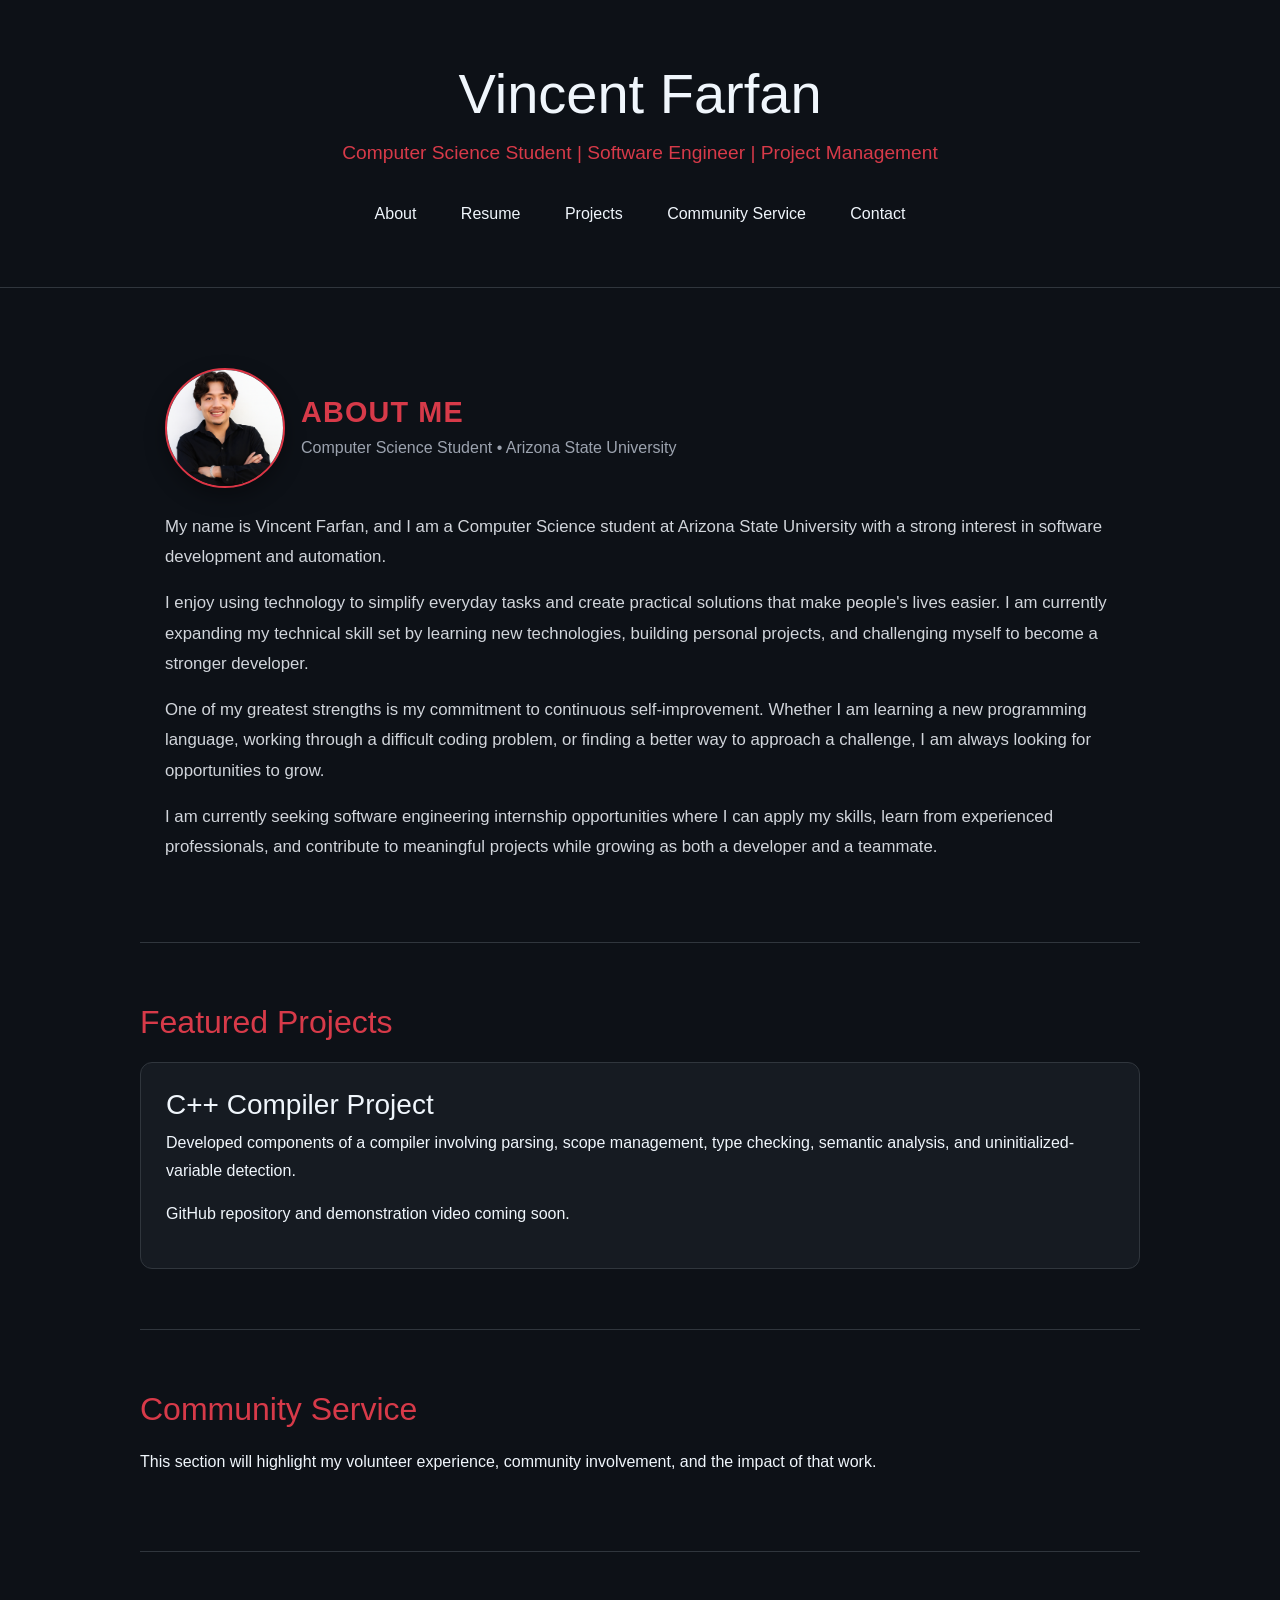
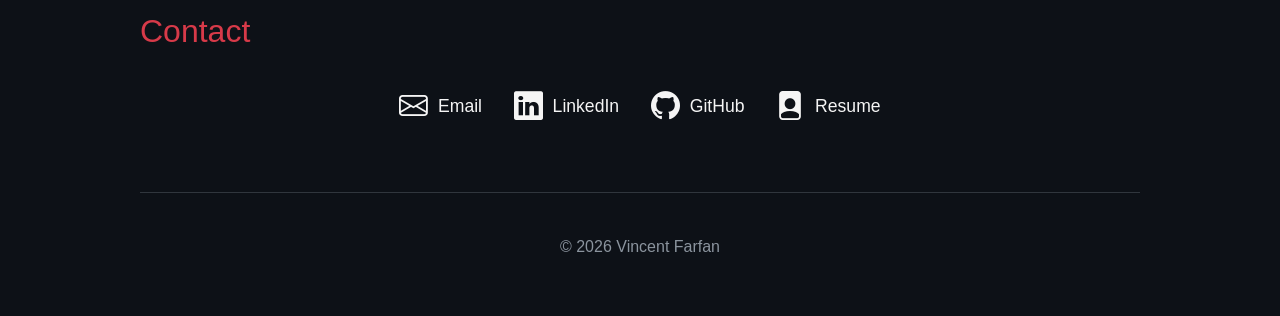
==== index.html @ ea1dc8d5 "Finished Resume and hyper link" ====
<!DOCTYPE html>
<html lang="en">
<head>
    <meta charset="UTF-8">
    <meta name="viewport" content="width=device-width, initial-scale=1.0">

    <title>Vincent Farfan | Portfolio</title>
    <link
    href="https://cdn.jsdelivr.net/npm/bootstrap@5.3.7/dist/css/bootstrap.min.css"
    rel="stylesheet"
    />

<link rel="stylesheet" href="style.css" />
    

    <link rel="stylesheet"
href="https://cdn.jsdelivr.net/npm/bootstrap-icons@1.13.1/font/bootstrap-icons.min.css">
</head>

<body>
    <header>
        <h1>Vincent Farfan</h1>
        <p>Computer Science Student | Software Engineer | Project Management</p>

        <nav>
            <a href="#about">About</a>
            <a href="#resume">Resume</a>
            <a href="#projects">Projects</a>
            <a href="#service">Community Service</a>
            <a href="#contact">Contact</a>
            
        </nav>
    </header>

    <main>
       <section id="about" class="about-section">
  <div class="container">
    <div class="about-content">
      <div class="d-flex align-items-center gap-3 mb-4">
        <img
          src="images/vincentpfp.PNG"
          alt="Portrait of Vincent Farfan"
          class="about-photo rounded-circle border border-danger border-2 flex-shrink-0"
        />

        <div>
          <h2 class="about-title mb-1">ABOUT ME</h2>

          <p class="about-subtitle mb-0">
            Computer Science Student • Arizona State University
          </p>
        </div>
      </div>

      <div class="about-text">
        <p>
          My name is Vincent Farfan, and I am a Computer Science student at
          Arizona State University with a strong interest in software
          development and automation.
        </p>

        <p>
          I enjoy using technology to simplify everyday tasks and create
          practical solutions that make people's lives easier. I am currently
          expanding my technical skill set by learning new technologies,
          building personal projects, and challenging myself to become a
          stronger developer.
        </p>

        <p>
          One of my greatest strengths is my commitment to continuous
          self-improvement. Whether I am learning a new programming language,
          working through a difficult coding problem, or finding a better way
          to approach a challenge, I am always looking for opportunities to
          grow.
        </p>

        <p class="mb-0">
          I am currently seeking software engineering internship opportunities
          where I can apply my skills, learn from experienced professionals,
          and contribute to meaningful projects while growing as both a
          developer and a teammate.
        </p>
      </div>
    </div>
  </div>
</section>


        <section id="projects">
            <h2>Featured Projects</h2>

            <article>
                <h3>C++ Compiler Project</h3>

                <p>
                    Developed components of a compiler involving parsing,
                    scope management, type checking, semantic analysis, and
                    uninitialized-variable detection.
                </p>

                <p>
                    GitHub repository and demonstration video coming soon.
                </p>
            </article>
        </section>

        <section id="service">
            <h2>Community Service</h2>

            <p>
                This section will highlight my volunteer experience,
                community involvement, and the impact of that work.
            </p>
        </section>

        <section id="contact">
    <h2>Contact</h2>

    <div class="contact-links">

        <a href="mailto:vincentxf.business@gmail.com?subject=Portfolio%20Inquiry">
           <i class="bi bi-envelope"></i>
           Email
        </a>

        <a href="https://www.linkedin.com/in/vincent-farfan-723b922ba" target="_blank" rel="noopener noreferrer">
            <i class="bi bi-linkedin"></i>
            LinkedIn
        </a>

        <a href="https://github.com/VXF-Vinnie" target="_blank" rel="noopener noreferrer">
            <i class="bi bi-github"></i>
            GitHub
        </a>

        <a href="assets/Vincent_Farfan_Resume.pdf" target="_blank">
            <i class="bi bi-file-person-fill"></i>
            Resume
        </a>

    </div>
</section>

    </main>

    <footer>
        <p>&copy; 2026 Vincent Farfan</p>
    </footer>
</body>
</html>
---- style.css ----
/* ---------- General ---------- */

*{
    margin:0;
    padding:0;
    box-sizing:border-box;
}

body{

    background:#0D1117;
    color:#F0F6FC;

    font-family:Arial, Helvetica, sans-serif;

    line-height:1.7;
}


/* ---------- Header ---------- */

header{

    text-align:center;

    padding:60px 20px;

    border-bottom:1px solid #30363D;

}

header h1{

    font-size:3.5rem;

    color:#F0F6FC;

}

header p{

    color:#D73A49;

    font-size:1.2rem;

    margin-top:10px;

}
/* ---------- ABOUT ME ---------- */
.about-section {
  padding: 4rem 0;
}

.about-content {
  max-width: 950px;
  margin: 0 auto;
}

.about-photo {
    width: 110px;
    height: 110px;
    object-fit: cover;
    object-position: center 15%;
    border-radius: 50%;
    border: 3px solid #d73a49;
    box-shadow: 0 8px 20px rgba(0,0,0,.35);
}

.about-title {
  color: #d73a49;
  font-size: 1.6rem;
  font-weight: 700;
  letter-spacing: 0.04em;
}

.about-subtitle {
  color: #9ca3af;
  font-size: 0.9rem;
}

.about-text {
  color: #d1d5db;
  font-size: 1rem;
  line-height: 1.8;
}

.about-text p {
  margin-bottom: 1rem;
}

@media (min-width: 576px) {
  .about-photo {
    width: 110px;
    height: 110px;
  }

  .about-title {
    font-size: 1.8rem;
  }

  .about-subtitle {
    font-size: 1rem;
  }
}

@media (min-width: 992px) {
  .about-photo {
    width: 120px;
    height: 120px;
  }

  .about-section {
    padding: 5rem 0;
  }

  .about-text {
    font-size: 1.05rem;
  }
}


/* ---------- Navigation ---------- */

nav{

    margin-top:30px;

}

nav a{

    color:#F0F6FC;

    text-decoration:none;

    margin:0 20px;

    transition:.3s;

}

nav a:hover{

    color:#D73A49;

}


/* ---------- Main ---------- */

main{

    width:90%;

    max-width:1000px;

    margin:auto;

}


/* ---------- Sections ---------- */

section{

    padding:60px 0;

    border-bottom:1px solid #30363D;

}

section h2{

    color:#D73A49;

    margin-bottom:20px;

    font-size:2rem;

}
/* ---------- Contact ---------- */
.contact-section {
  padding: 5rem 0;
  border-top: 1px solid rgba(255, 255, 255, 0.1);
}

.contact-content {
  max-width: 900px;
  margin: 0 auto;
  text-align: center;
}

.contact-title {
  color: #d73a49;
  font-size: 1.8rem;
  font-weight: 700;
  letter-spacing: 0.04em;
  margin-bottom: 1rem;
}

.contact-intro {
  max-width: 650px;
  margin: 0 auto 2rem;
  color: #d1d5db;
  font-size: 1rem;
  line-height: 1.7;
}

.contact-links {
    display: flex;
    justify-content: center;
    gap: 2rem;
    flex-wrap: wrap;
    margin-top: 2rem;
}

.contact-links a {
    display: flex;
    align-items: center;
    gap: 0.6rem;

    text-decoration: none;
    color: #f5f5f5;

    font-size: 1.1rem;
    font-weight: 500;

    transition: color 0.3s ease,
                transform 0.3s ease;
}

.contact-links a:hover {
    color: #D73A49;
    transform: translateY(-3px);
}

.contact-links i {
    font-size: 1.8rem;
}


.contact-link {
  min-width: 125px;
  padding: 0.75rem 1.25rem;
  color: #f3f4f6;
  background-color: transparent;
  border: 1px solid rgba(255, 255, 255, 0.25);
  border-radius: 8px;
  font-weight: 600;
  text-align: center;
  text-decoration: none;
  transition:
    color 0.2s ease,
    border-color 0.2s ease,
    background-color 0.2s ease,
    transform 0.2s ease;
}

.contact-link:hover {
  color: #ffffff;
  background-color: #d73a49;
  border-color: #d73a49;
  transform: translateY(-2px);
}

@media (max-width: 575px) {
  .contact-section {
    padding: 4rem 0;
  }

  .contact-links {
    flex-direction: column;
  }

  .contact-link {
    width: 100%;
  }
}



/* ---------- Project Card ---------- */

article{

    background:#161B22;

    border:1px solid #30363D;

    border-radius:12px;

    padding:25px;

    margin-top:20px;

    transition:.3s;

}

article:hover{

    transform:translateY(-5px);

    border-color:#D73A49;

}


/* ---------- Footer ---------- */

footer{

    text-align:center;

    padding:40px;

    color:#8B949E;

}
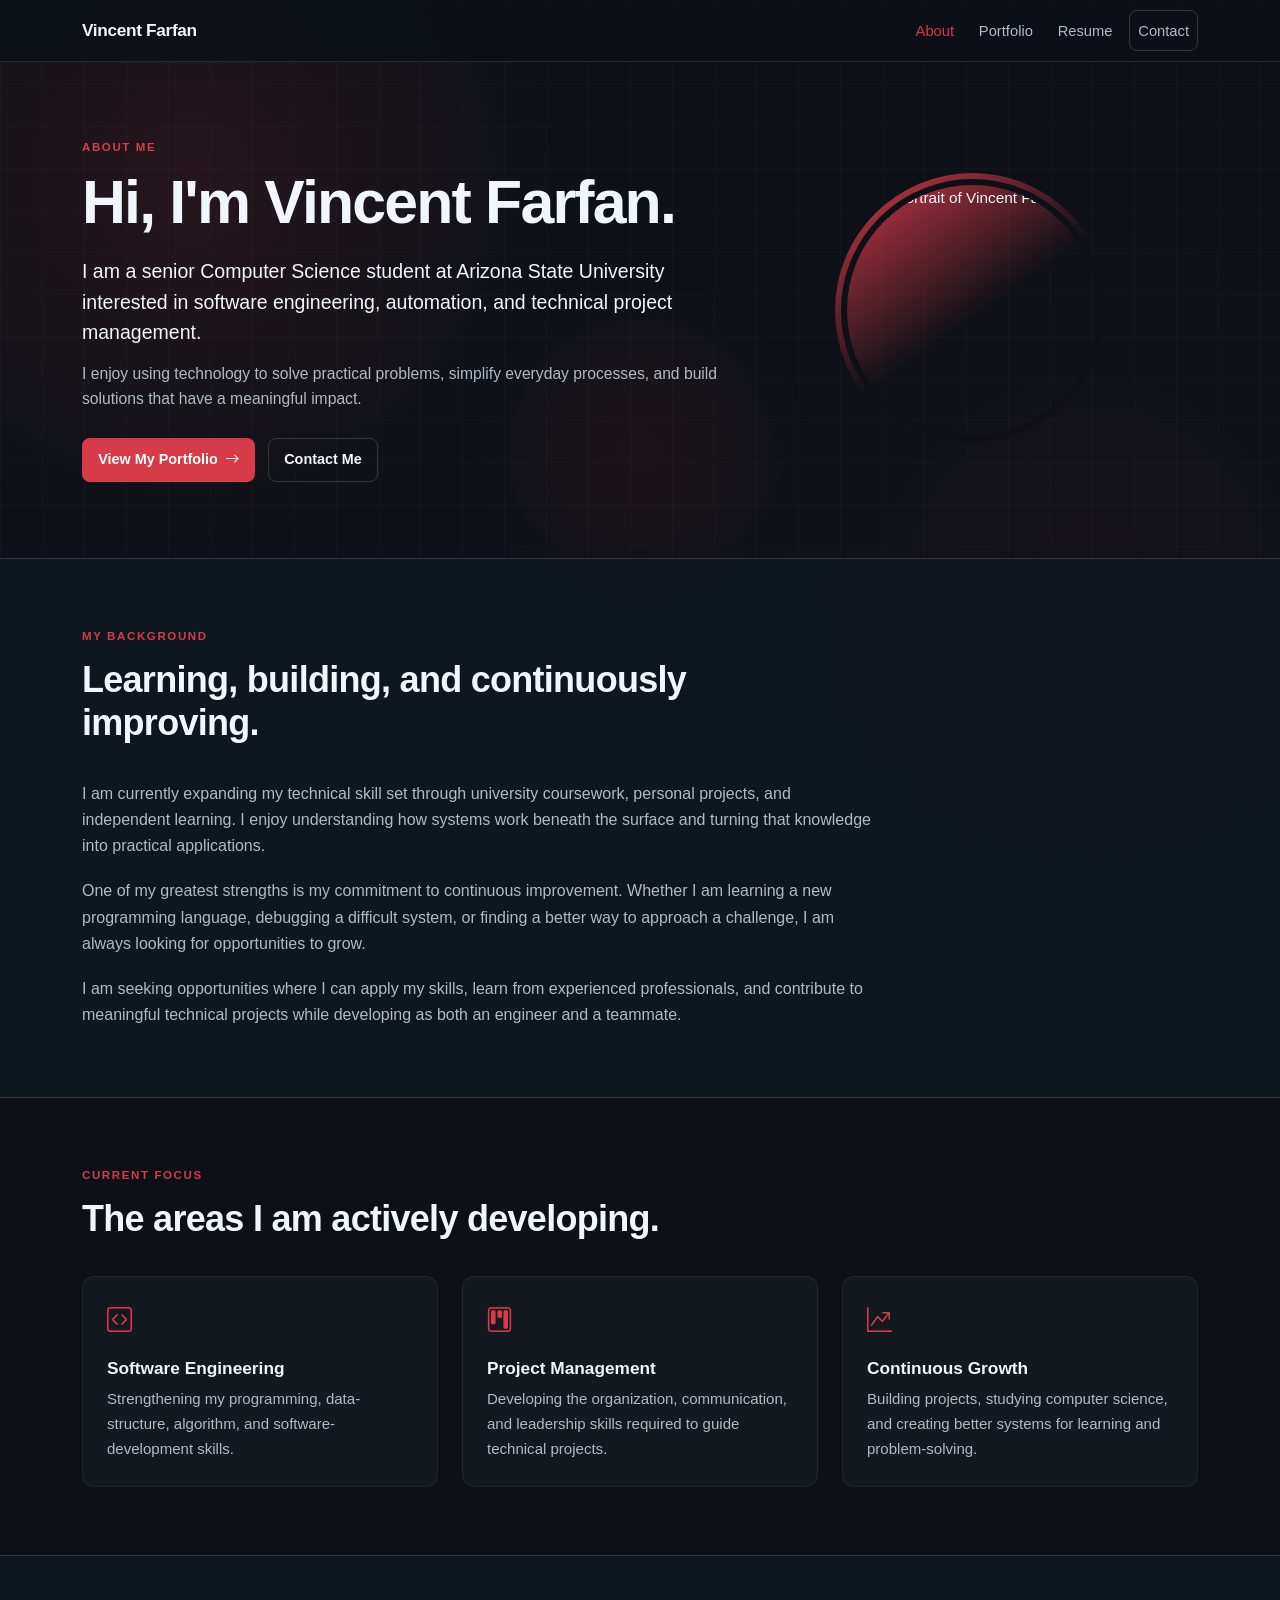
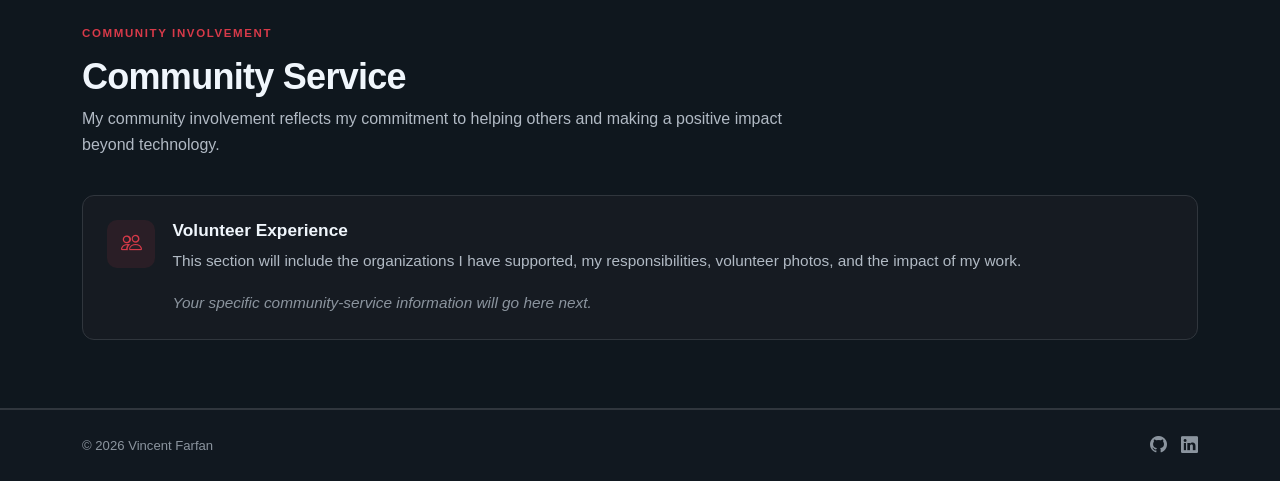
==== commit 627cd4a5: "Updated Styling" ====
--- a/index.html
+++ b/index.html
@@ -1,151 +1,355 @@
 <!DOCTYPE html>
 <html lang="en">
 <head>
-    <meta charset="UTF-8">
-    <meta name="viewport" content="width=device-width, initial-scale=1.0">
-
-    <title>Vincent Farfan | Portfolio</title>
+    <meta charset="UTF-8" />
+    <meta name="viewport" content="width=device-width, initial-scale=1.0" />
+
+    <meta
+        name="description"
+        content="Learn about Vincent Farfan, a Computer Science student at Arizona State University interested in software engineering and technical project management."
+    />
+
+    <title>About | Vincent Farfan</title>
+
+    <!-- Bootstrap -->
     <link
-    href="https://cdn.jsdelivr.net/npm/bootstrap@5.3.7/dist/css/bootstrap.min.css"
-    rel="stylesheet"
+        href="https://cdn.jsdelivr.net/npm/bootstrap@5.3.7/dist/css/bootstrap.min.css"
+        rel="stylesheet"
     />
 
-<link rel="stylesheet" href="style.css" />
-    
-
-    <link rel="stylesheet"
-href="https://cdn.jsdelivr.net/npm/bootstrap-icons@1.13.1/font/bootstrap-icons.min.css">
+    <!-- Bootstrap Icons -->
+    <link
+        href="https://cdn.jsdelivr.net/npm/bootstrap-icons@1.13.1/font/bootstrap-icons.min.css"
+        rel="stylesheet"
+    />
+
+    <!-- Custom CSS -->
+    <link rel="stylesheet" href="style.css" />
 </head>
 
 <body>
-    <header>
-        <h1>Vincent Farfan</h1>
-        <p>Computer Science Student | Software Engineer | Project Management</p>
-
-        <nav>
-            <a href="#about">About</a>
-            <a href="#resume">Resume</a>
-            <a href="#projects">Projects</a>
-            <a href="#service">Community Service</a>
-            <a href="#contact">Contact</a>
-            
-        </nav>
-    </header>
+
+    <!-- Navigation -->
+    <nav class="navbar navbar-expand-lg navbar-dark site-navbar">
+        <div class="container">
+
+            <a class="navbar-brand" href="index.html">
+                Vincent Farfan
+            </a>
+
+            <button
+                class="navbar-toggler"
+                type="button"
+                data-bs-toggle="collapse"
+                data-bs-target="#mainNavigation"
+                aria-controls="mainNavigation"
+                aria-expanded="false"
+                aria-label="Open navigation"
+            >
+                <span class="navbar-toggler-icon"></span>
+            </button>
+
+            <div
+                class="collapse navbar-collapse"
+                id="mainNavigation"
+            >
+                <ul class="navbar-nav ms-auto align-items-lg-center">
+
+                    <li class="nav-item">
+                        <a
+                            class="nav-link active"
+                            aria-current="page"
+                            href="index.html"
+                        >
+                            About
+                        </a>
+                    </li>
+
+                    <li class="nav-item">
+                        <a class="nav-link" href="portfolio.html">
+                            Portfolio
+                        </a>
+                    </li>
+
+                    <li class="nav-item">
+                        <a class="nav-link" href="resume.html">
+                            Resume
+                        </a>
+                    </li>
+
+                    <li class="nav-item">
+                        <a
+                            class="nav-link contact-nav-link"
+                            href="contact.html"
+                        >
+                            Contact
+                        </a>
+                    </li>
+
+                </ul>
+            </div>
+
+        </div>
+    </nav>
 
     <main>
-       <section id="about" class="about-section">
-  <div class="container">
-    <div class="about-content">
-      <div class="d-flex align-items-center gap-3 mb-4">
-        <img
-          src="images/vincentpfp.PNG"
-          alt="Portrait of Vincent Farfan"
-          class="about-photo rounded-circle border border-danger border-2 flex-shrink-0"
-        />
-
-        <div>
-          <h2 class="about-title mb-1">ABOUT ME</h2>
-
-          <p class="about-subtitle mb-0">
-            Computer Science Student • Arizona State University
-          </p>
+
+        <!-- About Hero -->
+        <section class="about-hero">
+            <div class="container">
+
+                <div class="row align-items-center gy-5">
+
+                    <div class="col-lg-7 order-2 order-lg-1">
+
+                        <p class="eyebrow">
+                            About Me
+                        </p>
+
+                        <h1>
+                            Hi, I'm Vincent Farfan.
+                        </h1>
+
+                        <p class="hero-lead">
+                            I am a senior Computer Science student at Arizona
+                            State University interested in software engineering,
+                            automation, and technical project management.
+                        </p>
+
+                        <p class="hero-description">
+                            I enjoy using technology to solve practical
+                            problems, simplify everyday processes, and build
+                            solutions that have a meaningful impact.
+                        </p>
+
+                        <div class="button-group">
+
+                            <a
+                                href="portfolio.html"
+                                class="site-button primary-button"
+                            >
+                                View My Portfolio
+                                <i class="bi bi-arrow-right"></i>
+                            </a>
+
+                            <a
+                                href="contact.html"
+                                class="site-button secondary-button"
+                            >
+                                Contact Me
+                            </a>
+
+                        </div>
+
+                    </div>
+
+                    <div class="col-lg-5 order-1 order-lg-2 text-center">
+
+                        <div class="profile-photo-wrapper">
+                            <img
+                                src="images/vincentpfp.png"
+                                alt="Portrait of Vincent Farfan"
+                                class="profile-photo"
+                            />
+                        </div>
+
+                    </div>
+
+                </div>
+
+            </div>
+        </section>
+
+        <!-- Personal Background -->
+        <section class="page-section alternate-section">
+            <div class="container">
+
+                <div class="section-heading">
+                    <p class="eyebrow">My Background</p>
+
+                    <h2>
+                        Learning, building, and continuously improving.
+                    </h2>
+                </div>
+
+                <div class="about-copy">
+
+                    <p>
+                        I am currently expanding my technical skill set through
+                        university coursework, personal projects, and
+                        independent learning. I enjoy understanding how systems
+                        work beneath the surface and turning that knowledge into
+                        practical applications.
+                    </p>
+
+                    <p>
+                        One of my greatest strengths is my commitment to
+                        continuous improvement. Whether I am learning a new
+                        programming language, debugging a difficult system, or
+                        finding a better way to approach a challenge, I am
+                        always looking for opportunities to grow.
+                    </p>
+
+                    <p>
+                        I am seeking opportunities where I can apply my skills,
+                        learn from experienced professionals, and contribute to
+                        meaningful technical projects while developing as both
+                        an engineer and a teammate.
+                    </p>
+
+                </div>
+
+            </div>
+        </section>
+
+        <!-- Current Focus -->
+        <section class="page-section">
+            <div class="container">
+
+                <div class="section-heading">
+                    <p class="eyebrow">Current Focus</p>
+
+                    <h2>
+                        The areas I am actively developing.
+                    </h2>
+                </div>
+
+                <div class="row g-4">
+
+                    <div class="col-md-4">
+                        <article class="information-card">
+
+                            <i class="bi bi-code-square card-icon"></i>
+
+                            <h3>Software Engineering</h3>
+
+                            <p>
+                                Strengthening my programming, data-structure,
+                                algorithm, and software-development skills.
+                            </p>
+
+                        </article>
+                    </div>
+
+                    <div class="col-md-4">
+                        <article class="information-card">
+
+                            <i class="bi bi-kanban card-icon"></i>
+
+                            <h3>Project Management</h3>
+
+                            <p>
+                                Developing the organization, communication, and
+                                leadership skills required to guide technical
+                                projects.
+                            </p>
+
+                        </article>
+                    </div>
+
+                    <div class="col-md-4">
+                        <article class="information-card">
+
+                            <i class="bi bi-graph-up-arrow card-icon"></i>
+
+                            <h3>Continuous Growth</h3>
+
+                            <p>
+                                Building projects, studying computer science,
+                                and creating better systems for learning and
+                                problem-solving.
+                            </p>
+
+                        </article>
+                    </div>
+
+                </div>
+
+            </div>
+        </section>
+
+        <!-- Community Service -->
+        <section class="page-section alternate-section">
+            <div class="container">
+
+                <div class="section-heading">
+                    <p class="eyebrow">Community Involvement</p>
+
+                    <h2>Community Service</h2>
+
+                    <p>
+                        My community involvement reflects my commitment to
+                        helping others and making a positive impact beyond
+                        technology.
+                    </p>
+                </div>
+
+                <article class="community-card">
+
+                    <div class="community-icon">
+                        <i class="bi bi-people"></i>
+                    </div>
+
+                    <div>
+                        <h3>Volunteer Experience</h3>
+
+                        <p>
+                            This section will include the organizations I have
+                            supported, my responsibilities, volunteer photos,
+                            and the impact of my work.
+                        </p>
+
+                        <p class="placeholder-note">
+                            Your specific community-service information will go
+                            here next.
+                        </p>
+                    </div>
+
+                </article>
+
+            </div>
+        </section>
+
+    </main>
+
+    <!-- Footer -->
+    <footer class="site-footer">
+        <div class="container footer-content">
+
+            <p>
+                &copy; <span class="current-year"></span> Vincent Farfan
+            </p>
+
+            <div class="footer-socials">
+
+                <a
+                    href="https://github.com/VXF-Vinnie"
+                    target="_blank"
+                    rel="noopener noreferrer"
+                    aria-label="Vincent Farfan on GitHub"
+                >
+                    <i class="bi bi-github"></i>
+                </a>
+
+                <a
+                    href="https://www.linkedin.com/in/vincent-farfan-723b922ba"
+                    target="_blank"
+                    rel="noopener noreferrer"
+                    aria-label="Vincent Farfan on LinkedIn"
+                >
+                    <i class="bi bi-linkedin"></i>
+                </a>
+
+            </div>
+
         </div>
-      </div>
-
-      <div class="about-text">
-        <p>
-          My name is Vincent Farfan, and I am a Computer Science student at
-          Arizona State University with a strong interest in software
-          development and automation.
-        </p>
-
-        <p>
-          I enjoy using technology to simplify everyday tasks and create
-          practical solutions that make people's lives easier. I am currently
-          expanding my technical skill set by learning new technologies,
-          building personal projects, and challenging myself to become a
-          stronger developer.
-        </p>
-
-        <p>
-          One of my greatest strengths is my commitment to continuous
-          self-improvement. Whether I am learning a new programming language,
-          working through a difficult coding problem, or finding a better way
-          to approach a challenge, I am always looking for opportunities to
-          grow.
-        </p>
-
-        <p class="mb-0">
-          I am currently seeking software engineering internship opportunities
-          where I can apply my skills, learn from experienced professionals,
-          and contribute to meaningful projects while growing as both a
-          developer and a teammate.
-        </p>
-      </div>
-    </div>
-  </div>
-</section>
-
-
-        <section id="projects">
-            <h2>Featured Projects</h2>
-
-            <article>
-                <h3>C++ Compiler Project</h3>
-
-                <p>
-                    Developed components of a compiler involving parsing,
-                    scope management, type checking, semantic analysis, and
-                    uninitialized-variable detection.
-                </p>
-
-                <p>
-                    GitHub repository and demonstration video coming soon.
-                </p>
-            </article>
-        </section>
-
-        <section id="service">
-            <h2>Community Service</h2>
-
-            <p>
-                This section will highlight my volunteer experience,
-                community involvement, and the impact of that work.
-            </p>
-        </section>
-
-        <section id="contact">
-    <h2>Contact</h2>
-
-    <div class="contact-links">
-
-        <a href="mailto:vincentxf.business@gmail.com?subject=Portfolio%20Inquiry">
-           <i class="bi bi-envelope"></i>
-           Email
-        </a>
-
-        <a href="https://www.linkedin.com/in/vincent-farfan-723b922ba" target="_blank" rel="noopener noreferrer">
-            <i class="bi bi-linkedin"></i>
-            LinkedIn
-        </a>
-
-        <a href="https://github.com/VXF-Vinnie" target="_blank" rel="noopener noreferrer">
-            <i class="bi bi-github"></i>
-            GitHub
-        </a>
-
-        <a href="assets/Vincent_Farfan_Resume.pdf" target="_blank">
-            <i class="bi bi-file-person-fill"></i>
-            Resume
-        </a>
-
-    </div>
-</section>
-
-    </main>
-
-    <footer>
-        <p>&copy; 2026 Vincent Farfan</p>
     </footer>
+
+    <!-- Bootstrap JavaScript -->
+    <script src="https://cdn.jsdelivr.net/npm/bootstrap@5.3.7/dist/js/bootstrap.bundle.min.js"></script>
+
+    <!-- Custom JavaScript -->
+    <script src="script.js"></script>
+
 </body>
-</html>
+</html>
--- a/style.css
+++ b/style.css
@@ -1,319 +1,1051 @@
-/* ---------- General ---------- */
-
-*{
-    margin:0;
-    padding:0;
-    box-sizing:border-box;
-}
-
-body{
-
-    background:#0D1117;
-    color:#F0F6FC;
-
-    font-family:Arial, Helvetica, sans-serif;
-
-    line-height:1.7;
-}
-
-
-/* ---------- Header ---------- */
-
-header{
-
-    text-align:center;
-
-    padding:60px 20px;
-
-    border-bottom:1px solid #30363D;
-
-}
-
-header h1{
-
-    font-size:3.5rem;
-
-    color:#F0F6FC;
-
-}
-
-header p{
-
-    color:#D73A49;
-
-    font-size:1.2rem;
-
-    margin-top:10px;
-
-}
-/* ---------- ABOUT ME ---------- */
-.about-section {
-  padding: 4rem 0;
-}
-
-.about-content {
-  max-width: 950px;
-  margin: 0 auto;
-}
-
-.about-photo {
-    width: 110px;
-    height: 110px;
-    object-fit: cover;
-    object-position: center 15%;
-    border-radius: 50%;
-    border: 3px solid #d73a49;
-    box-shadow: 0 8px 20px rgba(0,0,0,.35);
-}
-
-.about-title {
-  color: #d73a49;
-  font-size: 1.6rem;
-  font-weight: 700;
-  letter-spacing: 0.04em;
-}
-
-.about-subtitle {
-  color: #9ca3af;
-  font-size: 0.9rem;
-}
-
-.about-text {
-  color: #d1d5db;
-  font-size: 1rem;
-  line-height: 1.8;
-}
-
-.about-text p {
-  margin-bottom: 1rem;
-}
-
-@media (min-width: 576px) {
-  .about-photo {
-    width: 110px;
-    height: 110px;
-  }
-
-  .about-title {
-    font-size: 1.8rem;
-  }
-
-  .about-subtitle {
+/* ========================================
+   Global Variables
+======================================== */
+
+:root {
+    --background: #0d1117;
+    --background-secondary: #111820;
+    --card-background: #161b22;
+    --card-hover: #1c222b;
+    --border-color: #30363d;
+
+    --primary-text: #f0f6fc;
+    --secondary-text: #b1bac4;
+    --muted-text: #8b949e;
+
+    --accent: #d73a49;
+    --accent-hover: #ed4c5c;
+    --accent-soft: rgba(215, 58, 73, 0.1);
+
+    --border-radius: 12px;
+    --transition: 0.25s ease;
+}
+
+
+/* ========================================
+   Base Styles
+======================================== */
+
+* {
+    box-sizing: border-box;
+}
+
+html {
+    scroll-behavior: smooth;
+}
+
+body {
+    min-height: 100vh;
+    margin: 0;
+
+    display: flex;
+    flex-direction: column;
+
+    color: var(--primary-text);
+
+    font-family:
+        Inter,
+        -apple-system,
+        BlinkMacSystemFont,
+        "Segoe UI",
+        sans-serif;
+
+    font-size: 0.96rem;
+    line-height: 1.65;
+
+    background-color: var(--background);
+
+    background-image:
+        radial-gradient(
+            circle at 15% 20%,
+            rgba(215, 58, 73, 0.12),
+            transparent 28%
+        ),
+        radial-gradient(
+            circle at 85% 65%,
+            rgba(120, 30, 45, 0.08),
+            transparent 30%
+        ),
+        linear-gradient(
+            rgba(255, 255, 255, 0.018) 1px,
+            transparent 1px
+        ),
+        linear-gradient(
+            90deg,
+            rgba(255, 255, 255, 0.018) 1px,
+            transparent 1px
+        );
+
+    background-size:
+        auto,
+        auto,
+        42px 42px,
+        42px 42px;
+
+    background-attachment: fixed;
+}
+
+main {
+    flex: 1;
+}
+
+img {
+    display: block;
+    max-width: 100%;
+}
+
+a {
+    color: inherit;
+}
+
+h1,
+h2,
+h3 {
+    margin-top: 0;
+    color: var(--primary-text);
+    font-weight: 700;
+}
+
+h1 {
+    max-width: 760px;
+    font-size: clamp(2.2rem, 5vw, 3.8rem);
+    line-height: 1.1;
+    letter-spacing: -0.03em;
+}
+
+h2 {
+    font-size: clamp(1.55rem, 3vw, 2.25rem);
+    line-height: 1.2;
+    letter-spacing: -0.02em;
+}
+
+h3 {
+    font-size: 1.08rem;
+}
+
+p {
+    color: var(--secondary-text);
+}
+
+
+/* ========================================
+   Navigation
+======================================== */
+
+.site-navbar {
+    position: sticky;
+    top: 0;
+    z-index: 1000;
+
+    padding: 0.65rem 0;
+
+    background-color: rgba(13, 17, 23, 0.92);
+    border-bottom: 1px solid rgba(48, 54, 61, 0.7);
+
+    backdrop-filter: blur(14px);
+    -webkit-backdrop-filter: blur(14px);
+}
+
+.navbar-brand {
+    color: var(--primary-text);
+    font-size: 1.08rem;
+    font-weight: 700;
+    letter-spacing: -0.02em;
+}
+
+.navbar-brand:hover,
+.navbar-brand:focus {
+    color: var(--accent);
+}
+
+.site-navbar .nav-link {
+    position: relative;
+
+    margin-left: 0.55rem;
+    padding: 0.45rem 0.65rem;
+
+    color: var(--secondary-text);
+    font-size: 0.92rem;
+    font-weight: 500;
+
+    transition:
+        color var(--transition),
+        background-color var(--transition),
+        border-color var(--transition);
+}
+
+.site-navbar .nav-link:hover,
+.site-navbar .nav-link:focus {
+    color: var(--primary-text);
+}
+
+.site-navbar .nav-link.active {
+    color: var(--accent);
+}
+
+.contact-nav-link {
+    border: 1px solid var(--border-color);
+    border-radius: 8px;
+}
+
+.contact-nav-link:hover,
+.contact-nav-link.active {
+    border-color: var(--accent);
+    background-color: var(--accent-soft);
+}
+
+.navbar-toggler {
+    border-color: var(--border-color);
+}
+
+.navbar-toggler:focus {
+    box-shadow: 0 0 0 0.18rem var(--accent-soft);
+}
+
+
+/* ========================================
+   Shared Layout
+======================================== */
+
+.eyebrow {
+    margin-bottom: 0.75rem;
+
+    color: var(--accent);
+    font-size: 0.72rem;
+    font-weight: 700;
+    letter-spacing: 0.14em;
+    text-transform: uppercase;
+}
+
+.page-section {
+    padding: 4.25rem 0;
+}
+
+.alternate-section {
+    background-color: rgba(17, 24, 32, 0.88);
+    border-top: 1px solid var(--border-color);
+    border-bottom: 1px solid var(--border-color);
+
+    backdrop-filter: blur(4px);
+    -webkit-backdrop-filter: blur(4px);
+}
+
+.section-heading {
+    max-width: 700px;
+    margin-bottom: 2.25rem;
+}
+
+.section-heading > p:last-child {
+    margin-bottom: 0;
     font-size: 1rem;
-  }
-}
-
-@media (min-width: 992px) {
-  .about-photo {
-    width: 120px;
-    height: 120px;
-  }
-
-  .about-section {
-    padding: 5rem 0;
-  }
-
-  .about-text {
-    font-size: 1.05rem;
-  }
-}
-
-
-/* ---------- Navigation ---------- */
-
-nav{
-
-    margin-top:30px;
-
-}
-
-nav a{
-
-    color:#F0F6FC;
-
-    text-decoration:none;
-
-    margin:0 20px;
-
-    transition:.3s;
-
-}
-
-nav a:hover{
-
-    color:#D73A49;
-
-}
-
-
-/* ---------- Main ---------- */
-
-main{
-
-    width:90%;
-
-    max-width:1000px;
-
-    margin:auto;
-
-}
-
-
-/* ---------- Sections ---------- */
-
-section{
-
-    padding:60px 0;
-
-    border-bottom:1px solid #30363D;
-
-}
-
-section h2{
-
-    color:#D73A49;
-
-    margin-bottom:20px;
-
-    font-size:2rem;
-
-}
-/* ---------- Contact ---------- */
-.contact-section {
-  padding: 5rem 0;
-  border-top: 1px solid rgba(255, 255, 255, 0.1);
-}
-
-.contact-content {
-  max-width: 900px;
-  margin: 0 auto;
-  text-align: center;
-}
-
-.contact-title {
-  color: #d73a49;
-  font-size: 1.8rem;
-  font-weight: 700;
-  letter-spacing: 0.04em;
-  margin-bottom: 1rem;
-}
-
-.contact-intro {
-  max-width: 650px;
-  margin: 0 auto 2rem;
-  color: #d1d5db;
-  font-size: 1rem;
-  line-height: 1.7;
-}
-
-.contact-links {
-    display: flex;
-    justify-content: center;
-    gap: 2rem;
-    flex-wrap: wrap;
-    margin-top: 2rem;
-}
-
-.contact-links a {
+}
+
+
+/* ========================================
+   About Landing Page
+======================================== */
+
+.about-hero {
+    min-height: auto;
+    padding: 4.75rem 0;
+
     display: flex;
     align-items: center;
-    gap: 0.6rem;
+}
+
+.hero-lead {
+    max-width: 700px;
+
+    margin-top: 1.25rem;
+    margin-bottom: 0.85rem;
+
+    color: var(--primary-text);
+    font-size: clamp(1.05rem, 1.6vw, 1.22rem);
+    line-height: 1.55;
+}
+
+.hero-description {
+    max-width: 650px;
+    margin-bottom: 0;
+
+    color: var(--secondary-text);
+    font-size: 0.98rem;
+}
+
+.profile-photo-wrapper {
+    width: min(275px, 70vw);
+    aspect-ratio: 1;
+    margin-inline: auto;
+
+    padding: 6px;
+
+    background:
+        linear-gradient(
+            145deg,
+            var(--accent),
+            transparent 52%
+        );
+
+    border-radius: 50%;
+}
+
+.profile-photo {
+    width: 100%;
+    height: 100%;
+
+    object-fit: cover;
+    object-position: center;
+
+    border: 6px solid var(--background);
+    border-radius: 50%;
+}
+
+.about-copy {
+    max-width: 800px;
+}
+
+.about-copy p {
+    margin-bottom: 1.15rem;
+    font-size: 1rem;
+}
+
+.about-copy p:last-child {
+    margin-bottom: 0;
+}
+
+
+/* ========================================
+   Buttons
+======================================== */
+
+.button-group {
+    display: flex;
+    flex-wrap: wrap;
+    gap: 0.8rem;
+
+    margin-top: 1.6rem;
+}
+
+.site-button {
+    min-height: 41px;
+    padding: 0.58rem 0.95rem;
+
+    display: inline-flex;
+    align-items: center;
+    justify-content: center;
+    gap: 0.45rem;
+
+    border: 1px solid transparent;
+    border-radius: 8px;
 
     text-decoration: none;
-    color: #f5f5f5;
-
-    font-size: 1.1rem;
-    font-weight: 500;
-
-    transition: color 0.3s ease,
-                transform 0.3s ease;
-}
-
-.contact-links a:hover {
-    color: #D73A49;
+    font-size: 0.9rem;
+    font-weight: 600;
+
+    transition:
+        transform var(--transition),
+        border-color var(--transition),
+        background-color var(--transition),
+        color var(--transition);
+}
+
+.site-button:hover {
+    transform: translateY(-2px);
+}
+
+.primary-button {
+    background-color: var(--accent);
+    color: #ffffff;
+}
+
+.primary-button:hover,
+.primary-button:focus {
+    background-color: var(--accent-hover);
+    color: #ffffff;
+}
+
+.secondary-button {
+    background-color: transparent;
+    border-color: var(--border-color);
+    color: var(--primary-text);
+}
+
+.secondary-button:hover,
+.secondary-button:focus {
+    background-color: var(--card-background);
+    border-color: var(--accent);
+    color: var(--primary-text);
+}
+
+
+/* ========================================
+   Information Cards
+======================================== */
+
+.information-card {
+    height: 100%;
+    padding: 1.5rem;
+
+    background: rgba(22, 27, 34, 0.82);
+    border: 1px solid rgba(255,255,255,.06);
+    border-radius: var(--border-radius);
+
+    backdrop-filter: blur(10px);
+    -webkit-backdrop-filter: blur(10px);
+
+    transition:
+        transform .25s ease,
+        border-color .25s ease,
+        box-shadow .25s ease;
+}
+
+.information-card:hover{
+    transform: translateY(-4px);
+    border-color: rgba(215,58,73,.45);
+
+    box-shadow:
+        0 12px 30px rgba(0,0,0,.35),
+        0 0 20px rgba(215,58,73,.08);
+}
+
+.card-icon {
+    display: inline-block;
+    margin-bottom: 1rem;
+
+    color: var(--accent);
+    font-size: 1.55rem;
+}
+
+.information-card h3 {
+    margin-bottom: 0.55rem;
+}
+
+.information-card p {
+    margin-bottom: 0;
+    font-size: 0.94rem;
+}
+
+
+/* ========================================
+   Community Service
+======================================== */
+
+.community-card {
+    padding: 1.5rem;
+
+    display: flex;
+    align-items: flex-start;
+    gap: 1.1rem;
+
+    background-color: var(--card-background);
+    border: 1px solid var(--border-color);
+    border-radius: var(--border-radius);
+}
+
+.community-icon {
+    width: 48px;
+    height: 48px;
+    flex-shrink: 0;
+
+    display: grid;
+    place-items: center;
+
+    background-color: var(--accent-soft);
+    border-radius: 10px;
+
+    color: var(--accent);
+    font-size: 1.3rem;
+}
+
+.community-card h3 {
+    margin-bottom: 0.5rem;
+}
+
+.community-card p:last-child {
+    margin-bottom: 0;
+}
+
+.placeholder-note {
+    color: var(--muted-text);
+    font-style: italic;
+}
+
+
+/* ========================================
+   Interior Page Hero
+======================================== */
+
+.page-hero {
+    padding: 4.25rem 0 3.25rem;
+
+    background:
+        radial-gradient(
+            circle at 80% 20%,
+            rgba(215, 58, 73, 0.07),
+            transparent 32%
+        );
+
+    border-bottom: 1px solid var(--border-color);
+}
+
+.page-hero h1 {
+    max-width: 820px;
+}
+
+.page-hero > .container > p:last-of-type {
+    max-width: 680px;
+
+    margin-top: 1.1rem;
+    margin-bottom: 0;
+
+    font-size: 1rem;
+}
+
+
+/* ========================================
+   Portfolio
+======================================== */
+
+.portfolio-grid {
+    display: grid;
+    grid-template-columns: repeat(2, minmax(0, 1fr));
+    gap: 1.4rem;
+}
+
+.project-card {
+    min-height: 100%;
+    padding: 1.75rem;
+
+    display: flex;
+    flex-direction: column;
+
+    background: rgba(22,27,34,.82);
+    border: 1px solid rgba(255,255,255,.06);
+    border-radius: var(--border-radius);
+
+    backdrop-filter: blur(10px);
+    -webkit-backdrop-filter: blur(10px);
+
+    transition:
+        transform .25s ease,
+        border-color .25s ease,
+        box-shadow .25s ease;
+}
+
+.project-card:hover{
+
+    transform: translateY(-4px);
+
+    border-color: rgba(215,58,73,.45);
+
+    box-shadow:
+        0 12px 30px rgba(0,0,0,.35),
+        0 0 20px rgba(215,58,73,.08);
+}
+
+.project-card-header {
+    margin-bottom: 1.1rem;
+
+    display: flex;
+    align-items: center;
+    justify-content: space-between;
+}
+
+.project-number {
+    color: var(--muted-text);
+    font-family: monospace;
+    font-size: 0.82rem;
+}
+
+.project-icon {
+    color: var(--accent);
+    font-size: 1.55rem;
+}
+
+.project-card h2 {
+    font-size: 1.45rem;
+}
+
+.project-card p {
+    font-size: 0.94rem;
+}
+
+.project-tech {
+    color: var(--accent);
+    font-size: 0.82rem;
+    font-weight: 600;
+}
+
+.tag-list {
+    margin-top: auto;
+    padding-top: 1.15rem;
+
+    display: flex;
+    flex-wrap: wrap;
+    gap: 0.5rem;
+}
+
+.tag-list span {
+    padding: 0.28rem 0.58rem;
+
+    background-color: var(--accent-soft);
+    border: 1px solid rgba(215, 58, 73, 0.22);
+    border-radius: 999px;
+
+    color: var(--secondary-text);
+    font-size: 0.74rem;
+}
+
+.project-links {
+    margin-top: 1.35rem;
+
+    display: flex;
+    flex-wrap: wrap;
+    gap: 0.7rem;
+}
+
+
+/* ========================================
+   Resume
+======================================== */
+
+.resume-grid {
+    margin-bottom: 1.5rem;
+
+    display: grid;
+    grid-template-columns: repeat(2, minmax(0, 1fr));
+    gap: 1.4rem;
+}
+
+.resume-card {
+
+    padding: 1.5rem;
+
+    background: rgba(22,27,34,.82);
+
+    border: 1px solid rgba(255,255,255,.06);
+
+    border-radius: var(--border-radius);
+
+    backdrop-filter: blur(10px);
+    -webkit-backdrop-filter: blur(10px);
+
+    transition:
+        transform .25s ease,
+        border-color .25s ease,
+        box-shadow .25s ease;
+}
+
+.resume-card:hover{
+
+    transform: translateY(-4px);
+
+    border-color: rgba(215,58,73,.45);
+
+    box-shadow:
+        0 12px 30px rgba(0,0,0,.35),
+        0 0 20px rgba(215,58,73,.08);
+}
+
+.full-width-card {
+    width: 100%;
+}
+
+.resume-heading {
+    margin-bottom: 1.15rem;
+
+    display: flex;
+    align-items: center;
+    gap: 0.7rem;
+}
+
+.resume-heading i {
+    color: var(--accent);
+    font-size: 1.3rem;
+}
+
+.resume-heading h2 {
+    margin-bottom: 0;
+    font-size: 1.4rem;
+}
+
+.resume-card h3 {
+    margin-bottom: 0.4rem;
+}
+
+.resume-card p,
+.resume-card li {
+    font-size: 0.94rem;
+}
+
+.resume-card ul {
+    margin-bottom: 0;
+    padding-left: 1.15rem;
+
+    color: var(--secondary-text);
+}
+
+.skill-group {
+    margin-bottom: 1rem;
+}
+
+.skill-group:last-child {
+    margin-bottom: 0;
+}
+
+.skill-group h3 {
+    color: var(--accent);
+    font-size: 0.88rem;
+}
+
+.skill-group p {
+    margin-bottom: 0;
+}
+
+.resume-project {
+    padding: 1.15rem 0;
+    border-bottom: 1px solid var(--border-color);
+}
+
+.resume-project:first-of-type {
+    padding-top: 0;
+}
+
+.resume-project:last-child {
+    padding-bottom: 0;
+    border-bottom: 0;
+}
+
+.resume-project p:last-child {
+    margin-bottom: 0;
+}
+
+.resume-preview {
+    overflow: hidden;
+
+    background-color: var(--card-background);
+    border: 1px solid var(--border-color);
+    border-radius: var(--border-radius);
+}
+
+.resume-frame {
+    width: 100%;
+    height: 720px;
+
+    display: block;
+
+    border: 0;
+}
+
+
+/* ========================================
+   Contact
+======================================== */
+
+.contact-grid {
+    display: grid;
+    grid-template-columns: repeat(2, minmax(0, 1fr));
+    gap: 1.15rem;
+}
+
+.contact-card {
+    min-height: 112px;
+    padding: 1.25rem;
+
+    display: grid;
+    grid-template-columns: auto 1fr auto;
+    align-items: center;
+    gap: 1rem;
+
+    background-color: var(--card-background);
+    border: 1px solid var(--border-color);
+    border-radius: var(--border-radius);
+
+    color: var(--primary-text);
+    text-decoration: none;
+
+    transition:
+        transform var(--transition),
+        border-color var(--transition),
+        background-color var(--transition);
+}
+
+.contact-card:hover,
+.contact-card:focus {
     transform: translateY(-3px);
-}
-
-.contact-links i {
-    font-size: 1.8rem;
-}
-
-
-.contact-link {
-  min-width: 125px;
-  padding: 0.75rem 1.25rem;
-  color: #f3f4f6;
-  background-color: transparent;
-  border: 1px solid rgba(255, 255, 255, 0.25);
-  border-radius: 8px;
-  font-weight: 600;
-  text-align: center;
-  text-decoration: none;
-  transition:
-    color 0.2s ease,
-    border-color 0.2s ease,
-    background-color 0.2s ease,
-    transform 0.2s ease;
-}
-
-.contact-link:hover {
-  color: #ffffff;
-  background-color: #d73a49;
-  border-color: #d73a49;
-  transform: translateY(-2px);
+    background-color: var(--card-hover);
+    border-color: var(--accent);
+    color: var(--primary-text);
+}
+
+.contact-icon {
+    width: 44px;
+    height: 44px;
+
+    display: grid;
+    place-items: center;
+
+    background-color: var(--accent-soft);
+    border-radius: 10px;
+
+    color: var(--accent);
+    font-size: 1.2rem;
+}
+
+.contact-card h2 {
+    margin-bottom: 0.25rem;
+    font-size: 1.08rem;
+}
+
+.contact-card p {
+    margin-bottom: 0;
+
+    color: var(--muted-text);
+    font-size: 0.82rem;
+
+    overflow-wrap: anywhere;
+}
+
+.contact-arrow {
+    color: var(--muted-text);
+    font-size: 1rem;
+
+    transition:
+        color var(--transition),
+        transform var(--transition);
+}
+
+.contact-card:hover .contact-arrow {
+    color: var(--accent);
+    transform: translate(2px, -2px);
+}
+
+
+/* ========================================
+   Footer
+======================================== */
+
+.site-footer {
+    padding: 1.35rem 0;
+
+    background-color: var(--background-secondary);
+    border-top: 1px solid var(--border-color);
+}
+
+.footer-content {
+    display: flex;
+    align-items: center;
+    justify-content: space-between;
+    gap: 1rem;
+}
+
+.footer-content p {
+    margin-bottom: 0;
+
+    color: var(--muted-text);
+    font-size: 0.82rem;
+}
+
+.footer-socials {
+    display: flex;
+    align-items: center;
+    gap: 0.85rem;
+}
+
+.footer-socials a {
+    color: var(--muted-text);
+    font-size: 1.05rem;
+
+    transition:
+        color var(--transition),
+        transform var(--transition);
+}
+
+.footer-socials a:hover,
+.footer-socials a:focus {
+    color: var(--accent);
+    transform: translateY(-2px);
+}
+
+
+/* ========================================
+   Responsive Design
+======================================== */
+
+@media (max-width: 991px) {
+    .site-navbar .nav-link {
+        margin-left: 0;
+        margin-top: 0.3rem;
+    }
+
+    .contact-nav-link {
+        display: inline-block;
+    }
+
+    .about-hero {
+        padding: 4rem 0;
+    }
+
+    .portfolio-grid,
+    .resume-grid {
+        grid-template-columns: 1fr;
+    }
+}
+
+@media (max-width: 767px) {
+    .page-section {
+        padding: 3.6rem 0;
+    }
+
+    .page-hero {
+        padding: 3.75rem 0 3rem;
+    }
+
+    .profile-photo-wrapper {
+        width: min(240px, 68vw);
+    }
+
+    .community-card{
+
+    padding:1.5rem;
+
+    display:flex;
+    gap:1.25rem;
+
+    background:rgba(22,27,34,.82);
+
+    border:1px solid rgba(255,255,255,.06);
+
+    border-radius:var(--border-radius);
+
+    backdrop-filter:blur(10px);
+    -webkit-backdrop-filter:blur(10px);
+
+    transition:
+        transform .25s ease,
+        border-color .25s ease,
+        box-shadow .25s ease;
+}
+
+.community-card:hover{
+
+    transform:translateY(-4px);
+
+    border-color:rgba(215,58,73,.45);
+
+    box-shadow:
+        0 12px 30px rgba(0,0,0,.35),
+        0 0 20px rgba(215,58,73,.08);
+}
+
+    .contact-grid {
+        grid-template-columns: 1fr;
+    }
+
+    .contact-card{
+
+    min-height:110px;
+
+    padding:1.35rem;
+
+    display:grid;
+
+    grid-template-columns:auto 1fr auto;
+
+    gap:1rem;
+
+    align-items:center;
+
+    background:rgba(22,27,34,.82);
+
+    border:1px solid rgba(255,255,255,.06);
+
+    border-radius:var(--border-radius);
+
+    color:var(--primary-text);
+
+    text-decoration:none;
+
+    backdrop-filter:blur(10px);
+    -webkit-backdrop-filter:blur(10px);
+
+    transition:
+        transform .25s ease,
+        border-color .25s ease,
+        box-shadow .25s ease;
+}
+
+.contact-card:hover{
+
+    transform:translateY(-4px);
+
+    border-color:rgba(215,58,73,.45);
+
+    color:var(--primary-text);
+
+    box-shadow:
+        0 12px 30px rgba(0,0,0,.35),
+        0 0 20px rgba(215,58,73,.08);
+}
+
+    .resume-frame {
+        height: 560px;
+    }
 }
 
 @media (max-width: 575px) {
-  .contact-section {
-    padding: 4rem 0;
-  }
-
-  .contact-links {
-    flex-direction: column;
-  }
-
-  .contact-link {
-    width: 100%;
-  }
-}
-
-
-
-/* ---------- Project Card ---------- */
-
-article{
-
-    background:#161B22;
-
-    border:1px solid #30363D;
-
-    border-radius:12px;
-
-    padding:25px;
-
-    margin-top:20px;
-
-    transition:.3s;
-
-}
-
-article:hover{
-
-    transform:translateY(-5px);
-
-    border-color:#D73A49;
-
-}
-
-
-/* ---------- Footer ---------- */
-
-footer{
-
-    text-align:center;
-
-    padding:40px;
-
-    color:#8B949E;
-
-}
+    h1 {
+        font-size: 2.15rem;
+    }
+
+    h2 {
+        font-size: 1.55rem;
+    }
+
+    .button-group,
+    .project-links {
+        flex-direction: column;
+    }
+
+    .site-button {
+        width: 100%;
+    }
+
+    .project-card,
+    .resume-card,
+    .information-card,
+    .community-card {
+        padding: 1.25rem;
+    }
+
+    .contact-card {
+        grid-template-columns: auto 1fr;
+    }
+
+    .contact-arrow {
+        display: none;
+    }
+
+    .footer-content {
+        flex-direction: column;
+        text-align: center;
+    }
+
+    .resume-frame {
+        height: 480px;
+    }
+}
+body::before {
+    content: "";
+    position: fixed;
+    inset: 0;
+    z-index: -1;
+    pointer-events: none;
+
+    background:
+        radial-gradient(
+            420px circle at var(--mouse-x, 50%) var(--mouse-y, 50%),
+            rgba(215, 58, 73, 0.09),
+            transparent 42%
+        );
+}
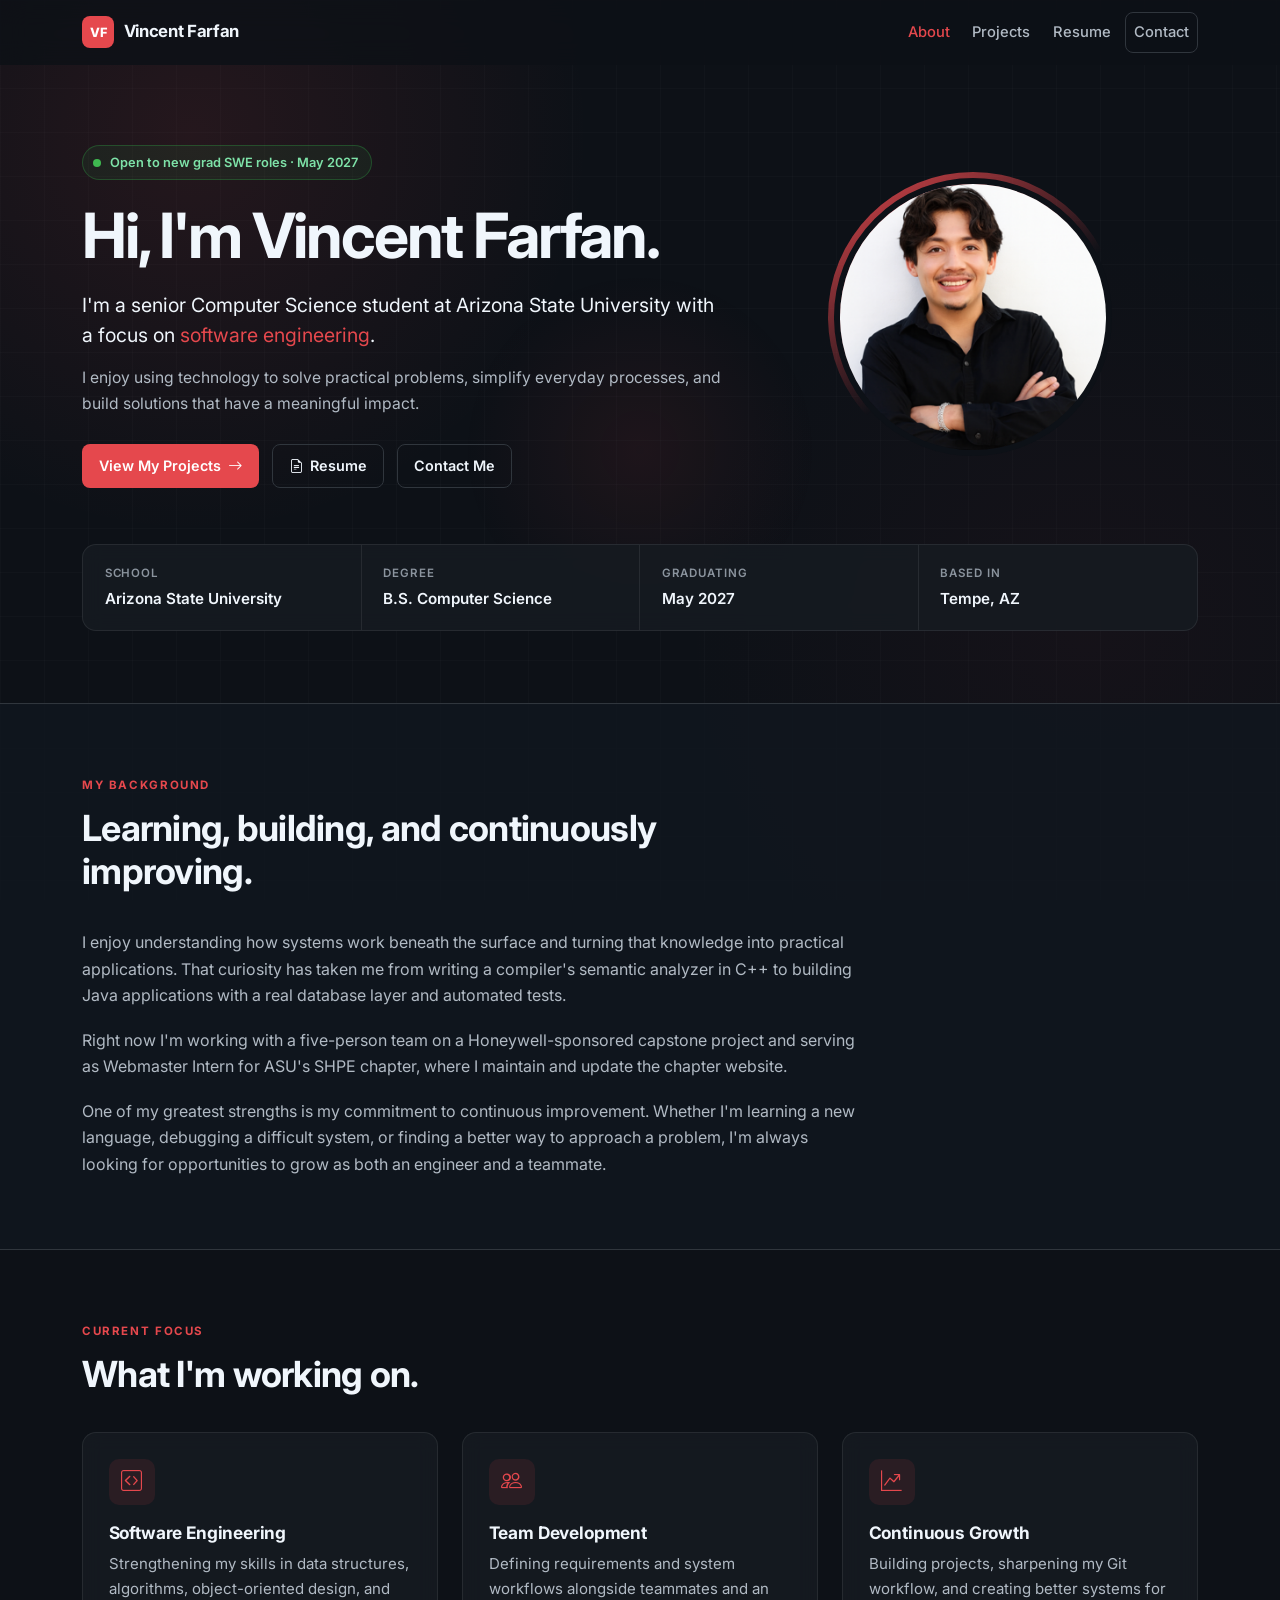
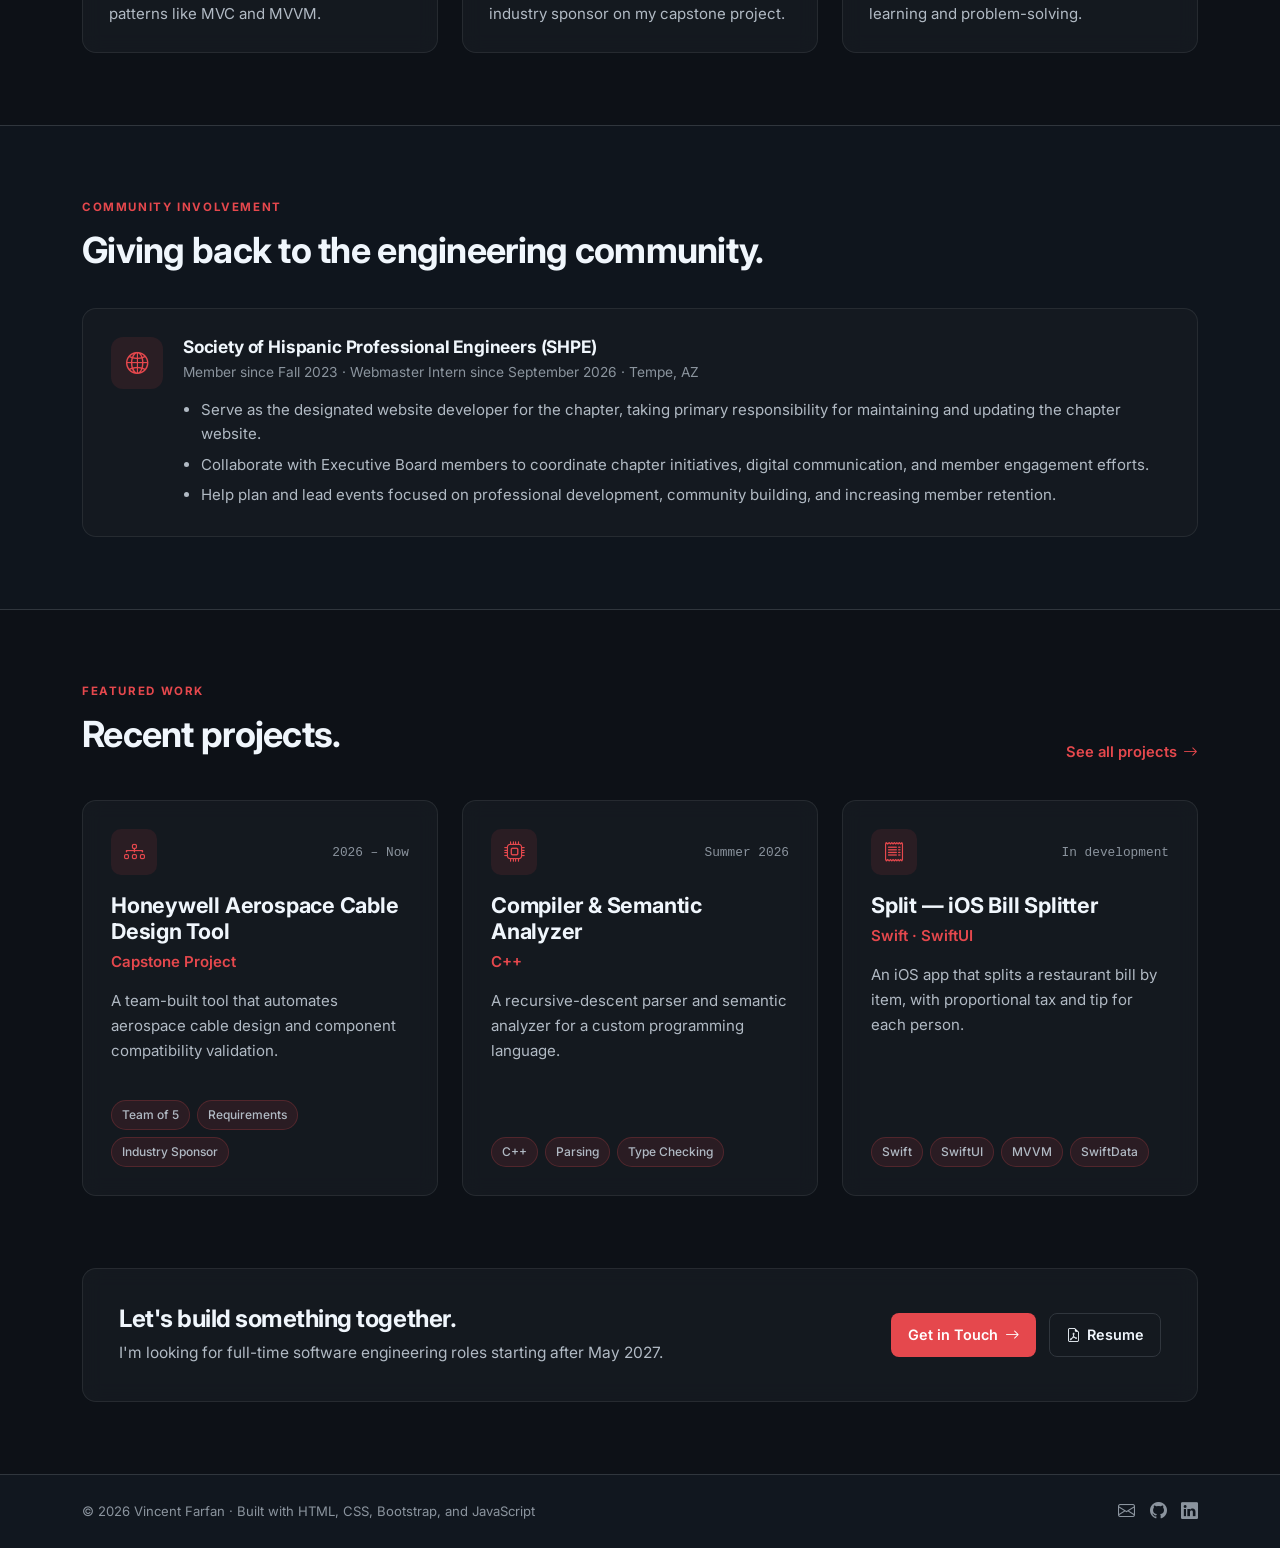
==== commit b6969888: "Redesign site, fix headshot path, add Split and SCRUBIT projects, update resume" ====
--- a/index.html
+++ b/index.html
@@ -3,25 +3,30 @@
 <head>
     <meta charset="UTF-8" />
     <meta name="viewport" content="width=device-width, initial-scale=1.0" />
-
-    <meta
-        name="description"
-        content="Learn about Vincent Farfan, a Computer Science student at Arizona State University interested in software engineering and technical project management."
-    />
-
-    <title>About | Vincent Farfan</title>
-
-    <!-- Bootstrap -->
-    <link
-        href="https://cdn.jsdelivr.net/npm/bootstrap@5.3.7/dist/css/bootstrap.min.css"
-        rel="stylesheet"
-    />
-
-    <!-- Bootstrap Icons -->
-    <link
-        href="https://cdn.jsdelivr.net/npm/bootstrap-icons@1.13.1/font/bootstrap-icons.min.css"
-        rel="stylesheet"
-    />
+    <meta name="description" content="Vincent Farfan is a Computer Science senior at Arizona State University focused on software engineering, graduating May 2027." />
+    <meta name="author" content="Vincent Farfan" />
+    <meta name="theme-color" content="#0d1117" />
+
+    <title>Vincent Farfan | Software Engineer</title>
+
+    <!-- Social link previews -->
+    <meta property="og:type" content="website" />
+    <meta property="og:title" content="Vincent Farfan | Software Engineer" />
+    <meta property="og:description" content="Vincent Farfan is a Computer Science senior at Arizona State University focused on software engineering, graduating May 2027." />
+    <meta property="og:url" content="https://vxf-vinnie.github.io/" />
+    <meta property="og:image" content="https://vxf-vinnie.github.io/images/vincentpfp.PNG" />
+    <link rel="canonical" href="https://vxf-vinnie.github.io/" />
+
+    <link rel="icon" href="favicon.svg" type="image/svg+xml" />
+
+    <!-- Fonts -->
+    <link rel="preconnect" href="https://fonts.googleapis.com" />
+    <link rel="preconnect" href="https://fonts.gstatic.com" crossorigin />
+    <link href="https://fonts.googleapis.com/css2?family=Inter:wght@400;500;600;700;800&display=swap" rel="stylesheet" />
+
+    <!-- Bootstrap + icons -->
+    <link href="https://cdn.jsdelivr.net/npm/bootstrap@5.3.7/dist/css/bootstrap.min.css" rel="stylesheet" />
+    <link href="https://cdn.jsdelivr.net/npm/bootstrap-icons@1.13.1/font/bootstrap-icons.min.css" rel="stylesheet" />
 
     <!-- Custom CSS -->
     <link rel="stylesheet" href="style.css" />
@@ -29,72 +34,45 @@
 
 <body>
 
+    <a class="skip-link" href="#main">Skip to content</a>
+
     <!-- Navigation -->
     <nav class="navbar navbar-expand-lg navbar-dark site-navbar">
         <div class="container">
 
             <a class="navbar-brand" href="index.html">
+                <span class="brand-mark" aria-hidden="true">VF</span>
                 Vincent Farfan
             </a>
 
-            <button
-                class="navbar-toggler"
-                type="button"
-                data-bs-toggle="collapse"
-                data-bs-target="#mainNavigation"
-                aria-controls="mainNavigation"
-                aria-expanded="false"
-                aria-label="Open navigation"
-            >
+            <button class="navbar-toggler" type="button" data-bs-toggle="collapse" data-bs-target="#mainNavigation"
+                aria-controls="mainNavigation" aria-expanded="false" aria-label="Open navigation">
                 <span class="navbar-toggler-icon"></span>
             </button>
 
-            <div
-                class="collapse navbar-collapse"
-                id="mainNavigation"
-            >
+            <div class="collapse navbar-collapse" id="mainNavigation">
                 <ul class="navbar-nav ms-auto align-items-lg-center">
-
                     <li class="nav-item">
-                        <a
-                            class="nav-link active"
-                            aria-current="page"
-                            href="index.html"
-                        >
-                            About
-                        </a>
+                        <a class="nav-link active" aria-current="page" href="index.html">About</a>
                     </li>
-
                     <li class="nav-item">
-                        <a class="nav-link" href="portfolio.html">
-                            Portfolio
-                        </a>
+                        <a class="nav-link" href="portfolio.html">Projects</a>
                     </li>
-
                     <li class="nav-item">
-                        <a class="nav-link" href="resume.html">
-                            Resume
-                        </a>
+                        <a class="nav-link" href="resume.html">Resume</a>
                     </li>
-
                     <li class="nav-item">
-                        <a
-                            class="nav-link contact-nav-link"
-                            href="contact.html"
-                        >
-                            Contact
-                        </a>
+                        <a class="nav-link contact-nav-link" href="contact.html">Contact</a>
                     </li>
-
                 </ul>
             </div>
 
         </div>
     </nav>
 
-    <main>
-
-        <!-- About Hero -->
+    <main id="main">
+
+        <!-- Hero -->
         <section class="about-hero">
             <div class="container">
 
@@ -102,101 +80,97 @@
 
                     <div class="col-lg-7 order-2 order-lg-1">
 
-                        <p class="eyebrow">
-                            About Me
+                        <span class="status-pill">
+                            <span class="status-dot" aria-hidden="true"></span>
+                            Open to new grad SWE roles &middot; May 2027
+                        </span>
+
+                        <h1>Hi, I'm Vincent Farfan.</h1>
+
+                        <p class="hero-lead">
+                            I'm a senior Computer Science student at Arizona State University
+                            with a focus on <span class="text-accent">software engineering</span>.
                         </p>
 
-                        <h1>
-                            Hi, I'm Vincent Farfan.
-                        </h1>
-
-                        <p class="hero-lead">
-                            I am a senior Computer Science student at Arizona
-                            State University interested in software engineering,
-                            automation, and technical project management.
+                        <p class="hero-description">
+                            I enjoy using technology to solve practical problems, simplify
+                            everyday processes, and build solutions that have a meaningful impact.
                         </p>
 
-                        <p class="hero-description">
-                            I enjoy using technology to solve practical
-                            problems, simplify everyday processes, and build
-                            solutions that have a meaningful impact.
-                        </p>
-
                         <div class="button-group">
-
-                            <a
-                                href="portfolio.html"
-                                class="site-button primary-button"
-                            >
-                                View My Portfolio
-                                <i class="bi bi-arrow-right"></i>
+                            <a href="portfolio.html" class="site-button primary-button">
+                                View My Projects <i class="bi bi-arrow-right"></i>
                             </a>
-
-                            <a
-                                href="contact.html"
-                                class="site-button secondary-button"
-                            >
+                            <a href="resume.html" class="site-button secondary-button">
+                                <i class="bi bi-file-earmark-text"></i> Resume
+                            </a>
+                            <a href="contact.html" class="site-button secondary-button">
                                 Contact Me
                             </a>
-
                         </div>
 
                     </div>
 
                     <div class="col-lg-5 order-1 order-lg-2 text-center">
-
                         <div class="profile-photo-wrapper">
-                            <img
-                                src="images/vincentpfp.png"
-                                alt="Portrait of Vincent Farfan"
-                                class="profile-photo"
-                            />
+                            <!-- File name is case-sensitive on GitHub Pages: .PNG, not .png -->
+                            <img src="images/vincentpfp.PNG" alt="Portrait of Vincent Farfan" class="profile-photo"
+                                width="290" height="290" />
                         </div>
-
-                    </div>
-
-                </div>
-
-            </div>
-        </section>
-
-        <!-- Personal Background -->
+                    </div>
+
+                </div>
+
+                <!-- Quick Facts -->
+                <div class="quick-facts card-surface reveal">
+                    <div class="quick-fact">
+                        <span class="quick-fact-label">School</span>
+                        <span class="quick-fact-value">Arizona State University</span>
+                    </div>
+                    <div class="quick-fact">
+                        <span class="quick-fact-label">Degree</span>
+                        <span class="quick-fact-value">B.S. Computer Science</span>
+                    </div>
+                    <div class="quick-fact">
+                        <span class="quick-fact-label">Graduating</span>
+                        <span class="quick-fact-value">May 2027</span>
+                    </div>
+                    <div class="quick-fact">
+                        <span class="quick-fact-label">Based in</span>
+                        <span class="quick-fact-value">Tempe, AZ</span>
+                    </div>
+                </div>
+
+            </div>
+        </section>
+
+        <!-- Background -->
         <section class="page-section alternate-section">
             <div class="container">
 
-                <div class="section-heading">
+                <div class="section-heading reveal">
                     <p class="eyebrow">My Background</p>
-
-                    <h2>
-                        Learning, building, and continuously improving.
-                    </h2>
-                </div>
-
-                <div class="about-copy">
-
+                    <h2>Learning, building, and continuously improving.</h2>
+                </div>
+
+                <div class="about-copy reveal">
                     <p>
-                        I am currently expanding my technical skill set through
-                        university coursework, personal projects, and
-                        independent learning. I enjoy understanding how systems
-                        work beneath the surface and turning that knowledge into
-                        practical applications.
+                        I enjoy understanding how systems work beneath the surface and turning
+                        that knowledge into practical applications. That curiosity has taken me
+                        from writing a compiler's semantic analyzer in C++ to building Java
+                        applications with a real database layer and automated tests.
                     </p>
-
                     <p>
-                        One of my greatest strengths is my commitment to
-                        continuous improvement. Whether I am learning a new
-                        programming language, debugging a difficult system, or
-                        finding a better way to approach a challenge, I am
-                        always looking for opportunities to grow.
+                        Right now I'm working with a five-person team on a Honeywell-sponsored
+                        capstone project and serving as Webmaster Intern for ASU's SHPE chapter,
+                        where I maintain and update the chapter website.
                     </p>
-
                     <p>
-                        I am seeking opportunities where I can apply my skills,
-                        learn from experienced professionals, and contribute to
-                        meaningful technical projects while developing as both
-                        an engineer and a teammate.
+                        One of my greatest strengths is my commitment to continuous improvement.
+                        Whether I'm learning a new language, debugging a difficult system, or
+                        finding a better way to approach a problem, I'm always looking for
+                        opportunities to grow as both an engineer and a teammate.
                     </p>
-
                 </div>
 
             </div>
@@ -206,107 +180,160 @@
         <section class="page-section">
             <div class="container">
 
-                <div class="section-heading">
+                <div class="section-heading reveal">
                     <p class="eyebrow">Current Focus</p>
-
-                    <h2>
-                        The areas I am actively developing.
-                    </h2>
+                    <h2>What I'm working on.</h2>
                 </div>
 
                 <div class="row g-4">
 
-                    <div class="col-md-4">
-                        <article class="information-card">
-
-                            <i class="bi bi-code-square card-icon"></i>
-
+                    <div class="col-md-4 reveal">
+                        <article class="information-card card-surface card-hover">
+                            <div class="card-icon"><i class="bi bi-code-square"></i></div>
                             <h3>Software Engineering</h3>
-
                             <p>
-                                Strengthening my programming, data-structure,
-                                algorithm, and software-development skills.
+                                Strengthening my skills in data structures, algorithms, object-oriented
+                                design, and patterns like MVC and MVVM.
                             </p>
-
-                        </article>
-                    </div>
-
-                    <div class="col-md-4">
-                        <article class="information-card">
-
-                            <i class="bi bi-kanban card-icon"></i>
-
-                            <h3>Project Management</h3>
-
+                        </article>
+                    </div>
+
+                    <div class="col-md-4 reveal">
+                        <article class="information-card card-surface card-hover">
+                            <div class="card-icon"><i class="bi bi-people"></i></div>
+                            <h3>Team Development</h3>
                             <p>
-                                Developing the organization, communication, and
-                                leadership skills required to guide technical
-                                projects.
+                                Defining requirements and system workflows alongside teammates and an
+                                industry sponsor on my capstone project.
                             </p>
-
-                        </article>
-                    </div>
-
-                    <div class="col-md-4">
-                        <article class="information-card">
-
-                            <i class="bi bi-graph-up-arrow card-icon"></i>
-
+                        </article>
+                    </div>
+
+                    <div class="col-md-4 reveal">
+                        <article class="information-card card-surface card-hover">
+                            <div class="card-icon"><i class="bi bi-graph-up-arrow"></i></div>
                             <h3>Continuous Growth</h3>
-
                             <p>
-                                Building projects, studying computer science,
-                                and creating better systems for learning and
-                                problem-solving.
+                                Building projects, sharpening my Git workflow, and creating better
+                                systems for learning and problem-solving.
                             </p>
-
-                        </article>
-                    </div>
-
-                </div>
-
-            </div>
-        </section>
-
-        <!-- Community Service -->
+                        </article>
+                    </div>
+
+                </div>
+
+            </div>
+        </section>
+
+        <!-- Involvement -->
         <section class="page-section alternate-section">
             <div class="container">
 
-                <div class="section-heading">
+                <div class="section-heading reveal">
                     <p class="eyebrow">Community Involvement</p>
-
-                    <h2>Community Service</h2>
-
-                    <p>
-                        My community involvement reflects my commitment to
-                        helping others and making a positive impact beyond
-                        technology.
-                    </p>
-                </div>
-
-                <article class="community-card">
-
-                    <div class="community-icon">
-                        <i class="bi bi-people"></i>
-                    </div>
-
+                    <h2>Giving back to the engineering community.</h2>
+                </div>
+
+                <article class="involvement-card card-surface reveal">
+                    <div class="involvement-icon"><i class="bi bi-globe2"></i></div>
                     <div>
-                        <h3>Volunteer Experience</h3>
-
-                        <p>
-                            This section will include the organizations I have
-                            supported, my responsibilities, volunteer photos,
-                            and the impact of my work.
-                        </p>
-
-                        <p class="placeholder-note">
-                            Your specific community-service information will go
-                            here next.
-                        </p>
-                    </div>
-
+                        <h3>Society of Hispanic Professional Engineers (SHPE)</h3>
+                        <p class="involvement-meta">Member since Fall 2023 &middot; Webmaster Intern since September 2026 &middot; Tempe, AZ</p>
+                        <ul>
+                            <li>Serve as the designated website developer for the chapter, taking primary responsibility for maintaining and updating the chapter website.</li>
+                            <li>Collaborate with Executive Board members to coordinate chapter initiatives, digital communication, and member engagement efforts.</li>
+                            <li>Help plan and lead events focused on professional development, community building, and increasing member retention.</li>
+                        </ul>
+                    </div>
                 </article>
 
+            </div>
+        </section>
+
+        <!-- Featured Projects -->
+        <section class="page-section">
+            <div class="container">
+
+                <div class="section-heading-row reveal">
+                    <div class="section-heading">
+                        <p class="eyebrow">Featured Work</p>
+                        <h2>Recent projects.</h2>
+                    </div>
+                    <a href="portfolio.html" class="text-link">See all projects <i class="bi bi-arrow-right"></i></a>
+                </div>
+
+                <div class="row g-4">
+
+                    <div class="col-lg-4 reveal">
+                        <article class="project-card card-surface card-hover">
+                            <div class="project-card-header">
+                                <div class="project-icon"><i class="bi bi-diagram-3"></i></div>
+                                <span class="project-date">2026 &ndash; Now</span>
+                            </div>
+                            <h3>Honeywell Aerospace Cable Design Tool</h3>
+                            <p class="project-role">Capstone Project</p>
+                            <p>A team-built tool that automates aerospace cable design and component compatibility validation.</p>
+                            <div class="tag-list">
+                            <span class="tag">Team of 5</span>
+                            <span class="tag">Requirements</span>
+                            <span class="tag">Industry Sponsor</span>
+                            </div>
+                        </article>
+                    </div>
+
+                    <div class="col-lg-4 reveal">
+                        <article class="project-card card-surface card-hover">
+                            <div class="project-card-header">
+                                <div class="project-icon"><i class="bi bi-cpu"></i></div>
+                                <span class="project-date">Summer 2026</span>
+                            </div>
+                            <h3>Compiler &amp; Semantic Analyzer</h3>
+                            <p class="project-role">C++</p>
+                            <p>A recursive-descent parser and semantic analyzer for a custom programming language.</p>
+                            <div class="tag-list">
+                            <span class="tag">C++</span>
+                            <span class="tag">Parsing</span>
+                            <span class="tag">Type Checking</span>
+                            </div>
+                        </article>
+                    </div>
+
+                    <div class="col-lg-4 reveal">
+                        <article class="project-card card-surface card-hover">
+                            <div class="project-card-header">
+                                <div class="project-icon"><i class="bi bi-receipt"></i></div>
+                                <span class="project-date">In development</span>
+                            </div>
+                            <h3>Split &mdash; iOS Bill Splitter</h3>
+                            <p class="project-role">Swift &middot; SwiftUI</p>
+                            <p>An iOS app that splits a restaurant bill by item, with proportional tax and tip for each person.</p>
+                            <div class="tag-list">
+                            <span class="tag">Swift</span>
+                            <span class="tag">SwiftUI</span>
+                            <span class="tag">MVVM</span>
+                            <span class="tag">SwiftData</span>
+                            </div>
+                        </article>
+                    </div>
+
+                </div>
+
+            </div>
+        </section>
+
+        <!-- Call to Action -->
+        <section class="page-section pt-0">
+            <div class="container">
+                <div class="cta-band card-surface reveal">
+                    <div>
+                        <h2>Let's build something together.</h2>
+                        <p>I'm looking for full-time software engineering roles starting after May 2027.</p>
+                    </div>
+                    <div class="button-group">
+                        <a href="contact.html" class="site-button primary-button">Get in Touch <i class="bi bi-arrow-right"></i></a>
+                        <a href="assets/Vincent_Farfan_Resume.pdf" target="_blank" rel="noopener noreferrer" class="site-button secondary-button"><i class="bi bi-file-earmark-pdf"></i> Resume</a>
+                    </div>
+                </div>
             </div>
         </section>
 
@@ -316,30 +343,12 @@
     <footer class="site-footer">
         <div class="container footer-content">
 
-            <p>
-                &copy; <span class="current-year"></span> Vincent Farfan
-            </p>
+            <p>&copy; <span class="current-year"></span> Vincent Farfan &middot; Built with HTML, CSS, Bootstrap, and JavaScript</p>
 
             <div class="footer-socials">
-
-                <a
-                    href="https://github.com/VXF-Vinnie"
-                    target="_blank"
-                    rel="noopener noreferrer"
-                    aria-label="Vincent Farfan on GitHub"
-                >
-                    <i class="bi bi-github"></i>
-                </a>
-
-                <a
-                    href="https://www.linkedin.com/in/vincent-farfan-723b922ba"
-                    target="_blank"
-                    rel="noopener noreferrer"
-                    aria-label="Vincent Farfan on LinkedIn"
-                >
-                    <i class="bi bi-linkedin"></i>
-                </a>
-
+                <a href="mailto:vincentxf.business@gmail.com" aria-label="Email Vincent Farfan"><i class="bi bi-envelope"></i></a>
+                <a href="https://github.com/VXF-Vinnie" target="_blank" rel="noopener noreferrer" aria-label="Vincent Farfan on GitHub"><i class="bi bi-github"></i></a>
+                <a href="https://www.linkedin.com/in/vincent-farfan-723b922ba" target="_blank" rel="noopener noreferrer" aria-label="Vincent Farfan on LinkedIn"><i class="bi bi-linkedin"></i></a>
             </div>
 
         </div>
@@ -352,4 +361,4 @@
     <script src="script.js"></script>
 
 </body>
-</html>+</html>
--- a/style.css
+++ b/style.css
@@ -1,88 +1,86 @@
 /* ========================================
-   Global Variables
+   Design Tokens
 ======================================== */
 
 :root {
     --background: #0d1117;
-    --background-secondary: #111820;
-    --card-background: #161b22;
-    --card-hover: #1c222b;
-    --border-color: #30363d;
-
-    --primary-text: #f0f6fc;
-    --secondary-text: #b1bac4;
-    --muted-text: #8b949e;
-
-    --accent: #d73a49;
-    --accent-hover: #ed4c5c;
-    --accent-soft: rgba(215, 58, 73, 0.1);
-
-    --border-radius: 12px;
-    --transition: 0.25s ease;
-}
-
-
-/* ========================================
-   Base Styles
-======================================== */
-
-* {
+    --background-secondary: #11171f;
+    --surface: rgba(22, 27, 34, 0.82);
+    --surface-solid: #161b22;
+    --surface-hover: #1c222b;
+    --border: rgba(240, 246, 252, 0.08);
+    --border-strong: #30363d;
+
+    --text: #f0f6fc;
+    --text-secondary: #b1bac4;
+    --text-muted: #8b949e;
+
+    --accent: #e5484d;
+    --accent-hover: #f2555a;
+    --accent-soft: rgba(229, 72, 77, 0.1);
+    --accent-border: rgba(229, 72, 77, 0.35);
+
+    --radius: 14px;
+    --radius-sm: 8px;
+    --ease: 0.25s ease;
+    --shadow-hover: 0 14px 34px rgba(0, 0, 0, 0.38), 0 0 24px rgba(229, 72, 77, 0.08);
+}
+
+
+/* ========================================
+   Base
+======================================== */
+
+*,
+*::before,
+*::after {
     box-sizing: border-box;
 }
 
 html {
     scroll-behavior: smooth;
+    scroll-padding-top: 80px;
 }
 
 body {
     min-height: 100vh;
     margin: 0;
-
     display: flex;
     flex-direction: column;
 
-    color: var(--primary-text);
-
-    font-family:
-        Inter,
-        -apple-system,
-        BlinkMacSystemFont,
-        "Segoe UI",
-        sans-serif;
-
-    font-size: 0.96rem;
+    color: var(--text);
+    font-family: "Inter", -apple-system, BlinkMacSystemFont, "Segoe UI", sans-serif;
+    font-size: 0.97rem;
     line-height: 1.65;
 
     background-color: var(--background);
-
     background-image:
-        radial-gradient(
-            circle at 15% 20%,
-            rgba(215, 58, 73, 0.12),
-            transparent 28%
-        ),
-        radial-gradient(
-            circle at 85% 65%,
-            rgba(120, 30, 45, 0.08),
-            transparent 30%
-        ),
-        linear-gradient(
-            rgba(255, 255, 255, 0.018) 1px,
-            transparent 1px
-        ),
-        linear-gradient(
-            90deg,
-            rgba(255, 255, 255, 0.018) 1px,
-            transparent 1px
-        );
-
-    background-size:
-        auto,
-        auto,
-        42px 42px,
-        42px 42px;
-
+        radial-gradient(circle at 15% 15%, rgba(229, 72, 77, 0.11), transparent 30%),
+        radial-gradient(circle at 85% 70%, rgba(120, 30, 45, 0.08), transparent 32%),
+        linear-gradient(rgba(255, 255, 255, 0.017) 1px, transparent 1px),
+        linear-gradient(90deg, rgba(255, 255, 255, 0.017) 1px, transparent 1px);
+    background-size: auto, auto, 44px 44px, 44px 44px;
     background-attachment: fixed;
+}
+
+/* Cursor spotlight (enabled by script.js on mouse devices only) */
+body.has-spotlight::before {
+    content: "";
+    position: fixed;
+    inset: 0;
+    z-index: 0;
+    pointer-events: none;
+    background: radial-gradient(
+        420px circle at var(--mouse-x, 50%) var(--mouse-y, 50%),
+        rgba(229, 72, 77, 0.08),
+        transparent 42%
+    );
+}
+
+main,
+.site-footer {
+    position: relative;
+    z-index: 1;
 }
 
 main {
@@ -102,29 +100,57 @@
 h2,
 h3 {
     margin-top: 0;
-    color: var(--primary-text);
+    color: var(--text);
     font-weight: 700;
 }
 
 h1 {
-    max-width: 760px;
-    font-size: clamp(2.2rem, 5vw, 3.8rem);
-    line-height: 1.1;
-    letter-spacing: -0.03em;
+    max-width: 780px;
+    font-size: clamp(2.3rem, 5vw, 3.9rem);
+    line-height: 1.08;
+    letter-spacing: -0.035em;
 }
 
 h2 {
-    font-size: clamp(1.55rem, 3vw, 2.25rem);
+    font-size: clamp(1.6rem, 3vw, 2.25rem);
     line-height: 1.2;
     letter-spacing: -0.02em;
 }
 
 h3 {
     font-size: 1.08rem;
+    letter-spacing: -0.01em;
 }
 
 p {
-    color: var(--secondary-text);
+    color: var(--text-secondary);
+}
+
+:focus-visible {
+    outline: 2px solid var(--accent);
+    outline-offset: 3px;
+    border-radius: 4px;
+}
+
+.text-accent {
+    color: var(--accent);
+}
+
+.skip-link {
+    position: absolute;
+    top: -100px;
+    left: 1rem;
+    z-index: 2000;
+    padding: 0.6rem 1rem;
+    background: var(--accent);
+    color: #fff;
+    border-radius: var(--radius-sm);
+    text-decoration: none;
+    font-weight: 600;
+}
+
+.skip-link:focus {
+    top: 1rem;
 }
 
 
@@ -136,47 +162,60 @@
     position: sticky;
     top: 0;
     z-index: 1000;
-
-    padding: 0.65rem 0;
-
-    background-color: rgba(13, 17, 23, 0.92);
-    border-bottom: 1px solid rgba(48, 54, 61, 0.7);
-
+    padding: 0.7rem 0;
+    background-color: rgba(13, 17, 23, 0.85);
+    border-bottom: 1px solid transparent;
     backdrop-filter: blur(14px);
     -webkit-backdrop-filter: blur(14px);
+    transition: border-color var(--ease), background-color var(--ease);
+}
+
+.site-navbar.is-scrolled {
+    background-color: rgba(13, 17, 23, 0.94);
+    border-bottom-color: var(--border-strong);
 }
 
 .navbar-brand {
-    color: var(--primary-text);
-    font-size: 1.08rem;
+    display: inline-flex;
+    align-items: center;
+    gap: 0.6rem;
+    color: var(--text);
+    font-size: 1.05rem;
     font-weight: 700;
     letter-spacing: -0.02em;
 }
 
 .navbar-brand:hover,
 .navbar-brand:focus {
-    color: var(--accent);
+    color: var(--text);
+}
+
+.brand-mark {
+    width: 32px;
+    height: 32px;
+    display: grid;
+    place-items: center;
+    background: var(--accent);
+    border-radius: 8px;
+    color: #fff;
+    font-size: 0.8rem;
+    font-weight: 800;
+    letter-spacing: 0;
 }
 
 .site-navbar .nav-link {
-    position: relative;
-
-    margin-left: 0.55rem;
-    padding: 0.45rem 0.65rem;
-
-    color: var(--secondary-text);
+    margin-left: 0.4rem;
+    padding: 0.45rem 0.75rem;
+    color: var(--text-secondary);
     font-size: 0.92rem;
     font-weight: 500;
-
-    transition:
-        color var(--transition),
-        background-color var(--transition),
-        border-color var(--transition);
+    border-radius: var(--radius-sm);
+    transition: color var(--ease), background-color var(--ease), border-color var(--ease);
 }
 
 .site-navbar .nav-link:hover,
 .site-navbar .nav-link:focus {
-    color: var(--primary-text);
+    color: var(--text);
 }
 
 .site-navbar .nav-link.active {
@@ -184,18 +223,17 @@
 }
 
 .contact-nav-link {
-    border: 1px solid var(--border-color);
-    border-radius: 8px;
-}
-
-.contact-nav-link:hover,
-.contact-nav-link.active {
+    border: 1px solid var(--border-strong);
+}
+
+.site-navbar .contact-nav-link:hover,
+.site-navbar .contact-nav-link.active {
     border-color: var(--accent);
     background-color: var(--accent-soft);
 }
 
 .navbar-toggler {
-    border-color: var(--border-color);
+    border-color: var(--border-strong);
 }
 
 .navbar-toggler:focus {
@@ -209,7 +247,6 @@
 
 .eyebrow {
     margin-bottom: 0.75rem;
-
     color: var(--accent);
     font-size: 0.72rem;
     font-weight: 700;
@@ -218,16 +255,13 @@
 }
 
 .page-section {
-    padding: 4.25rem 0;
+    padding: 4.5rem 0;
 }
 
 .alternate-section {
-    background-color: rgba(17, 24, 32, 0.88);
-    border-top: 1px solid var(--border-color);
-    border-bottom: 1px solid var(--border-color);
-
-    backdrop-filter: blur(4px);
-    -webkit-backdrop-filter: blur(4px);
+    background-color: rgba(17, 23, 31, 0.85);
+    border-top: 1px solid var(--border-strong);
+    border-bottom: 1px solid var(--border-strong);
 }
 
 .section-heading {
@@ -240,68 +274,142 @@
     font-size: 1rem;
 }
 
-
-/* ========================================
-   About Landing Page
+.section-heading-row {
+    display: flex;
+    align-items: flex-end;
+    justify-content: space-between;
+    gap: 1.5rem;
+    flex-wrap: wrap;
+    margin-bottom: 2.25rem;
+}
+
+.section-heading-row .section-heading {
+    margin-bottom: 0;
+}
+
+/* Shared card surface */
+.card-surface {
+    background: var(--surface);
+    border: 1px solid var(--border);
+    border-radius: var(--radius);
+    backdrop-filter: blur(10px);
+    -webkit-backdrop-filter: blur(10px);
+    transition: transform var(--ease), border-color var(--ease), box-shadow var(--ease);
+}
+
+.card-hover:hover {
+    transform: translateY(-4px);
+    border-color: var(--accent-border);
+    box-shadow: var(--shadow-hover);
+}
+
+
+/* ========================================
+   Hero (About)
 ======================================== */
 
 .about-hero {
-    min-height: auto;
-    padding: 4.75rem 0;
-
-    display: flex;
+    padding: 5rem 0 4.5rem;
+}
+
+.status-pill {
+    display: inline-flex;
     align-items: center;
+    gap: 0.55rem;
+    margin-bottom: 1.4rem;
+    padding: 0.35rem 0.8rem 0.35rem 0.65rem;
+    background: rgba(46, 160, 67, 0.1);
+    border: 1px solid rgba(46, 160, 67, 0.35);
+    border-radius: 999px;
+    color: #7ee2a8;
+    font-size: 0.8rem;
+    font-weight: 600;
+}
+
+.status-dot {
+    width: 8px;
+    height: 8px;
+    background: #3fb950;
+    border-radius: 50%;
+    box-shadow: 0 0 0 0 rgba(63, 185, 80, 0.6);
+    animation: pulse 2.2s infinite;
+}
+
+@keyframes pulse {
+    0% { box-shadow: 0 0 0 0 rgba(63, 185, 80, 0.55); }
+    70% { box-shadow: 0 0 0 8px rgba(63, 185, 80, 0); }
+    100% { box-shadow: 0 0 0 0 rgba(63, 185, 80, 0); }
 }
 
 .hero-lead {
-    max-width: 700px;
-
-    margin-top: 1.25rem;
-    margin-bottom: 0.85rem;
-
-    color: var(--primary-text);
+    max-width: 680px;
+    margin-top: 1.3rem;
+    margin-bottom: 0.9rem;
+    color: var(--text);
     font-size: clamp(1.05rem, 1.6vw, 1.22rem);
     line-height: 1.55;
 }
 
 .hero-description {
-    max-width: 650px;
+    max-width: 640px;
     margin-bottom: 0;
-
-    color: var(--secondary-text);
     font-size: 0.98rem;
 }
 
 .profile-photo-wrapper {
-    width: min(275px, 70vw);
+    width: min(290px, 70vw);
     aspect-ratio: 1;
     margin-inline: auto;
-
     padding: 6px;
-
-    background:
-        linear-gradient(
-            145deg,
-            var(--accent),
-            transparent 52%
-        );
-
+    background: linear-gradient(145deg, var(--accent), transparent 55%);
     border-radius: 50%;
 }
 
 .profile-photo {
     width: 100%;
     height: 100%;
-
     object-fit: cover;
     object-position: center;
-
     border: 6px solid var(--background);
     border-radius: 50%;
+    background: var(--surface-solid);
+}
+
+/* Quick facts strip */
+.quick-facts {
+    margin-top: 3.5rem;
+    display: grid;
+    grid-template-columns: repeat(4, minmax(0, 1fr));
+    overflow: hidden;
+}
+
+.quick-fact {
+    padding: 1.15rem 1.35rem;
+    border-right: 1px solid var(--border);
+}
+
+.quick-fact:last-child {
+    border-right: 0;
+}
+
+.quick-fact-label {
+    display: block;
+    margin-bottom: 0.2rem;
+    color: var(--text-muted);
+    font-size: 0.72rem;
+    font-weight: 600;
+    letter-spacing: 0.08em;
+    text-transform: uppercase;
+}
+
+.quick-fact-value {
+    color: var(--text);
+    font-size: 0.95rem;
+    font-weight: 600;
 }
 
 .about-copy {
-    max-width: 800px;
+    max-width: 780px;
 }
 
 .about-copy p {
@@ -322,31 +430,22 @@
     display: flex;
     flex-wrap: wrap;
     gap: 0.8rem;
-
-    margin-top: 1.6rem;
+    margin-top: 1.7rem;
 }
 
 .site-button {
-    min-height: 41px;
-    padding: 0.58rem 0.95rem;
-
+    min-height: 42px;
+    padding: 0.58rem 1rem;
     display: inline-flex;
     align-items: center;
     justify-content: center;
     gap: 0.45rem;
-
     border: 1px solid transparent;
-    border-radius: 8px;
-
+    border-radius: var(--radius-sm);
     text-decoration: none;
     font-size: 0.9rem;
     font-weight: 600;
-
-    transition:
-        transform var(--transition),
-        border-color var(--transition),
-        background-color var(--transition),
-        color var(--transition);
+    transition: transform var(--ease), border-color var(--ease), background-color var(--ease), color var(--ease);
 }
 
 .site-button:hover {
@@ -355,26 +454,48 @@
 
 .primary-button {
     background-color: var(--accent);
-    color: #ffffff;
+    color: #fff;
 }
 
 .primary-button:hover,
 .primary-button:focus {
     background-color: var(--accent-hover);
-    color: #ffffff;
+    color: #fff;
 }
 
 .secondary-button {
     background-color: transparent;
-    border-color: var(--border-color);
-    color: var(--primary-text);
+    border-color: var(--border-strong);
+    color: var(--text);
 }
 
 .secondary-button:hover,
 .secondary-button:focus {
-    background-color: var(--card-background);
+    background-color: var(--surface-solid);
     border-color: var(--accent);
-    color: var(--primary-text);
+    color: var(--text);
+}
+
+.text-link {
+    display: inline-flex;
+    align-items: center;
+    gap: 0.35rem;
+    color: var(--accent);
+    font-size: 0.92rem;
+    font-weight: 600;
+    text-decoration: none;
+}
+
+.text-link:hover {
+    color: var(--accent-hover);
+}
+
+.text-link i {
+    transition: transform var(--ease);
+}
+
+.text-link:hover i {
+    transform: translateX(3px);
 }
 
 
@@ -384,36 +505,19 @@
 
 .information-card {
     height: 100%;
-    padding: 1.5rem;
-
-    background: rgba(22, 27, 34, 0.82);
-    border: 1px solid rgba(255,255,255,.06);
-    border-radius: var(--border-radius);
-
-    backdrop-filter: blur(10px);
-    -webkit-backdrop-filter: blur(10px);
-
-    transition:
-        transform .25s ease,
-        border-color .25s ease,
-        box-shadow .25s ease;
-}
-
-.information-card:hover{
-    transform: translateY(-4px);
-    border-color: rgba(215,58,73,.45);
-
-    box-shadow:
-        0 12px 30px rgba(0,0,0,.35),
-        0 0 20px rgba(215,58,73,.08);
+    padding: 1.6rem;
 }
 
 .card-icon {
-    display: inline-block;
-    margin-bottom: 1rem;
-
-    color: var(--accent);
-    font-size: 1.55rem;
+    width: 46px;
+    height: 46px;
+    margin-bottom: 1.1rem;
+    display: grid;
+    place-items: center;
+    background: var(--accent-soft);
+    border-radius: 10px;
+    color: var(--accent);
+    font-size: 1.3rem;
 }
 
 .information-card h3 {
@@ -427,47 +531,47 @@
 
 
 /* ========================================
-   Community Service
-======================================== */
-
-.community-card {
-    padding: 1.5rem;
-
+   Involvement
+======================================== */
+
+.involvement-card {
+    padding: 1.75rem;
     display: flex;
     align-items: flex-start;
-    gap: 1.1rem;
-
-    background-color: var(--card-background);
-    border: 1px solid var(--border-color);
-    border-radius: var(--border-radius);
-}
-
-.community-icon {
-    width: 48px;
-    height: 48px;
+    gap: 1.25rem;
+}
+
+.involvement-icon {
+    width: 52px;
+    height: 52px;
     flex-shrink: 0;
-
     display: grid;
     place-items: center;
-
-    background-color: var(--accent-soft);
-    border-radius: 10px;
-
-    color: var(--accent);
-    font-size: 1.3rem;
-}
-
-.community-card h3 {
-    margin-bottom: 0.5rem;
-}
-
-.community-card p:last-child {
-    margin-bottom: 0;
-}
-
-.placeholder-note {
-    color: var(--muted-text);
-    font-style: italic;
+    background: var(--accent-soft);
+    border-radius: 12px;
+    color: var(--accent);
+    font-size: 1.4rem;
+}
+
+.involvement-card h3 {
+    margin-bottom: 0.2rem;
+}
+
+.involvement-meta {
+    margin-bottom: 0.85rem;
+    color: var(--text-muted);
+    font-size: 0.86rem;
+}
+
+.involvement-card ul {
+    margin: 0;
+    padding-left: 1.1rem;
+    color: var(--text-secondary);
+    font-size: 0.94rem;
+}
+
+.involvement-card li + li {
+    margin-top: 0.35rem;
 }
 
 
@@ -476,271 +580,323 @@
 ======================================== */
 
 .page-hero {
-    padding: 4.25rem 0 3.25rem;
-
-    background:
-        radial-gradient(
-            circle at 80% 20%,
-            rgba(215, 58, 73, 0.07),
-            transparent 32%
-        );
-
-    border-bottom: 1px solid var(--border-color);
+    padding: 4.5rem 0 3.5rem;
+    border-bottom: 1px solid var(--border-strong);
 }
 
 .page-hero h1 {
     max-width: 820px;
 }
 
-.page-hero > .container > p:last-of-type {
-    max-width: 680px;
-
+.page-hero-lead {
+    max-width: 660px;
     margin-top: 1.1rem;
     margin-bottom: 0;
-
-    font-size: 1rem;
-}
-
-
-/* ========================================
-   Portfolio
-======================================== */
-
-.portfolio-grid {
+    font-size: 1.02rem;
+}
+
+
+/* ========================================
+   Projects
+======================================== */
+
+.project-grid {
     display: grid;
     grid-template-columns: repeat(2, minmax(0, 1fr));
     gap: 1.4rem;
 }
 
 .project-card {
-    min-height: 100%;
+    height: 100%;
     padding: 1.75rem;
-
     display: flex;
     flex-direction: column;
-
-    background: rgba(22,27,34,.82);
-    border: 1px solid rgba(255,255,255,.06);
-    border-radius: var(--border-radius);
-
-    backdrop-filter: blur(10px);
-    -webkit-backdrop-filter: blur(10px);
-
-    transition:
-        transform .25s ease,
-        border-color .25s ease,
-        box-shadow .25s ease;
-}
-
-.project-card:hover{
-
-    transform: translateY(-4px);
-
-    border-color: rgba(215,58,73,.45);
-
-    box-shadow:
-        0 12px 30px rgba(0,0,0,.35),
-        0 0 20px rgba(215,58,73,.08);
+}
+
+.project-card.featured {
+    grid-column: 1 / -1;
 }
 
 .project-card-header {
     margin-bottom: 1.1rem;
-
     display: flex;
     align-items: center;
     justify-content: space-between;
-}
-
-.project-number {
-    color: var(--muted-text);
-    font-family: monospace;
-    font-size: 0.82rem;
+    gap: 1rem;
 }
 
 .project-icon {
-    color: var(--accent);
-    font-size: 1.55rem;
-}
-
-.project-card h2 {
-    font-size: 1.45rem;
+    width: 46px;
+    height: 46px;
+    display: grid;
+    place-items: center;
+    background: var(--accent-soft);
+    border-radius: 10px;
+    color: var(--accent);
+    font-size: 1.3rem;
+}
+
+.project-date {
+    color: var(--text-muted);
+    font-family: ui-monospace, SFMono-Regular, Menlo, Consolas, monospace;
+    font-size: 0.8rem;
+}
+
+.project-card h2,
+.project-card h3 {
+    margin-bottom: 0.35rem;
+    font-size: 1.35rem;
+}
+
+.project-role {
+    margin-bottom: 0.9rem;
+    color: var(--accent);
+    font-size: 0.84rem;
+    font-weight: 600;
 }
 
 .project-card p {
     font-size: 0.94rem;
 }
 
-.project-tech {
-    color: var(--accent);
-    font-size: 0.82rem;
-    font-weight: 600;
+.project-card ul {
+    margin-bottom: 0;
+    padding-left: 1.1rem;
+    color: var(--text-secondary);
+    font-size: 0.94rem;
+}
+
+.project-card li + li {
+    margin-top: 0.4rem;
 }
 
 .tag-list {
     margin-top: auto;
-    padding-top: 1.15rem;
-
+    padding-top: 1.25rem;
     display: flex;
     flex-wrap: wrap;
-    gap: 0.5rem;
-}
-
-.tag-list span {
-    padding: 0.28rem 0.58rem;
-
-    background-color: var(--accent-soft);
-    border: 1px solid rgba(215, 58, 73, 0.22);
+    gap: 0.45rem;
+}
+
+.tag {
+    padding: 0.26rem 0.62rem;
+    background: var(--accent-soft);
+    border: 1px solid rgba(229, 72, 77, 0.22);
     border-radius: 999px;
-
-    color: var(--secondary-text);
-    font-size: 0.74rem;
+    color: var(--text-secondary);
+    font-size: 0.75rem;
+    font-weight: 500;
 }
 
 .project-links {
     margin-top: 1.35rem;
-
     display: flex;
     flex-wrap: wrap;
+    align-items: center;
+    gap: 0.75rem;
+}
+
+.project-note {
+    display: inline-flex;
+    align-items: center;
+    gap: 0.4rem;
+    color: var(--text-muted);
+    font-size: 0.84rem;
+}
+
+
+/* ========================================
+   Resume
+======================================== */
+
+.resume-layout {
+    display: grid;
+    grid-template-columns: minmax(0, 1.65fr) minmax(0, 1fr);
+    gap: 1.4rem;
+    align-items: start;
+}
+
+.resume-column {
+    display: grid;
+    gap: 1.4rem;
+}
+
+.resume-card {
+    padding: 1.6rem;
+}
+
+.resume-heading {
+    margin-bottom: 1.3rem;
+    display: flex;
+    align-items: center;
     gap: 0.7rem;
 }
 
-
-/* ========================================
-   Resume
-======================================== */
-
-.resume-grid {
-    margin-bottom: 1.5rem;
-
+.resume-heading i {
+    color: var(--accent);
+    font-size: 1.25rem;
+}
+
+.resume-heading h2 {
+    margin-bottom: 0;
+    font-size: 1.3rem;
+}
+
+.resume-card p,
+.resume-card li {
+    font-size: 0.93rem;
+}
+
+/* Timeline */
+.timeline {
+    position: relative;
+    margin: 0;
+    padding: 0;
+    list-style: none;
+}
+
+.timeline-item {
+    position: relative;
+    padding: 0 0 1.6rem 1.6rem;
+    border-left: 1px solid var(--border-strong);
+}
+
+.timeline-item:last-child {
+    padding-bottom: 0;
+    border-left-color: transparent;
+}
+
+.timeline-item::before {
+    content: "";
+    position: absolute;
+    top: 0.4rem;
+    left: -6px;
+    width: 11px;
+    height: 11px;
+    background: var(--background);
+    border: 2px solid var(--accent);
+    border-radius: 50%;
+}
+
+.timeline-header {
+    display: flex;
+    justify-content: space-between;
+    align-items: baseline;
+    gap: 0.25rem 1rem;
+    flex-wrap: wrap;
+}
+
+.timeline-item h3 {
+    margin-bottom: 0.1rem;
+    font-size: 1.02rem;
+}
+
+.timeline-date {
+    color: var(--text-muted);
+    font-family: ui-monospace, SFMono-Regular, Menlo, Consolas, monospace;
+    font-size: 0.78rem;
+    white-space: nowrap;
+}
+
+.timeline-role {
+    margin-bottom: 0.6rem;
+    color: var(--accent);
+    font-size: 0.86rem;
+    font-weight: 600;
+}
+
+.timeline-item ul {
+    margin-bottom: 0;
+    padding-left: 1.1rem;
+    color: var(--text-secondary);
+}
+
+.timeline-item li + li {
+    margin-top: 0.3rem;
+}
+
+/* Education */
+.education-school {
+    margin-bottom: 0.15rem;
+}
+
+.education-degree {
+    margin-bottom: 0.9rem;
+}
+
+.education-meta {
     display: grid;
     grid-template-columns: repeat(2, minmax(0, 1fr));
-    gap: 1.4rem;
-}
-
-.resume-card {
-
-    padding: 1.5rem;
-
-    background: rgba(22,27,34,.82);
-
-    border: 1px solid rgba(255,255,255,.06);
-
-    border-radius: var(--border-radius);
-
-    backdrop-filter: blur(10px);
-    -webkit-backdrop-filter: blur(10px);
-
-    transition:
-        transform .25s ease,
-        border-color .25s ease,
-        box-shadow .25s ease;
-}
-
-.resume-card:hover{
-
-    transform: translateY(-4px);
-
-    border-color: rgba(215,58,73,.45);
-
-    box-shadow:
-        0 12px 30px rgba(0,0,0,.35),
-        0 0 20px rgba(215,58,73,.08);
-}
-
-.full-width-card {
-    width: 100%;
-}
-
-.resume-heading {
-    margin-bottom: 1.15rem;
-
-    display: flex;
-    align-items: center;
-    gap: 0.7rem;
-}
-
-.resume-heading i {
-    color: var(--accent);
-    font-size: 1.3rem;
-}
-
-.resume-heading h2 {
-    margin-bottom: 0;
-    font-size: 1.4rem;
-}
-
-.resume-card h3 {
-    margin-bottom: 0.4rem;
-}
-
-.resume-card p,
-.resume-card li {
-    font-size: 0.94rem;
-}
-
-.resume-card ul {
-    margin-bottom: 0;
-    padding-left: 1.15rem;
-
-    color: var(--secondary-text);
-}
-
-.skill-group {
-    margin-bottom: 1rem;
-}
-
-.skill-group:last-child {
-    margin-bottom: 0;
+    gap: 0.75rem;
+}
+
+.education-meta div {
+    padding: 0.7rem 0.85rem;
+    background: rgba(255, 255, 255, 0.025);
+    border: 1px solid var(--border);
+    border-radius: var(--radius-sm);
+}
+
+/* Skills */
+.skill-group + .skill-group {
+    margin-top: 1.15rem;
 }
 
 .skill-group h3 {
-    color: var(--accent);
-    font-size: 0.88rem;
-}
-
-.skill-group p {
-    margin-bottom: 0;
-}
-
-.resume-project {
-    padding: 1.15rem 0;
-    border-bottom: 1px solid var(--border-color);
-}
-
-.resume-project:first-of-type {
-    padding-top: 0;
-}
-
-.resume-project:last-child {
-    padding-bottom: 0;
-    border-bottom: 0;
-}
-
-.resume-project p:last-child {
-    margin-bottom: 0;
-}
-
+    margin-bottom: 0.55rem;
+    color: var(--text-muted);
+    font-size: 0.74rem;
+    font-weight: 700;
+    letter-spacing: 0.1em;
+    text-transform: uppercase;
+}
+
+.chip-list {
+    display: flex;
+    flex-wrap: wrap;
+    gap: 0.4rem;
+}
+
+.chip {
+    padding: 0.28rem 0.62rem;
+    background: rgba(255, 255, 255, 0.035);
+    border: 1px solid var(--border-strong);
+    border-radius: 6px;
+    color: var(--text-secondary);
+    font-size: 0.8rem;
+}
+
+/* PDF preview */
 .resume-preview {
     overflow: hidden;
-
-    background-color: var(--card-background);
-    border: 1px solid var(--border-color);
-    border-radius: var(--border-radius);
+    padding: 0;
 }
 
 .resume-frame {
     width: 100%;
-    height: 720px;
-
+    height: 820px;
     display: block;
-
     border: 0;
+    background: #fff;
 }
 
 
 /* ========================================
    Contact
 ======================================== */
+
+.contact-group-label {
+    margin: 2.5rem 0 1rem;
+    color: var(--text-muted);
+    font-size: 0.74rem;
+    font-weight: 700;
+    letter-spacing: 0.12em;
+    text-transform: uppercase;
+}
+
+.contact-group-label:first-child {
+    margin-top: 0;
+}
 
 .contact-grid {
     display: grid;
@@ -749,70 +905,47 @@
 }
 
 .contact-card {
-    min-height: 112px;
+    min-height: 104px;
     padding: 1.25rem;
-
     display: grid;
     grid-template-columns: auto 1fr auto;
     align-items: center;
     gap: 1rem;
-
-    background-color: var(--card-background);
-    border: 1px solid var(--border-color);
-    border-radius: var(--border-radius);
-
-    color: var(--primary-text);
+    color: var(--text);
     text-decoration: none;
-
-    transition:
-        transform var(--transition),
-        border-color var(--transition),
-        background-color var(--transition);
 }
 
 .contact-card:hover,
 .contact-card:focus {
-    transform: translateY(-3px);
-    background-color: var(--card-hover);
-    border-color: var(--accent);
-    color: var(--primary-text);
+    color: var(--text);
 }
 
 .contact-icon {
-    width: 44px;
-    height: 44px;
-
+    width: 46px;
+    height: 46px;
     display: grid;
     place-items: center;
-
-    background-color: var(--accent-soft);
+    background: var(--accent-soft);
     border-radius: 10px;
-
     color: var(--accent);
     font-size: 1.2rem;
 }
 
 .contact-card h2 {
-    margin-bottom: 0.25rem;
-    font-size: 1.08rem;
+    margin-bottom: 0.2rem;
+    font-size: 1.05rem;
 }
 
 .contact-card p {
     margin-bottom: 0;
-
-    color: var(--muted-text);
-    font-size: 0.82rem;
-
+    color: var(--text-muted);
+    font-size: 0.84rem;
     overflow-wrap: anywhere;
 }
 
 .contact-arrow {
-    color: var(--muted-text);
-    font-size: 1rem;
-
-    transition:
-        color var(--transition),
-        transform var(--transition);
+    color: var(--text-muted);
+    transition: color var(--ease), transform var(--ease);
 }
 
 .contact-card:hover .contact-arrow {
@@ -820,16 +953,84 @@
     transform: translate(2px, -2px);
 }
 
+.copy-button {
+    padding: 0.4rem 0.7rem;
+    background: transparent;
+    border: 1px solid var(--border-strong);
+    border-radius: 6px;
+    color: var(--text-secondary);
+    font-size: 0.8rem;
+    font-weight: 600;
+    cursor: pointer;
+    transition: border-color var(--ease), color var(--ease);
+}
+
+.copy-button:hover {
+    border-color: var(--accent);
+    color: var(--text);
+}
+
+/* Whole email card is clickable; the Copy button sits above the link layer */
+.contact-card.is-email {
+    position: relative;
+}
+
+.contact-card.is-email h2 a {
+    text-decoration: none;
+}
+
+.contact-card.is-email h2 a::after {
+    content: "";
+    position: absolute;
+    inset: 0;
+    border-radius: var(--radius);
+}
+
+.contact-card.is-email .copy-button {
+    position: relative;
+    z-index: 1;
+}
+
+.contact-card.is-email h2 a:hover {
+    color: var(--accent);
+}
+
+
+/* ========================================
+   CTA Band
+======================================== */
+
+.cta-band {
+    padding: 2.25rem;
+    display: flex;
+    align-items: center;
+    justify-content: space-between;
+    gap: 1.5rem;
+    flex-wrap: wrap;
+}
+
+.cta-band h2 {
+    margin-bottom: 0.35rem;
+    font-size: 1.5rem;
+}
+
+.cta-band p {
+    margin-bottom: 0;
+}
+
+.cta-band .button-group {
+    margin-top: 0;
+}
+
 
 /* ========================================
    Footer
 ======================================== */
 
 .site-footer {
-    padding: 1.35rem 0;
-
+    padding: 1.4rem 0;
     background-color: var(--background-secondary);
-    border-top: 1px solid var(--border-color);
+    border-top: 1px solid var(--border-strong);
 }
 
 .footer-content {
@@ -841,24 +1042,20 @@
 
 .footer-content p {
     margin-bottom: 0;
-
-    color: var(--muted-text);
+    color: var(--text-muted);
     font-size: 0.82rem;
 }
 
 .footer-socials {
     display: flex;
     align-items: center;
-    gap: 0.85rem;
+    gap: 0.9rem;
 }
 
 .footer-socials a {
-    color: var(--muted-text);
+    color: var(--text-muted);
     font-size: 1.05rem;
-
-    transition:
-        color var(--transition),
-        transform var(--transition);
+    transition: color var(--ease), transform var(--ease);
 }
 
 .footer-socials a:hover,
@@ -869,7 +1066,23 @@
 
 
 /* ========================================
-   Responsive Design
+   Scroll Reveal
+======================================== */
+
+.js .reveal {
+    opacity: 0;
+    transform: translateY(14px);
+    transition: opacity 0.6s ease, transform 0.6s ease;
+}
+
+.js .reveal.is-visible {
+    opacity: 1;
+    transform: none;
+}
+
+
+/* ========================================
+   Responsive
 ======================================== */
 
 @media (max-width: 991px) {
@@ -883,119 +1096,52 @@
     }
 
     .about-hero {
-        padding: 4rem 0;
-    }
-
-    .portfolio-grid,
-    .resume-grid {
+        padding: 3.5rem 0 3.5rem;
+    }
+
+    .quick-facts {
+        grid-template-columns: repeat(2, minmax(0, 1fr));
+    }
+
+    .quick-fact:nth-child(2) {
+        border-right: 0;
+    }
+
+    .quick-fact:nth-child(-n + 2) {
+        border-bottom: 1px solid var(--border);
+    }
+
+    .project-grid,
+    .resume-layout {
         grid-template-columns: 1fr;
     }
 }
 
 @media (max-width: 767px) {
     .page-section {
-        padding: 3.6rem 0;
+        padding: 3.5rem 0;
     }
 
     .page-hero {
-        padding: 3.75rem 0 3rem;
+        padding: 3.5rem 0 2.75rem;
     }
 
     .profile-photo-wrapper {
-        width: min(240px, 68vw);
-    }
-
-    .community-card{
-
-    padding:1.5rem;
-
-    display:flex;
-    gap:1.25rem;
-
-    background:rgba(22,27,34,.82);
-
-    border:1px solid rgba(255,255,255,.06);
-
-    border-radius:var(--border-radius);
-
-    backdrop-filter:blur(10px);
-    -webkit-backdrop-filter:blur(10px);
-
-    transition:
-        transform .25s ease,
-        border-color .25s ease,
-        box-shadow .25s ease;
-}
-
-.community-card:hover{
-
-    transform:translateY(-4px);
-
-    border-color:rgba(215,58,73,.45);
-
-    box-shadow:
-        0 12px 30px rgba(0,0,0,.35),
-        0 0 20px rgba(215,58,73,.08);
-}
+        width: min(230px, 64vw);
+    }
 
     .contact-grid {
         grid-template-columns: 1fr;
     }
 
-    .contact-card{
-
-    min-height:110px;
-
-    padding:1.35rem;
-
-    display:grid;
-
-    grid-template-columns:auto 1fr auto;
-
-    gap:1rem;
-
-    align-items:center;
-
-    background:rgba(22,27,34,.82);
-
-    border:1px solid rgba(255,255,255,.06);
-
-    border-radius:var(--border-radius);
-
-    color:var(--primary-text);
-
-    text-decoration:none;
-
-    backdrop-filter:blur(10px);
-    -webkit-backdrop-filter:blur(10px);
-
-    transition:
-        transform .25s ease,
-        border-color .25s ease,
-        box-shadow .25s ease;
-}
-
-.contact-card:hover{
-
-    transform:translateY(-4px);
-
-    border-color:rgba(215,58,73,.45);
-
-    color:var(--primary-text);
-
-    box-shadow:
-        0 12px 30px rgba(0,0,0,.35),
-        0 0 20px rgba(215,58,73,.08);
-}
-
     .resume-frame {
-        height: 560px;
+        height: 600px;
     }
 }
 
 @media (max-width: 575px) {
     h1 {
-        font-size: 2.15rem;
+        font-size: 2.2rem;
     }
 
     h2 {
@@ -1005,6 +1151,7 @@
     .button-group,
     .project-links {
         flex-direction: column;
+        align-items: stretch;
     }
 
     .site-button {
@@ -1014,15 +1161,25 @@
     .project-card,
     .resume-card,
     .information-card,
-    .community-card {
-        padding: 1.25rem;
+    .involvement-card,
+    .cta-band {
+        padding: 1.3rem;
+    }
+
+    .involvement-card {
+        flex-direction: column;
+    }
+
+    .education-meta {
+        grid-template-columns: 1fr;
     }
 
     .contact-card {
         grid-template-columns: auto 1fr;
     }
 
-    .contact-arrow {
+    .contact-arrow,
+    .copy-button {
         display: none;
     }
 
@@ -1030,22 +1187,22 @@
         flex-direction: column;
         text-align: center;
     }
-
-    .resume-frame {
-        height: 480px;
-    }
-}
-body::before {
-    content: "";
-    position: fixed;
-    inset: 0;
-    z-index: -1;
-    pointer-events: none;
-
-    background:
-        radial-gradient(
-            420px circle at var(--mouse-x, 50%) var(--mouse-y, 50%),
-            rgba(215, 58, 73, 0.09),
-            transparent 42%
-        );
-}+}
+
+@media (prefers-reduced-motion: reduce) {
+    html {
+        scroll-behavior: auto;
+    }
+
+    *,
+    *::before,
+    *::after {
+        animation: none !important;
+        transition: none !important;
+    }
+
+    .js .reveal {
+        opacity: 1;
+        transform: none;
+    }
+}
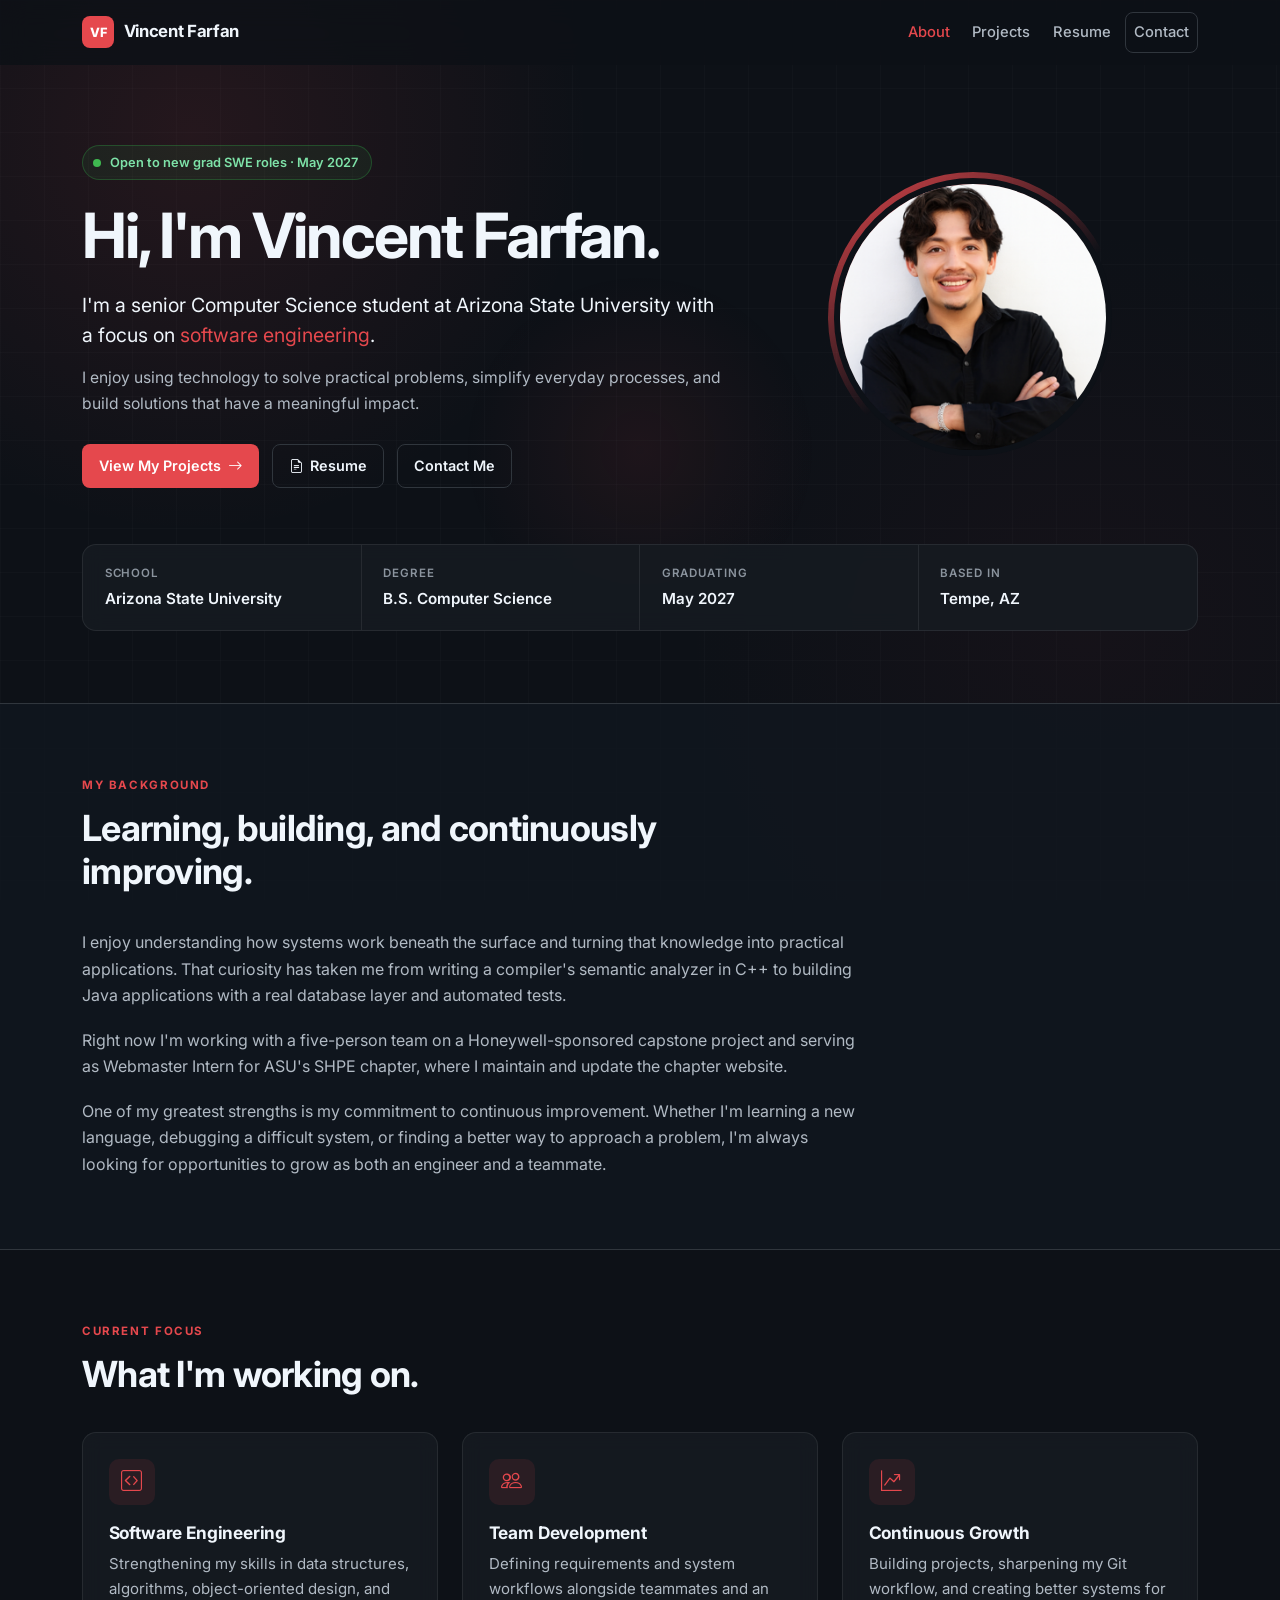
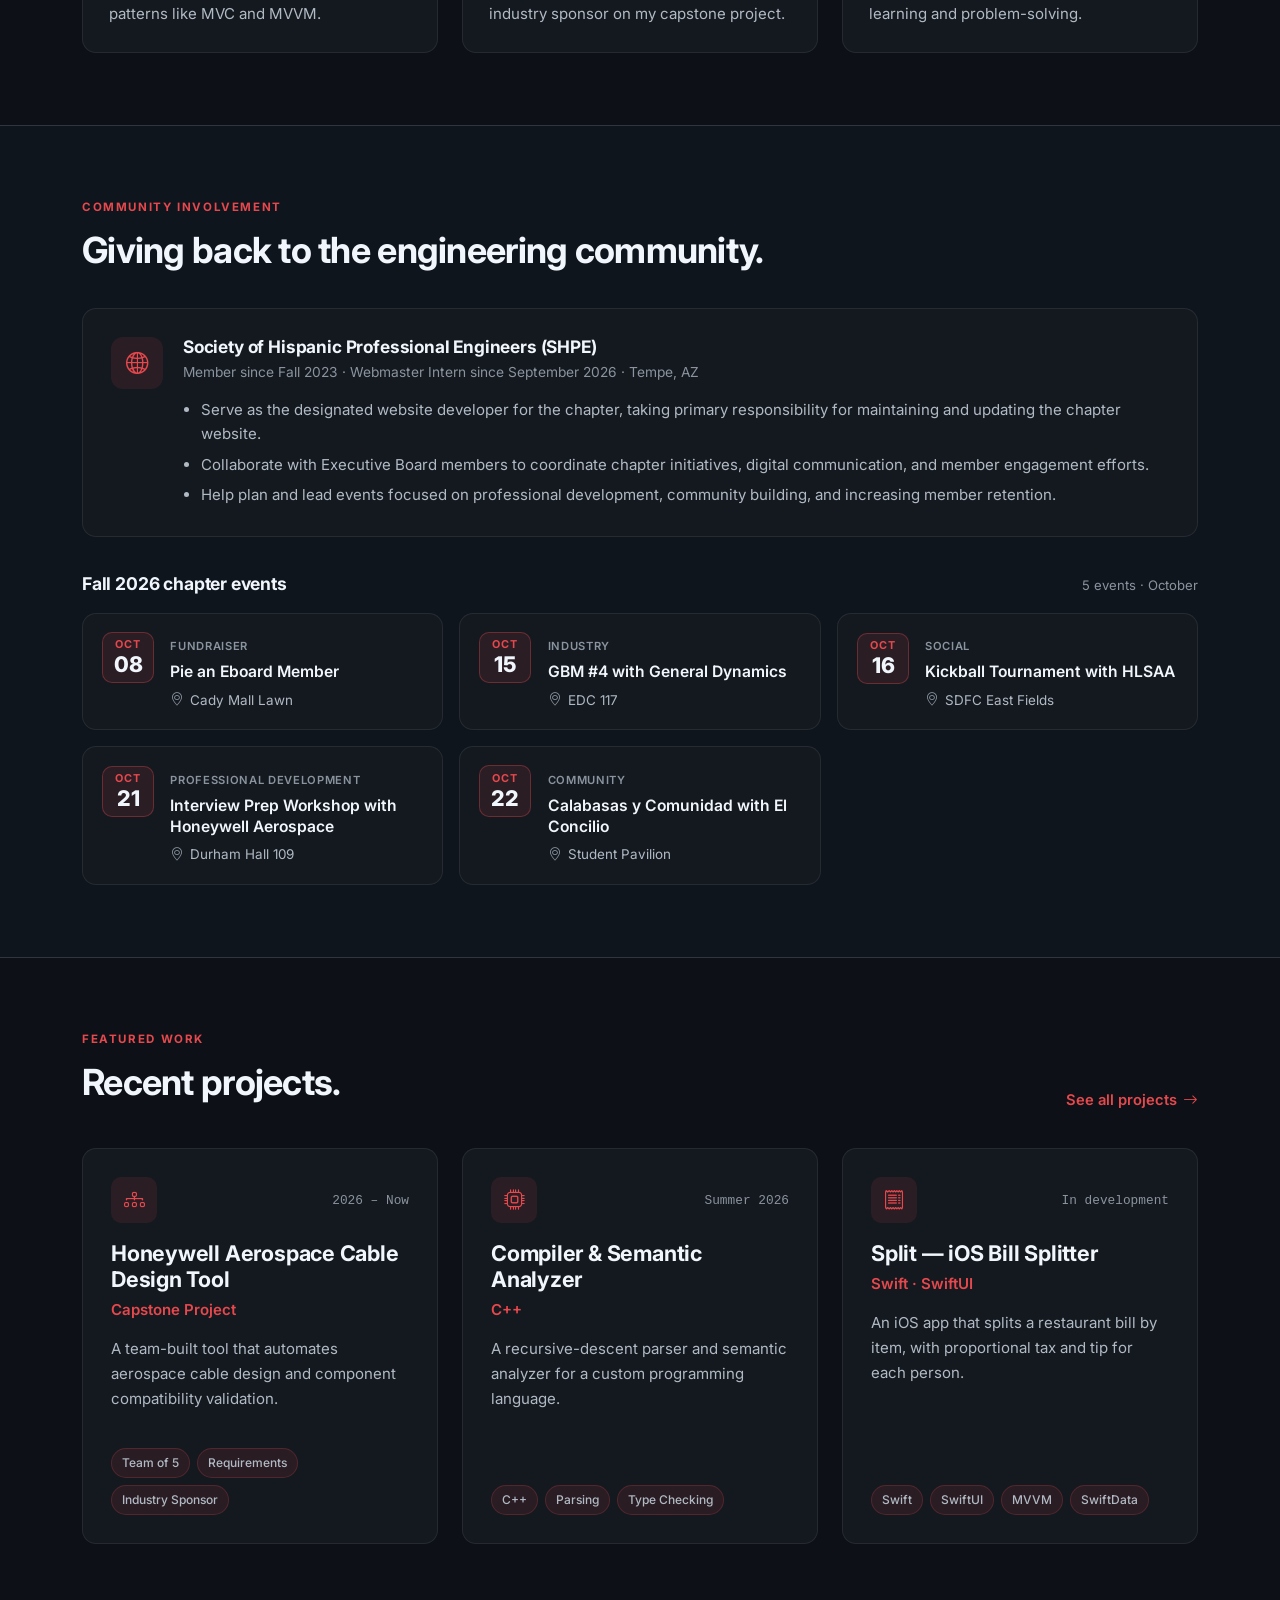
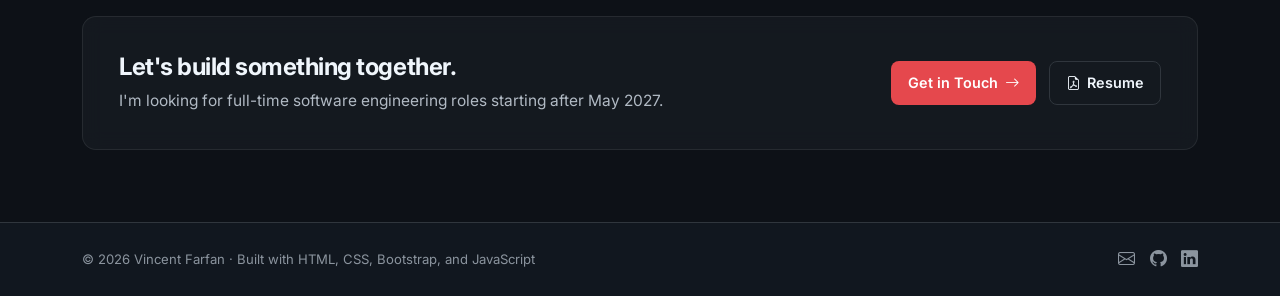
==== commit 45487912: "Add Fall 2026 SHPE chapter events to Community Involvement section" ====
--- a/index.html
+++ b/index.html
@@ -247,6 +247,63 @@
                     </div>
                 </article>
 
+                <div class="events-block reveal">
+                    <div class="events-heading">
+                        <h3>Fall 2026 chapter events</h3>
+                        <span class="events-count">5 events &middot; October</span>
+                    </div>
+
+                    <!-- Each card can take a flyer later: add <img class="event-flyer" src="images/shpe/NAME.jpg" alt="..."> as the card's first child. -->
+                    <div class="events-grid">
+
+                        <article class="event-card card-surface card-hover">
+                            <div class="event-date"><span>Oct</span><strong>08</strong></div>
+                            <div class="event-body">
+                                <span class="event-type">Fundraiser</span>
+                                <h4>Pie an Eboard Member</h4>
+                                <p class="event-place"><i class="bi bi-geo-alt"></i> Cady Mall Lawn</p>
+                            </div>
+                        </article>
+
+                        <article class="event-card card-surface card-hover">
+                            <div class="event-date"><span>Oct</span><strong>15</strong></div>
+                            <div class="event-body">
+                                <span class="event-type">Industry</span>
+                                <h4>GBM #4 with General Dynamics</h4>
+                                <p class="event-place"><i class="bi bi-geo-alt"></i> EDC 117</p>
+                            </div>
+                        </article>
+
+                        <article class="event-card card-surface card-hover">
+                            <div class="event-date"><span>Oct</span><strong>16</strong></div>
+                            <div class="event-body">
+                                <span class="event-type">Social</span>
+                                <h4>Kickball Tournament with HLSAA</h4>
+                                <p class="event-place"><i class="bi bi-geo-alt"></i> SDFC East Fields</p>
+                            </div>
+                        </article>
+
+                        <article class="event-card card-surface card-hover">
+                            <div class="event-date"><span>Oct</span><strong>21</strong></div>
+                            <div class="event-body">
+                                <span class="event-type">Professional Development</span>
+                                <h4>Interview Prep Workshop with Honeywell Aerospace</h4>
+                                <p class="event-place"><i class="bi bi-geo-alt"></i> Durham Hall 109</p>
+                            </div>
+                        </article>
+
+                        <article class="event-card card-surface card-hover">
+                            <div class="event-date"><span>Oct</span><strong>22</strong></div>
+                            <div class="event-body">
+                                <span class="event-type">Community</span>
+                                <h4>Calabasas y Comunidad with El Concilio</h4>
+                                <p class="event-place"><i class="bi bi-geo-alt"></i> Student Pavilion</p>
+                            </div>
+                        </article>
+
+                    </div>
+                </div>
+
             </div>
         </section>
 
--- a/style.css
+++ b/style.css
@@ -574,6 +574,141 @@
     margin-top: 0.35rem;
 }
 
+.events-block {
+    margin-top: 2.25rem;
+}
+
+.events-heading {
+    display: flex;
+    align-items: baseline;
+    justify-content: space-between;
+    gap: 1rem;
+    flex-wrap: wrap;
+    margin-bottom: 1rem;
+}
+
+.events-heading h3 {
+    margin: 0;
+    font-size: 1.1rem;
+}
+
+.events-count {
+    color: var(--text-muted);
+    font-size: 0.82rem;
+}
+
+.events-grid {
+    display: grid;
+    grid-template-columns: repeat(3, minmax(0, 1fr));
+    gap: 1rem;
+}
+
+@media (max-width: 991px) {
+    .events-grid {
+        grid-template-columns: repeat(2, minmax(0, 1fr));
+    }
+}
+
+@media (max-width: 575px) {
+    .events-grid {
+        grid-template-columns: 1fr;
+    }
+}
+
+.event-card {
+    position: relative;
+    display: flex;
+    flex-wrap: wrap;
+    align-items: flex-start;
+    gap: 1rem;
+    padding: 1.15rem 1.2rem;
+    overflow: hidden;
+}
+
+.event-card::before {
+    content: "";
+    position: absolute;
+    inset: 0 auto 0 0;
+    width: 3px;
+    background: var(--accent);
+    opacity: 0;
+    transition: opacity var(--ease);
+}
+
+.event-card:hover::before {
+    opacity: 1;
+}
+
+.event-flyer {
+    width: calc(100% + 2.4rem);
+    margin: -1.15rem -1.2rem 0;
+    aspect-ratio: 4 / 5;
+    object-fit: cover;
+    border-bottom: 1px solid var(--border);
+}
+
+.event-date {
+    width: 52px;
+    flex-shrink: 0;
+    padding: 0.4rem 0;
+    display: flex;
+    flex-direction: column;
+    align-items: center;
+    background: var(--accent-soft);
+    border: 1px solid var(--accent-border);
+    border-radius: 10px;
+    line-height: 1;
+}
+
+.event-date span {
+    color: var(--accent);
+    font-size: 0.68rem;
+    font-weight: 700;
+    letter-spacing: 0.08em;
+    text-transform: uppercase;
+}
+
+.event-date strong {
+    margin-top: 0.25rem;
+    color: var(--text);
+    font-size: 1.35rem;
+    font-weight: 800;
+}
+
+.event-body {
+    flex: 1;
+    min-width: 0;
+}
+
+.event-type {
+    display: inline-block;
+    margin-bottom: 0.35rem;
+    color: var(--text-muted);
+    font-size: 0.7rem;
+    font-weight: 600;
+    letter-spacing: 0.06em;
+    text-transform: uppercase;
+}
+
+.event-card h4 {
+    margin: 0 0 0.4rem;
+    color: var(--text);
+    font-size: 0.98rem;
+    font-weight: 600;
+    line-height: 1.35;
+}
+
+.event-place {
+    margin: 0;
+    color: var(--text-secondary);
+    font-size: 0.84rem;
+}
+
+.event-place i {
+    color: var(--text-muted);
+    margin-right: 0.2rem;
+}
+
 
 /* ========================================
    Interior Page Hero
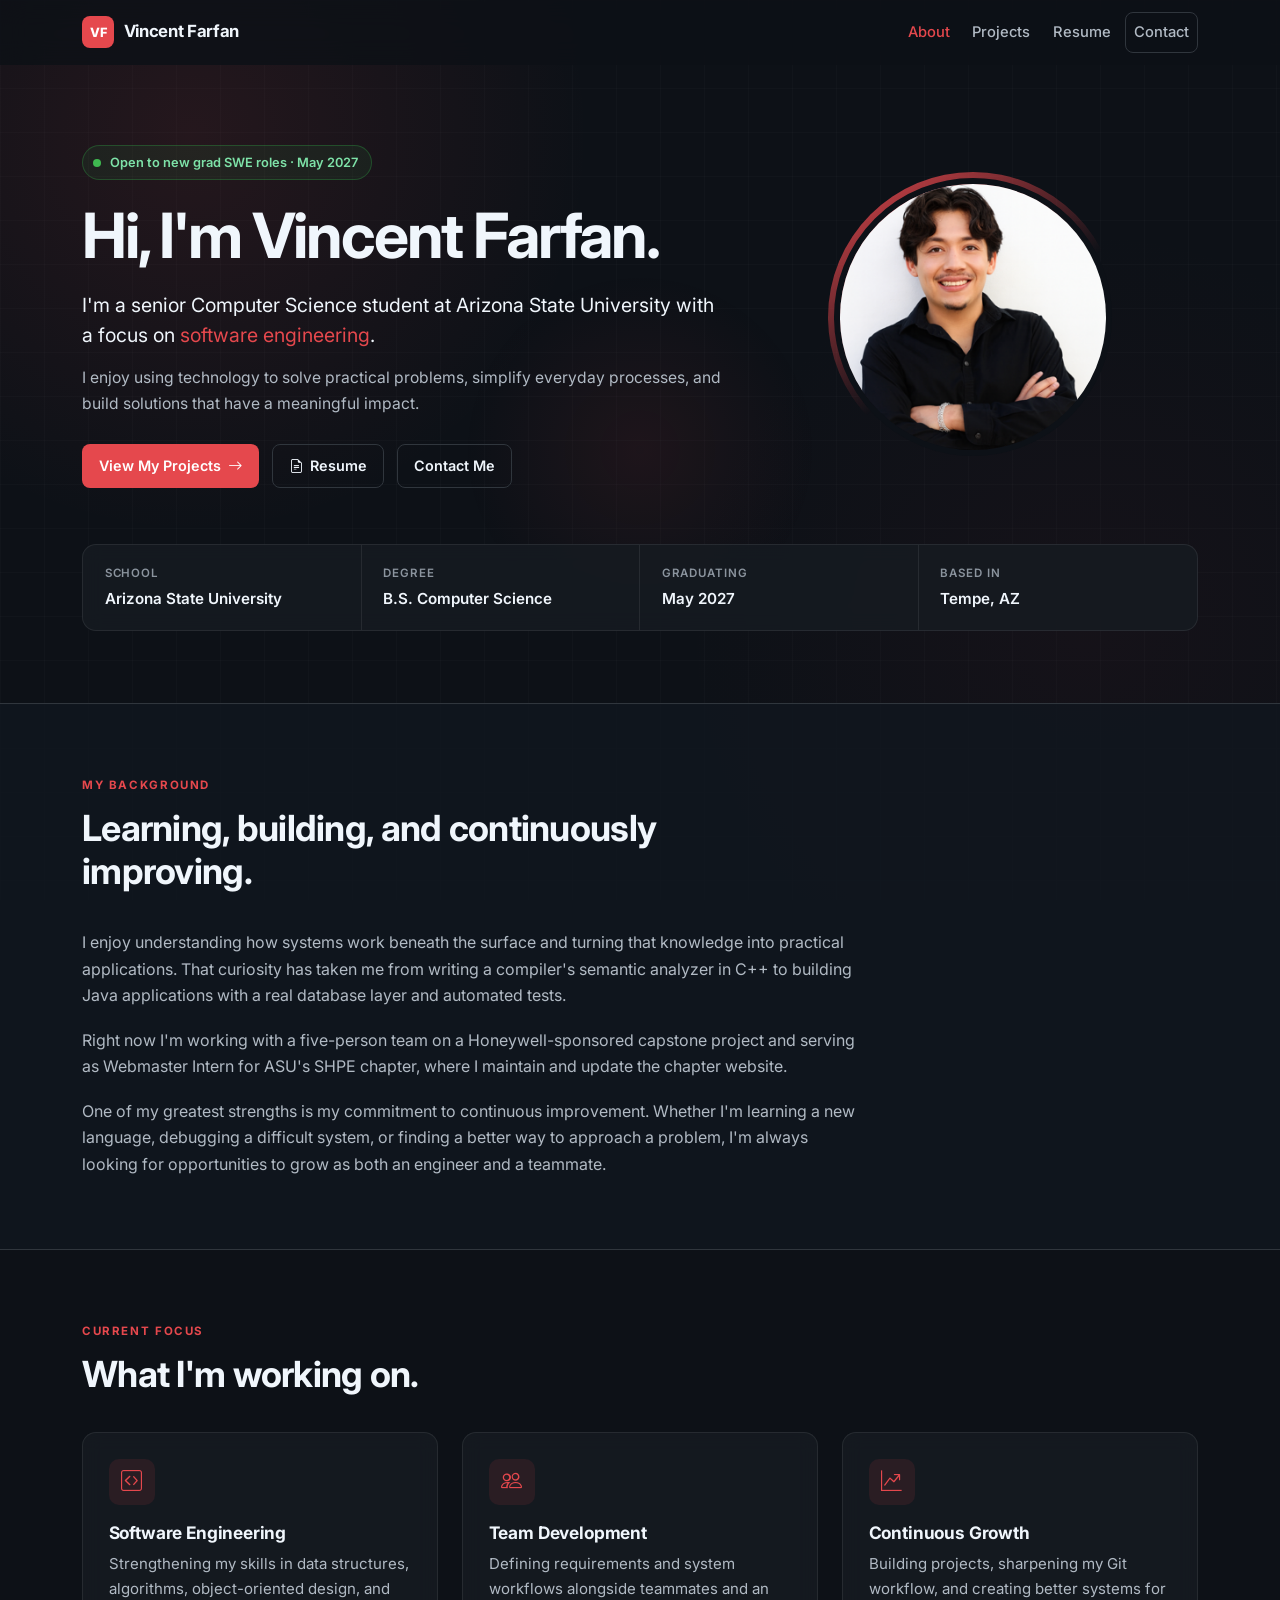
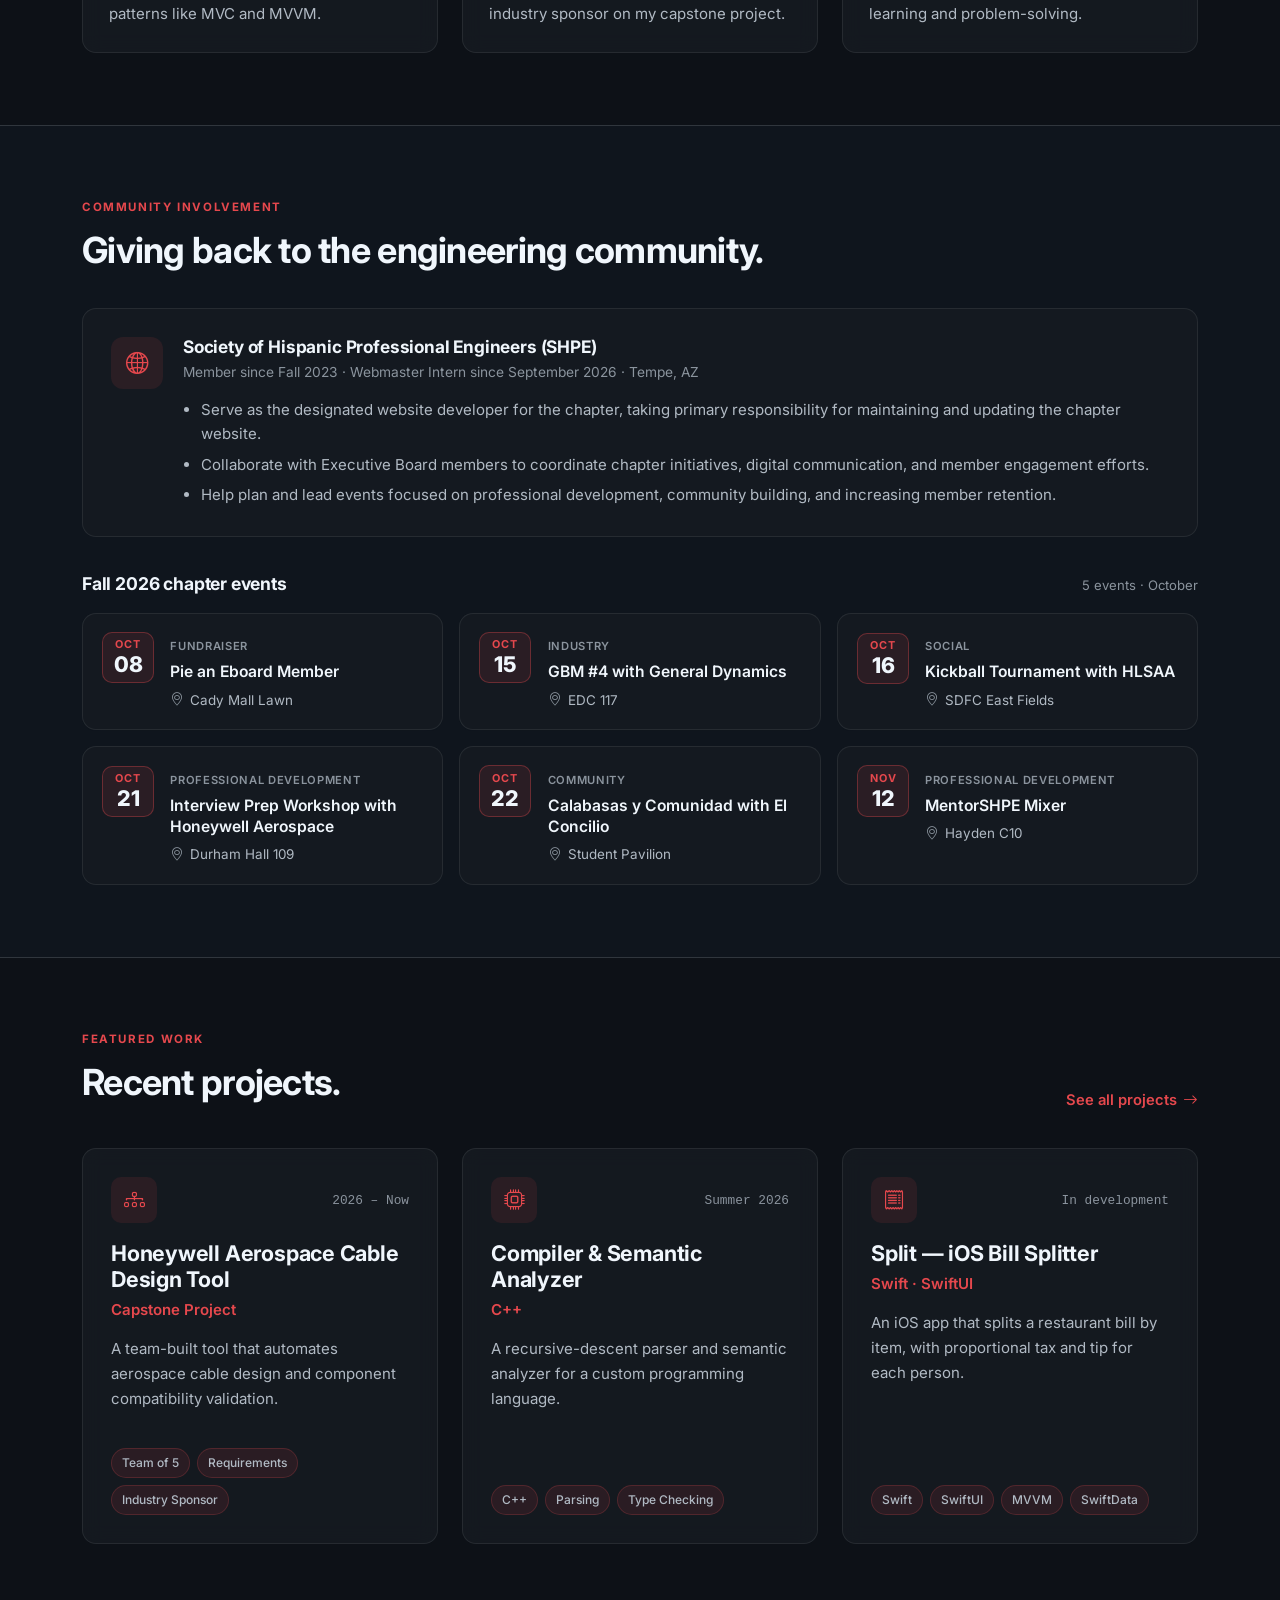
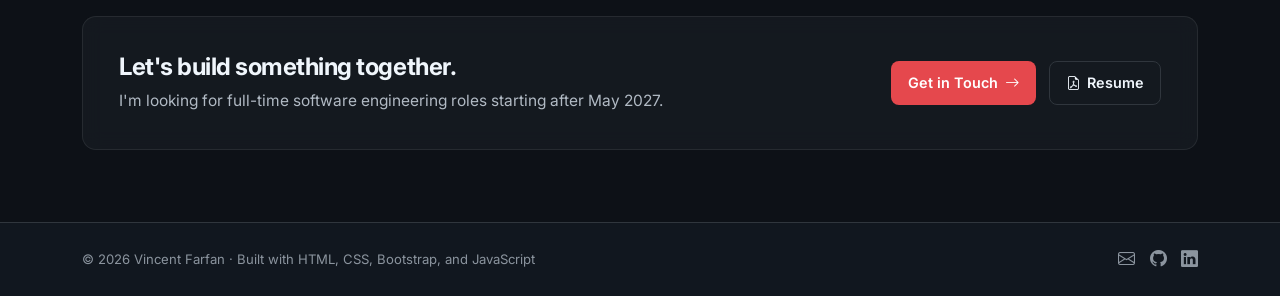
==== commit 607d04ae: "Add new event card for MentorSHPE Mixer" ====
--- a/index.html
+++ b/index.html
@@ -301,6 +301,15 @@
                             </div>
                         </article>
 
+                        <article class="event-card card-surface card-hover">
+                            <div class="event-date"><span>Nov</span><strong>12</strong></div>
+                            <div class="event-body">
+                                <span class="event-type">Professional Development</span>
+                                <h4>MentorSHPE Mixer</h4>
+                                <p class="event-place"><i class="bi bi-geo-alt"></i> Hayden C10</p>
+                            </div>
+                        </article>
+
                     </div>
                 </div>
 
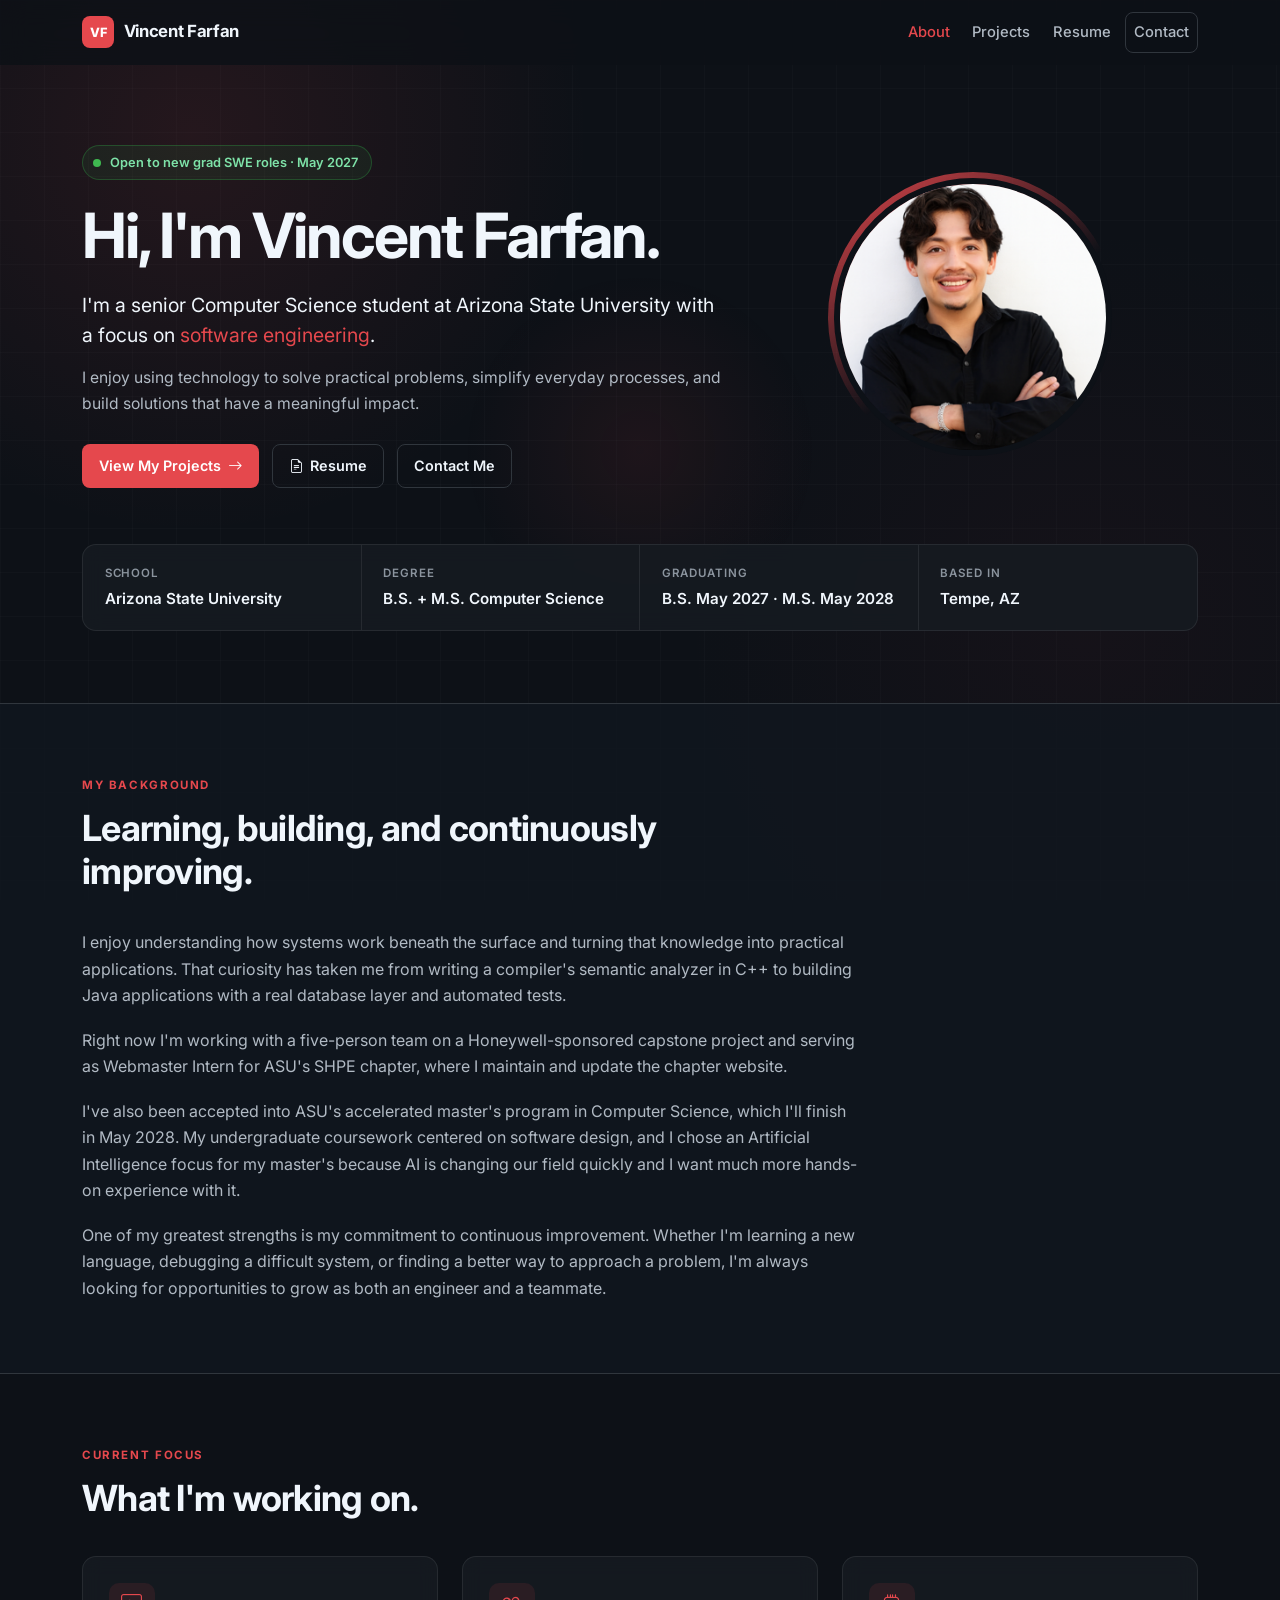
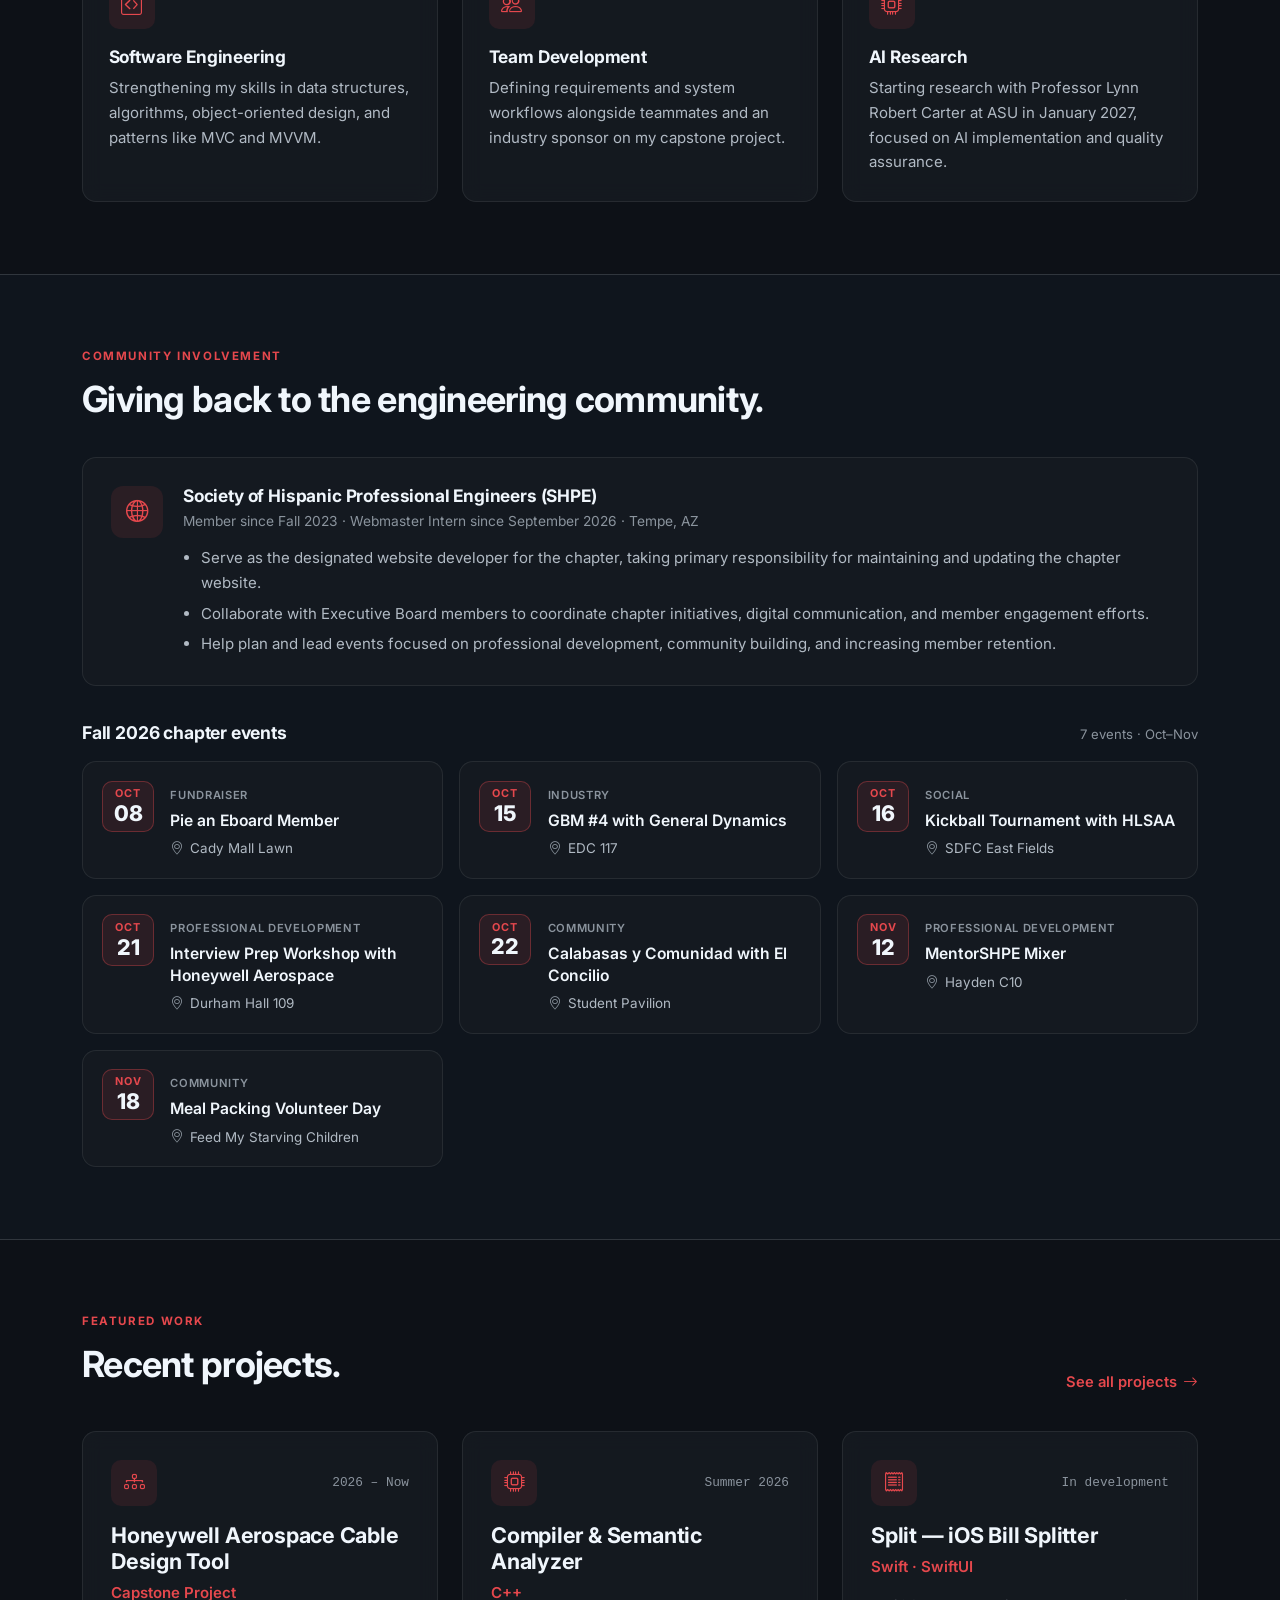
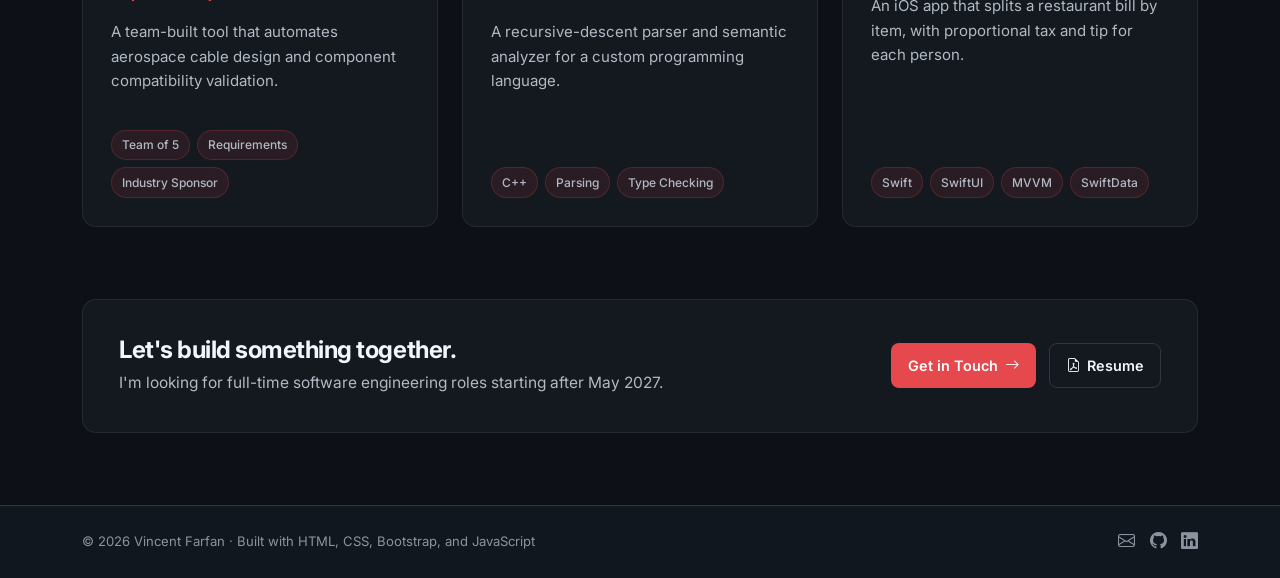
==== commit b64e0b77: "Add M.S. details, AI research card, and FMSC volunteer event" ====
--- a/index.html
+++ b/index.html
@@ -129,11 +129,11 @@
                     </div>
                     <div class="quick-fact">
                         <span class="quick-fact-label">Degree</span>
-                        <span class="quick-fact-value">B.S. Computer Science</span>
+                        <span class="quick-fact-value">B.S. + M.S. Computer Science</span>
                     </div>
                     <div class="quick-fact">
                         <span class="quick-fact-label">Graduating</span>
-                        <span class="quick-fact-value">May 2027</span>
+                        <span class="quick-fact-value">B.S. May 2027 &middot; M.S. May 2028</span>
                     </div>
                     <div class="quick-fact">
                         <span class="quick-fact-label">Based in</span>
@@ -166,6 +166,13 @@
                         where I maintain and update the chapter website.
                     </p>
                     <p>
+                        I've also been accepted into ASU's accelerated master's program in
+                        Computer Science, which I'll finish in May 2028. My undergraduate
+                        coursework centered on software design, and I chose an Artificial
+                        Intelligence focus for my master's because AI is changing our field
+                        quickly and I want much more hands-on experience with it.
+                    </p>
+                    <p>
                         One of my greatest strengths is my commitment to continuous improvement.
                         Whether I'm learning a new language, debugging a difficult system, or
                         finding a better way to approach a problem, I'm always looking for
@@ -211,11 +218,11 @@
 
                     <div class="col-md-4 reveal">
                         <article class="information-card card-surface card-hover">
-                            <div class="card-icon"><i class="bi bi-graph-up-arrow"></i></div>
-                            <h3>Continuous Growth</h3>
+                            <div class="card-icon"><i class="bi bi-cpu"></i></div>
+                            <h3>AI Research</h3>
                             <p>
-                                Building projects, sharpening my Git workflow, and creating better
-                                systems for learning and problem-solving.
+                                Starting research with Professor Lynn Robert Carter at ASU in
+                                January 2027, focused on AI implementation and quality assurance.
                             </p>
                         </article>
                     </div>
@@ -250,7 +257,7 @@
                 <div class="events-block reveal">
                     <div class="events-heading">
                         <h3>Fall 2026 chapter events</h3>
-                        <span class="events-count">5 events &middot; October</span>
+                        <span class="events-count">7 events &middot; Oct&ndash;Nov</span>
                     </div>
 
                     <!-- Each card can take a flyer later: add <img class="event-flyer" src="images/shpe/NAME.jpg" alt="..."> as the card's first child. -->
@@ -307,6 +314,15 @@
                                 <span class="event-type">Professional Development</span>
                                 <h4>MentorSHPE Mixer</h4>
                                 <p class="event-place"><i class="bi bi-geo-alt"></i> Hayden C10</p>
+                            </div>
+                        </article>
+
+                        <article class="event-card card-surface card-hover">
+                            <div class="event-date"><span>Nov</span><strong>18</strong></div>
+                            <div class="event-body">
+                                <span class="event-type">Community</span>
+                                <h4>Meal Packing Volunteer Day</h4>
+                                <p class="event-place"><i class="bi bi-geo-alt"></i> Feed My Starving Children</p>
                             </div>
                         </article>
 
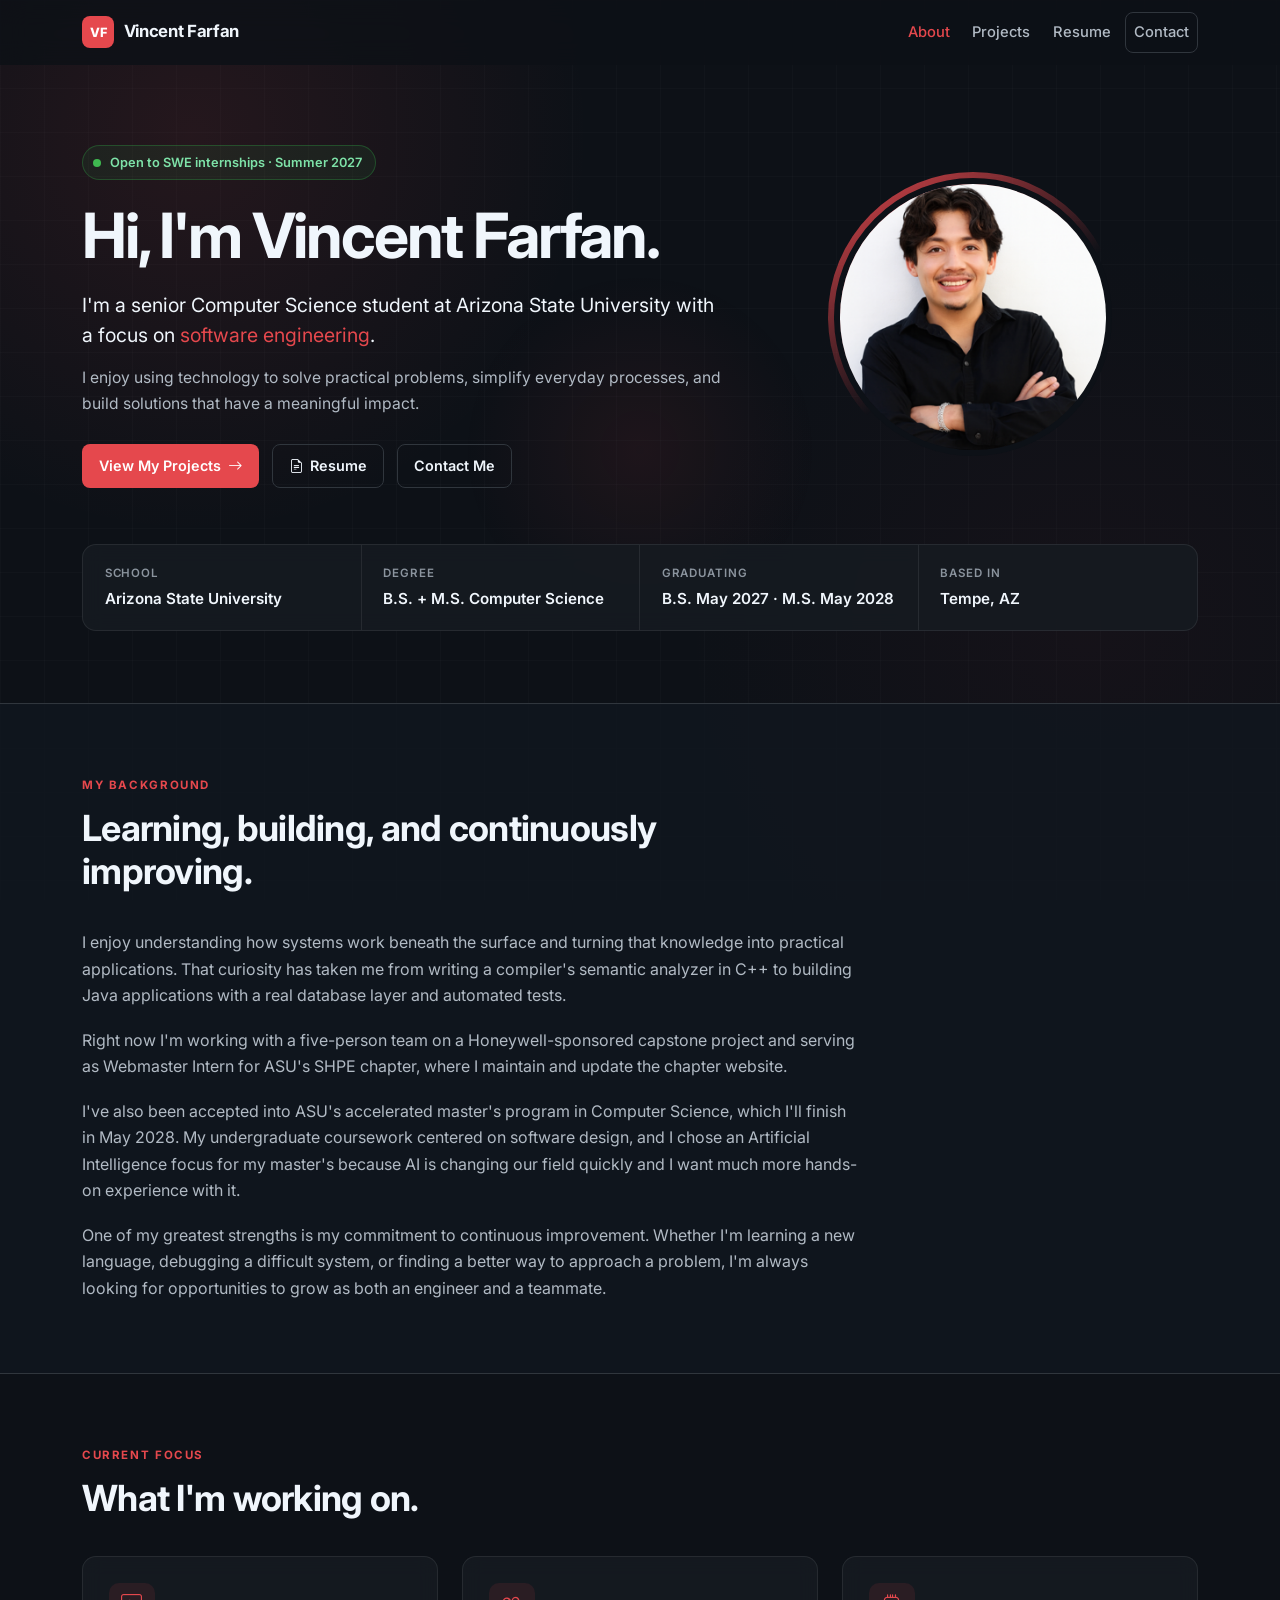
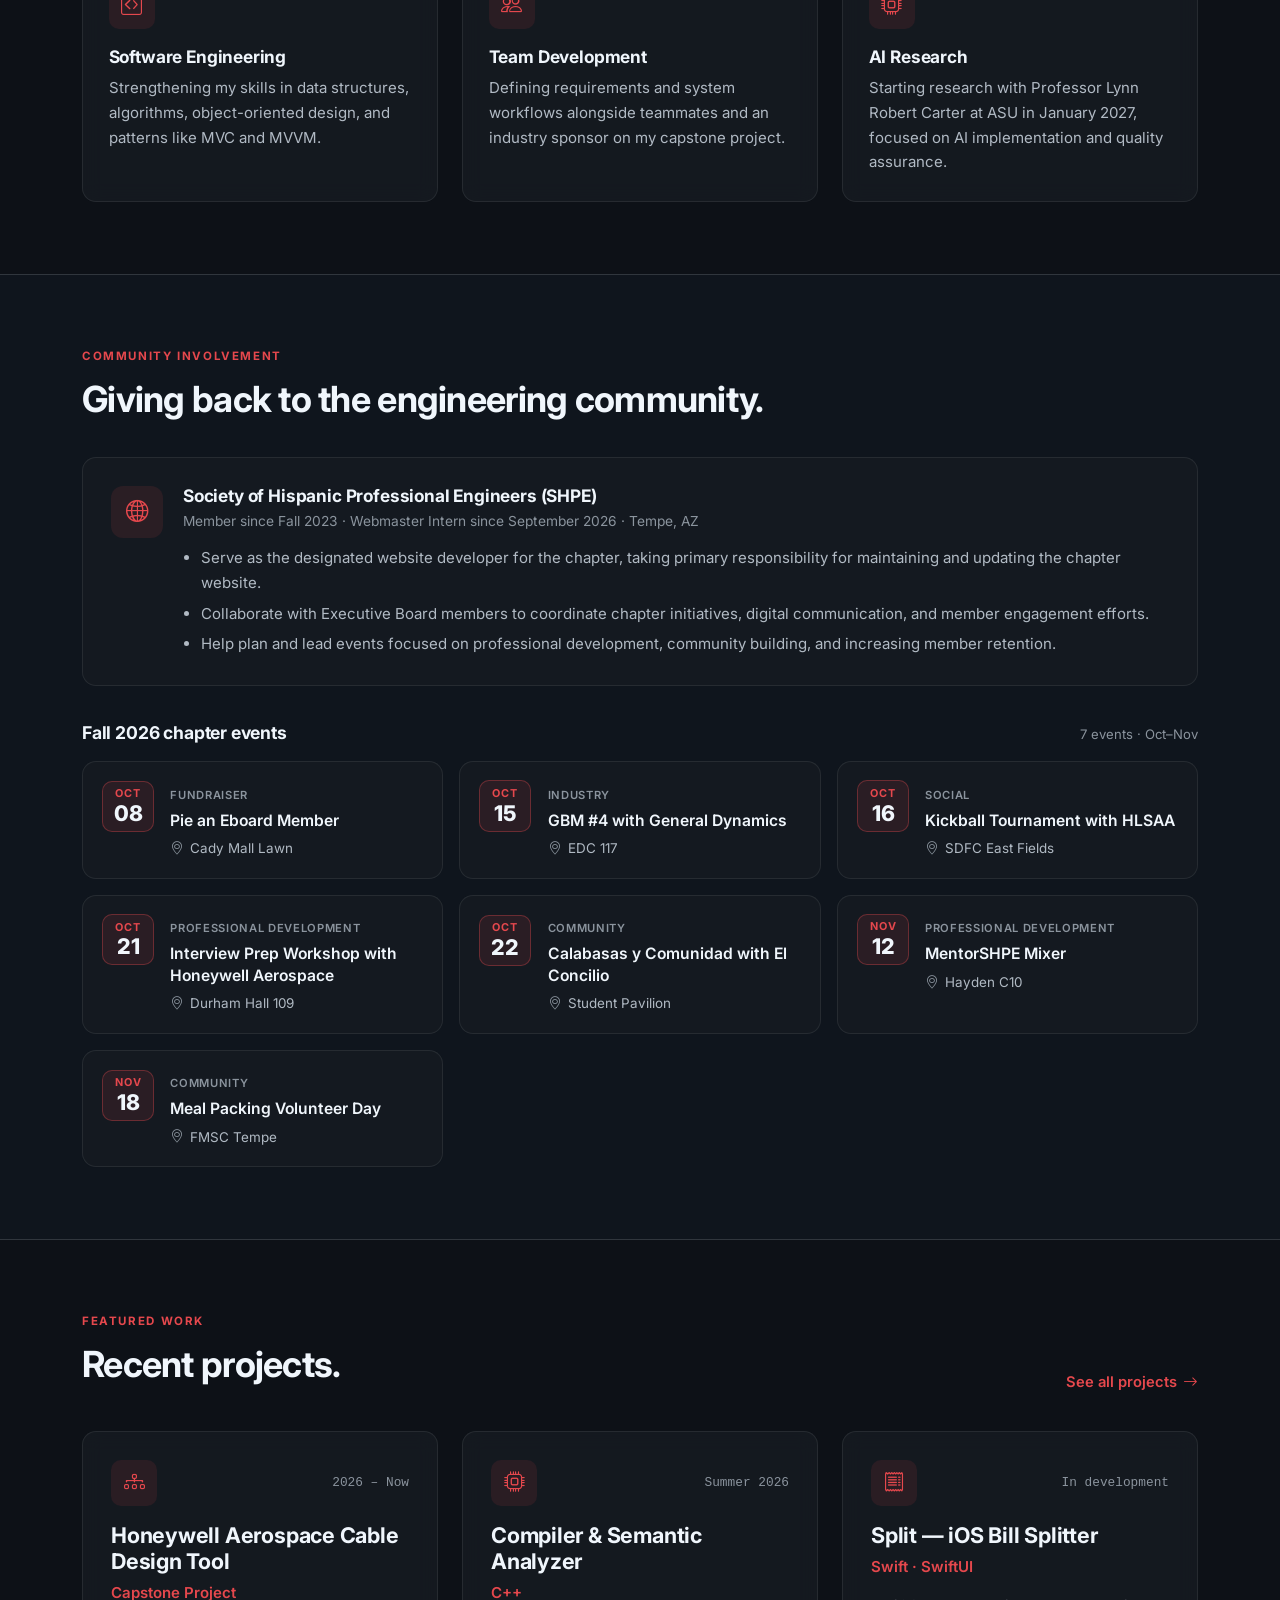
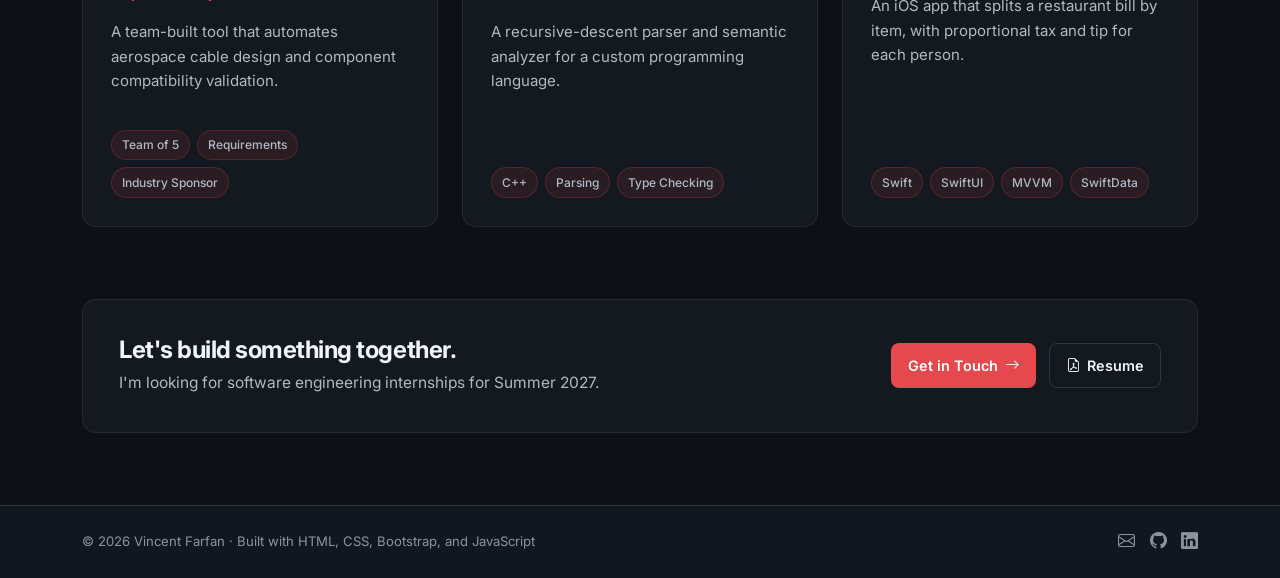
==== commit a85ce4f4: "Switch to Summer 2027 internship search and add FMSC Tempe location" ====
--- a/index.html
+++ b/index.html
@@ -3,7 +3,7 @@
 <head>
     <meta charset="UTF-8" />
     <meta name="viewport" content="width=device-width, initial-scale=1.0" />
-    <meta name="description" content="Vincent Farfan is a Computer Science senior at Arizona State University focused on software engineering, graduating May 2027." />
+    <meta name="description" content="Vincent Farfan is a Computer Science senior at Arizona State University focused on software engineering, graduating May 2027 and continuing into an accelerated M.S. in AI (May 2028)." />
     <meta name="author" content="Vincent Farfan" />
     <meta name="theme-color" content="#0d1117" />
 
@@ -12,7 +12,7 @@
     <!-- Social link previews -->
     <meta property="og:type" content="website" />
     <meta property="og:title" content="Vincent Farfan | Software Engineer" />
-    <meta property="og:description" content="Vincent Farfan is a Computer Science senior at Arizona State University focused on software engineering, graduating May 2027." />
+    <meta property="og:description" content="Vincent Farfan is a Computer Science senior at Arizona State University focused on software engineering, graduating May 2027 and continuing into an accelerated M.S. in AI (May 2028)." />
     <meta property="og:url" content="https://vxf-vinnie.github.io/" />
     <meta property="og:image" content="https://vxf-vinnie.github.io/images/vincentpfp.PNG" />
     <link rel="canonical" href="https://vxf-vinnie.github.io/" />
@@ -82,7 +82,7 @@
 
                         <span class="status-pill">
                             <span class="status-dot" aria-hidden="true"></span>
-                            Open to new grad SWE roles &middot; May 2027
+                            Open to SWE internships &middot; Summer 2027
                         </span>
 
                         <h1>Hi, I'm Vincent Farfan.</h1>
@@ -322,7 +322,7 @@
                             <div class="event-body">
                                 <span class="event-type">Community</span>
                                 <h4>Meal Packing Volunteer Day</h4>
-                                <p class="event-place"><i class="bi bi-geo-alt"></i> Feed My Starving Children</p>
+                                <p class="event-place"><i class="bi bi-geo-alt"></i> FMSC Tempe</p>
                             </div>
                         </article>
 
@@ -409,7 +409,7 @@
                 <div class="cta-band card-surface reveal">
                     <div>
                         <h2>Let's build something together.</h2>
-                        <p>I'm looking for full-time software engineering roles starting after May 2027.</p>
+                        <p>I'm looking for software engineering internships for Summer 2027.</p>
                     </div>
                     <div class="button-group">
                         <a href="contact.html" class="site-button primary-button">Get in Touch <i class="bi bi-arrow-right"></i></a>
--- a/style.css
+++ b/style.css
@@ -1001,21 +1001,6 @@
     font-size: 0.8rem;
 }
 
-/* PDF preview */
-.resume-preview {
-    overflow: hidden;
-    padding: 0;
-}
-
-.resume-frame {
-    width: 100%;
-    height: 820px;
-    display: block;
-    border: 0;
-    background: #fff;
-}
-
-
 /* ========================================
    Contact
 ======================================== */
@@ -1269,9 +1254,6 @@
         grid-template-columns: 1fr;
     }
 
-    .resume-frame {
-        height: 600px;
-    }
 }
 
 @media (max-width: 575px) {
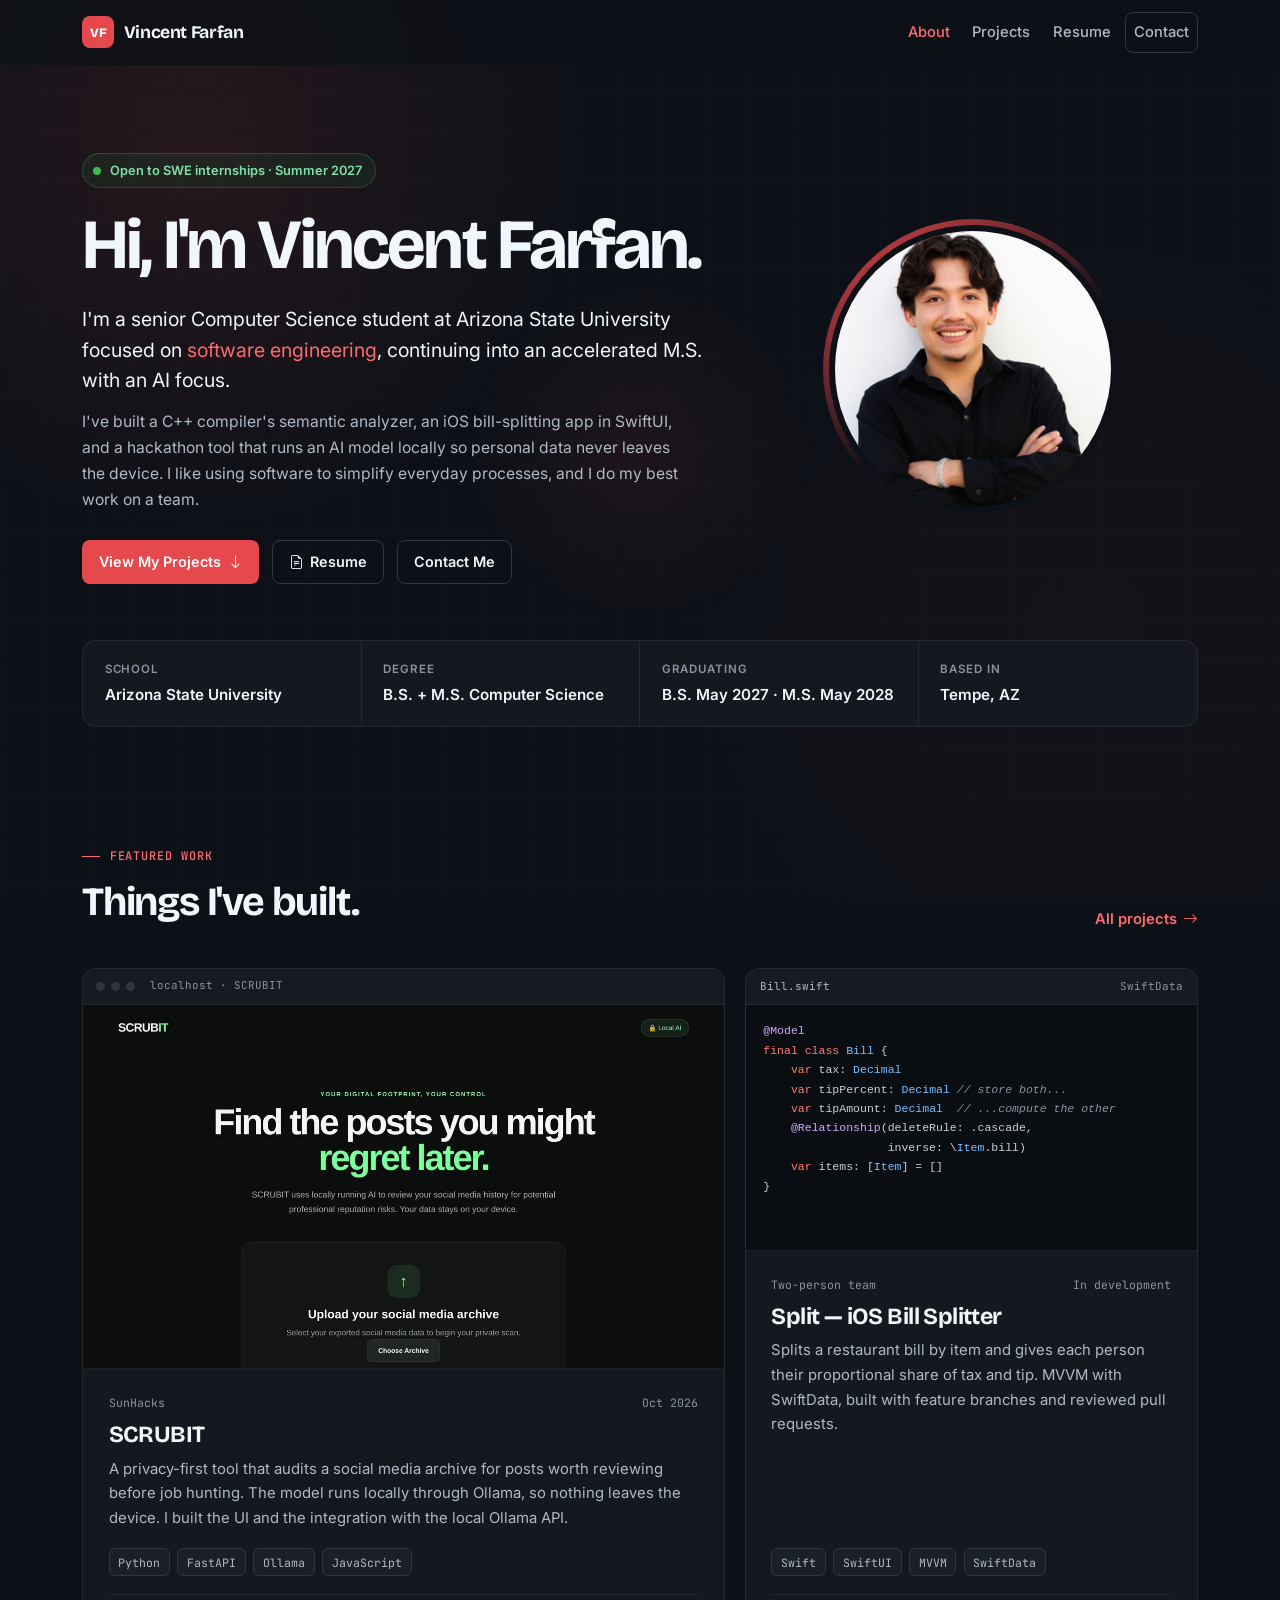
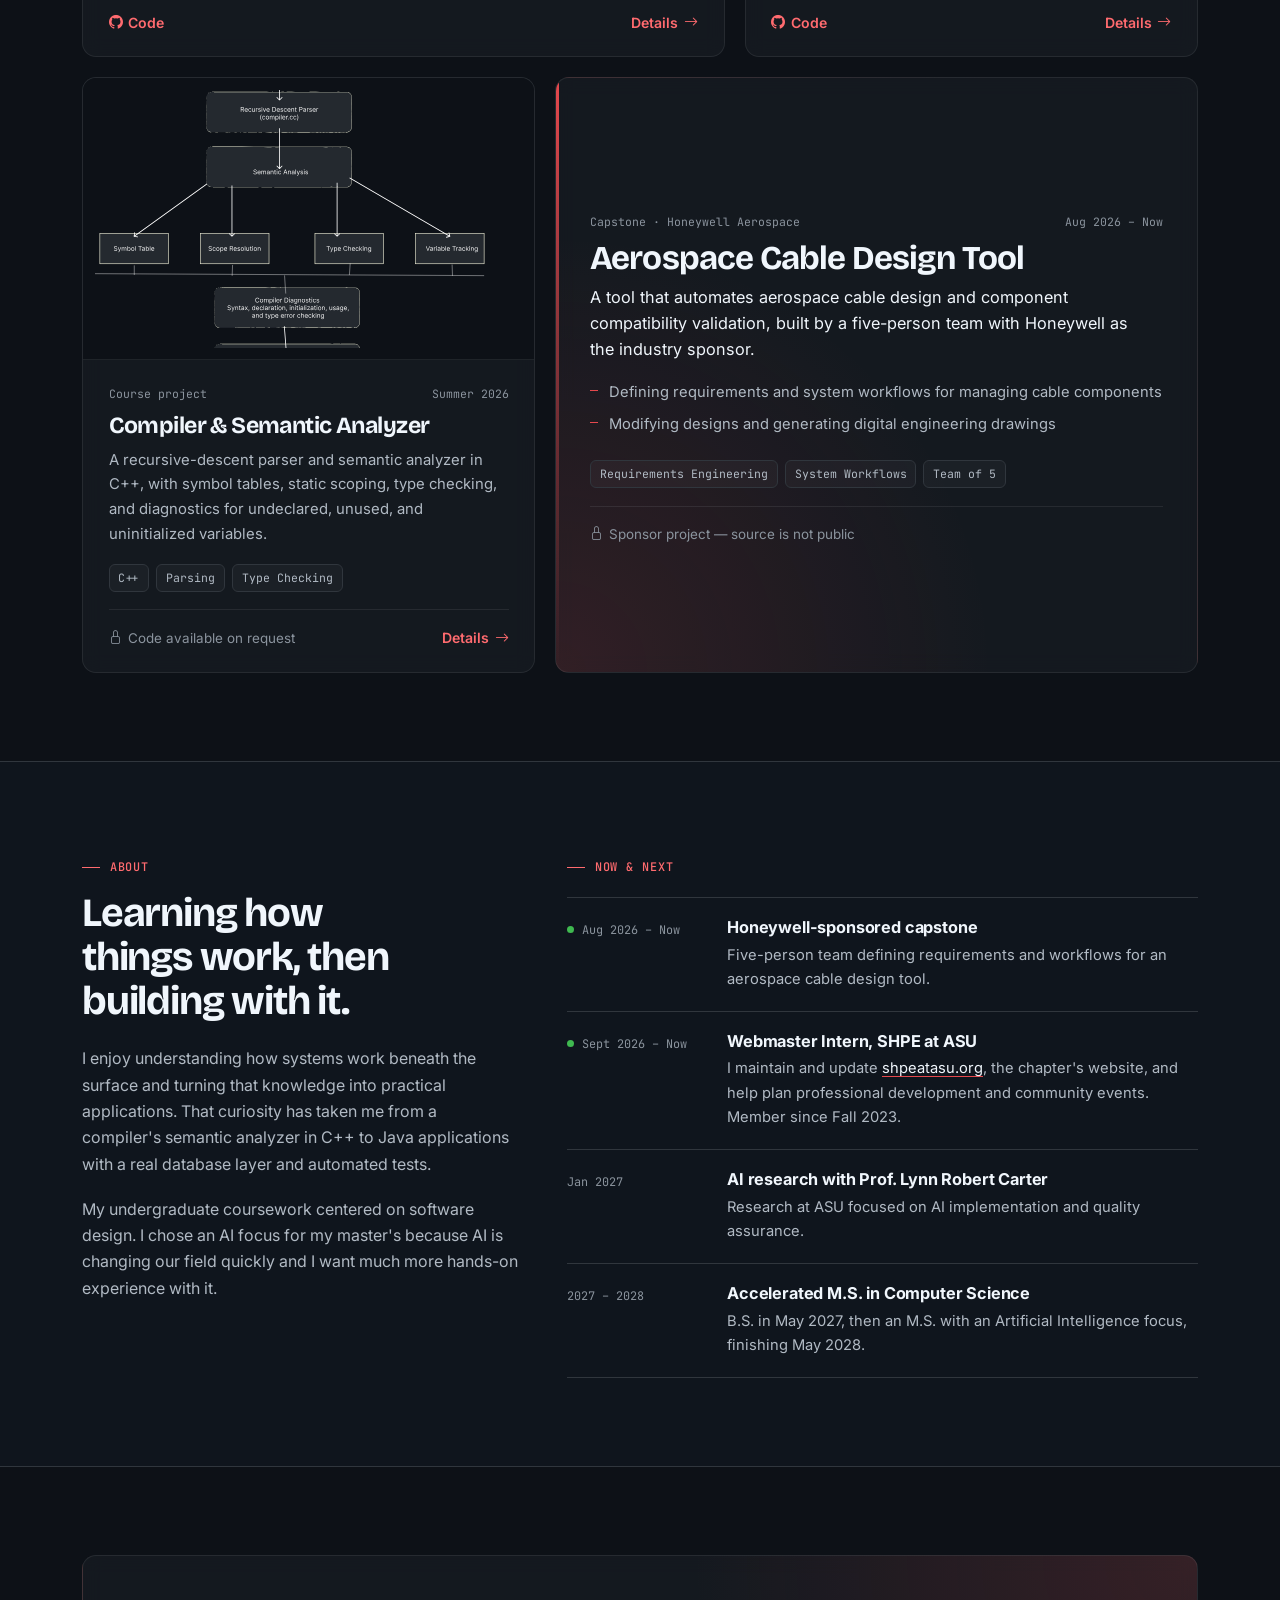
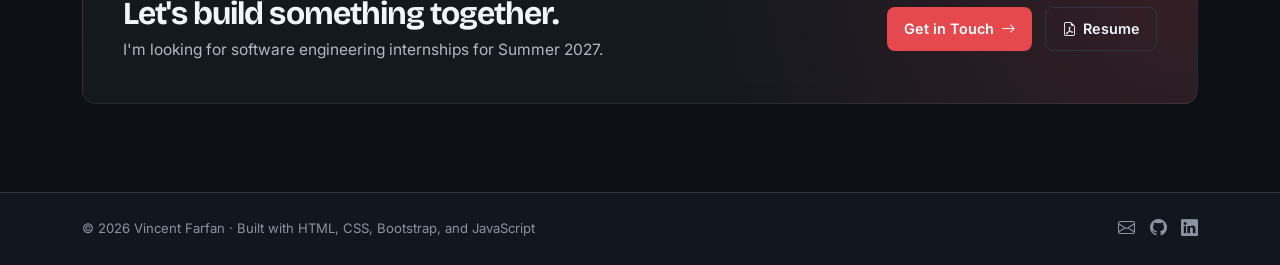
==== commit 5e223225: "Polish homepage: featured projects with visuals, now & next timeline, new type - Move featured work " ====
--- a/index.html
+++ b/index.html
@@ -14,7 +14,10 @@
     <meta property="og:title" content="Vincent Farfan | Software Engineer" />
     <meta property="og:description" content="Vincent Farfan is a Computer Science senior at Arizona State University focused on software engineering, graduating May 2027 and continuing into an accelerated M.S. in AI (May 2028)." />
     <meta property="og:url" content="https://vxf-vinnie.github.io/" />
-    <meta property="og:image" content="https://vxf-vinnie.github.io/images/vincentpfp.PNG" />
+    <meta property="og:image" content="https://vxf-vinnie.github.io/images/og-card.png" />
+    <meta property="og:image:width" content="1200" />
+    <meta property="og:image:height" content="630" />
+    <meta name="twitter:card" content="summary_large_image" />
     <link rel="canonical" href="https://vxf-vinnie.github.io/" />
 
     <link rel="icon" href="favicon.svg" type="image/svg+xml" />
@@ -22,7 +25,7 @@
     <!-- Fonts -->
     <link rel="preconnect" href="https://fonts.googleapis.com" />
     <link rel="preconnect" href="https://fonts.gstatic.com" crossorigin />
-    <link href="https://fonts.googleapis.com/css2?family=Inter:wght@400;500;600;700;800&display=swap" rel="stylesheet" />
+    <link href="https://fonts.googleapis.com/css2?family=Bricolage+Grotesque:opsz,wght@12..96,600;12..96,700;12..96,800&family=Inter:wght@400;500;600;700&family=JetBrains+Mono:wght@400;500&display=swap" rel="stylesheet" />
 
     <!-- Bootstrap + icons -->
     <link href="https://cdn.jsdelivr.net/npm/bootstrap@5.3.7/dist/css/bootstrap.min.css" rel="stylesheet" />
@@ -76,7 +79,7 @@
         <section class="about-hero">
             <div class="container">
 
-                <div class="row align-items-center gy-5">
+                <div class="row align-items-center gy-4 gy-lg-5">
 
                     <div class="col-lg-7 order-2 order-lg-1">
 
@@ -89,19 +92,22 @@
 
                         <p class="hero-lead">
                             I'm a senior Computer Science student at Arizona State University
-                            with a focus on <span class="text-accent">software engineering</span>.
+                            focused on <span class="text-accent">software engineering</span>,
+                            continuing into an accelerated M.S. with an AI focus.
                         </p>
 
                         <p class="hero-description">
-                            I enjoy using technology to solve practical problems, simplify
-                            everyday processes, and build solutions that have a meaningful impact.
+                            I've built a C++ compiler's semantic analyzer, an iOS bill-splitting app in
+                            SwiftUI, and a hackathon tool that runs an AI model locally so personal data
+                            never leaves the device. I like using software to simplify everyday processes,
+                            and I do my best work on a team.
                         </p>
 
                         <div class="button-group">
-                            <a href="portfolio.html" class="site-button primary-button">
-                                View My Projects <i class="bi bi-arrow-right"></i>
+                            <a href="#work" class="site-button primary-button">
+                                View My Projects <i class="bi bi-arrow-down"></i>
                             </a>
-                            <a href="resume.html" class="site-button secondary-button">
+                            <a href="assets/Vincent_Farfan_Resume.pdf" target="_blank" rel="noopener noreferrer" class="site-button secondary-button">
                                 <i class="bi bi-file-earmark-text"></i> Resume
                             </a>
                             <a href="contact.html" class="site-button secondary-button">
@@ -111,7 +117,7 @@
 
                     </div>
 
-                    <div class="col-lg-5 order-1 order-lg-2 text-center">
+                    <div class="col-lg-5 order-1 order-lg-2">
                         <div class="profile-photo-wrapper">
                             <!-- File name is case-sensitive on GitHub Pages: .PNG, not .png -->
                             <img src="images/vincentpfp.PNG" alt="Portrait of Vincent Farfan" class="profile-photo"
@@ -144,267 +150,207 @@
             </div>
         </section>
 
-        <!-- Background -->
-        <section class="page-section alternate-section">
-            <div class="container">
-
-                <div class="section-heading reveal">
-                    <p class="eyebrow">My Background</p>
-                    <h2>Learning, building, and continuously improving.</h2>
-                </div>
-
-                <div class="about-copy reveal">
-                    <p>
-                        I enjoy understanding how systems work beneath the surface and turning
-                        that knowledge into practical applications. That curiosity has taken me
-                        from writing a compiler's semantic analyzer in C++ to building Java
-                        applications with a real database layer and automated tests.
-                    </p>
-                    <p>
-                        Right now I'm working with a five-person team on a Honeywell-sponsored
-                        capstone project and serving as Webmaster Intern for ASU's SHPE chapter,
-                        where I maintain and update the chapter website.
-                    </p>
-                    <p>
-                        I've also been accepted into ASU's accelerated master's program in
-                        Computer Science, which I'll finish in May 2028. My undergraduate
-                        coursework centered on software design, and I chose an Artificial
-                        Intelligence focus for my master's because AI is changing our field
-                        quickly and I want much more hands-on experience with it.
-                    </p>
-                    <p>
-                        One of my greatest strengths is my commitment to continuous improvement.
-                        Whether I'm learning a new language, debugging a difficult system, or
-                        finding a better way to approach a problem, I'm always looking for
-                        opportunities to grow as both an engineer and a teammate.
-                    </p>
-                </div>
-
-            </div>
-        </section>
-
-        <!-- Current Focus -->
-        <section class="page-section">
-            <div class="container">
-
-                <div class="section-heading reveal">
-                    <p class="eyebrow">Current Focus</p>
-                    <h2>What I'm working on.</h2>
-                </div>
-
-                <div class="row g-4">
-
-                    <div class="col-md-4 reveal">
-                        <article class="information-card card-surface card-hover">
-                            <div class="card-icon"><i class="bi bi-code-square"></i></div>
-                            <h3>Software Engineering</h3>
-                            <p>
-                                Strengthening my skills in data structures, algorithms, object-oriented
-                                design, and patterns like MVC and MVVM.
-                            </p>
-                        </article>
-                    </div>
-
-                    <div class="col-md-4 reveal">
-                        <article class="information-card card-surface card-hover">
-                            <div class="card-icon"><i class="bi bi-people"></i></div>
-                            <h3>Team Development</h3>
-                            <p>
-                                Defining requirements and system workflows alongside teammates and an
-                                industry sponsor on my capstone project.
-                            </p>
-                        </article>
-                    </div>
-
-                    <div class="col-md-4 reveal">
-                        <article class="information-card card-surface card-hover">
-                            <div class="card-icon"><i class="bi bi-cpu"></i></div>
-                            <h3>AI Research</h3>
-                            <p>
-                                Starting research with Professor Lynn Robert Carter at ASU in
-                                January 2027, focused on AI implementation and quality assurance.
-                            </p>
-                        </article>
-                    </div>
-
-                </div>
-
-            </div>
-        </section>
-
-        <!-- Involvement -->
-        <section class="page-section alternate-section">
-            <div class="container">
-
-                <div class="section-heading reveal">
-                    <p class="eyebrow">Community Involvement</p>
-                    <h2>Giving back to the engineering community.</h2>
-                </div>
-
-                <article class="involvement-card card-surface reveal">
-                    <div class="involvement-icon"><i class="bi bi-globe2"></i></div>
-                    <div>
-                        <h3>Society of Hispanic Professional Engineers (SHPE)</h3>
-                        <p class="involvement-meta">Member since Fall 2023 &middot; Webmaster Intern since September 2026 &middot; Tempe, AZ</p>
-                        <ul>
-                            <li>Serve as the designated website developer for the chapter, taking primary responsibility for maintaining and updating the chapter website.</li>
-                            <li>Collaborate with Executive Board members to coordinate chapter initiatives, digital communication, and member engagement efforts.</li>
-                            <li>Help plan and lead events focused on professional development, community building, and increasing member retention.</li>
-                        </ul>
-                    </div>
-                </article>
-
-                <div class="events-block reveal">
-                    <div class="events-heading">
-                        <h3>Fall 2026 chapter events</h3>
-                        <span class="events-count">7 events &middot; Oct&ndash;Nov</span>
-                    </div>
-
-                    <!-- Each card can take a flyer later: add <img class="event-flyer" src="images/shpe/NAME.jpg" alt="..."> as the card's first child. -->
-                    <div class="events-grid">
-
-                        <article class="event-card card-surface card-hover">
-                            <div class="event-date"><span>Oct</span><strong>08</strong></div>
-                            <div class="event-body">
-                                <span class="event-type">Fundraiser</span>
-                                <h4>Pie an Eboard Member</h4>
-                                <p class="event-place"><i class="bi bi-geo-alt"></i> Cady Mall Lawn</p>
-                            </div>
-                        </article>
-
-                        <article class="event-card card-surface card-hover">
-                            <div class="event-date"><span>Oct</span><strong>15</strong></div>
-                            <div class="event-body">
-                                <span class="event-type">Industry</span>
-                                <h4>GBM #4 with General Dynamics</h4>
-                                <p class="event-place"><i class="bi bi-geo-alt"></i> EDC 117</p>
-                            </div>
-                        </article>
-
-                        <article class="event-card card-surface card-hover">
-                            <div class="event-date"><span>Oct</span><strong>16</strong></div>
-                            <div class="event-body">
-                                <span class="event-type">Social</span>
-                                <h4>Kickball Tournament with HLSAA</h4>
-                                <p class="event-place"><i class="bi bi-geo-alt"></i> SDFC East Fields</p>
-                            </div>
-                        </article>
-
-                        <article class="event-card card-surface card-hover">
-                            <div class="event-date"><span>Oct</span><strong>21</strong></div>
-                            <div class="event-body">
-                                <span class="event-type">Professional Development</span>
-                                <h4>Interview Prep Workshop with Honeywell Aerospace</h4>
-                                <p class="event-place"><i class="bi bi-geo-alt"></i> Durham Hall 109</p>
-                            </div>
-                        </article>
-
-                        <article class="event-card card-surface card-hover">
-                            <div class="event-date"><span>Oct</span><strong>22</strong></div>
-                            <div class="event-body">
-                                <span class="event-type">Community</span>
-                                <h4>Calabasas y Comunidad with El Concilio</h4>
-                                <p class="event-place"><i class="bi bi-geo-alt"></i> Student Pavilion</p>
-                            </div>
-                        </article>
-
-                        <article class="event-card card-surface card-hover">
-                            <div class="event-date"><span>Nov</span><strong>12</strong></div>
-                            <div class="event-body">
-                                <span class="event-type">Professional Development</span>
-                                <h4>MentorSHPE Mixer</h4>
-                                <p class="event-place"><i class="bi bi-geo-alt"></i> Hayden C10</p>
-                            </div>
-                        </article>
-
-                        <article class="event-card card-surface card-hover">
-                            <div class="event-date"><span>Nov</span><strong>18</strong></div>
-                            <div class="event-body">
-                                <span class="event-type">Community</span>
-                                <h4>Meal Packing Volunteer Day</h4>
-                                <p class="event-place"><i class="bi bi-geo-alt"></i> FMSC Tempe</p>
-                            </div>
-                        </article>
-
-                    </div>
-                </div>
-
-            </div>
-        </section>
-
         <!-- Featured Projects -->
-        <section class="page-section">
+        <section class="page-section" id="work">
             <div class="container">
 
                 <div class="section-heading-row reveal">
                     <div class="section-heading">
                         <p class="eyebrow">Featured Work</p>
-                        <h2>Recent projects.</h2>
-                    </div>
-                    <a href="portfolio.html" class="text-link">See all projects <i class="bi bi-arrow-right"></i></a>
-                </div>
-
-                <div class="row g-4">
-
-                    <div class="col-lg-4 reveal">
-                        <article class="project-card card-surface card-hover">
-                            <div class="project-card-header">
-                                <div class="project-icon"><i class="bi bi-diagram-3"></i></div>
-                                <span class="project-date">2026 &ndash; Now</span>
-                            </div>
-                            <h3>Honeywell Aerospace Cable Design Tool</h3>
-                            <p class="project-role">Capstone Project</p>
-                            <p>A team-built tool that automates aerospace cable design and component compatibility validation.</p>
+                        <h2>Things I've built.</h2>
+                    </div>
+                    <a href="portfolio.html" class="text-link">All projects <i class="bi bi-arrow-right"></i></a>
+                </div>
+
+                <div class="work-grid">
+
+                    <!-- SCRUBIT -->
+                    <article class="work-card span-7 card-surface reveal">
+                        <div class="work-media browser-frame">
+                            <div class="browser-bar" aria-hidden="true"><span></span><span></span><span></span><em>localhost &middot; SCRUBIT</em></div>
+                            <picture>
+                                <source srcset="images/projects/scrubit.webp" type="image/webp" />
+                                <img src="images/projects/scrubit.jpg" alt="SCRUBIT upload screen: Find the posts you might regret later, with a social media archive upload card" width="1280" height="800" loading="lazy" />
+                            </picture>
+                        </div>
+                        <div class="work-body">
+                            <div class="work-meta"><span>SunHacks</span><span>Oct 2026</span></div>
+                            <h3>SCRUBIT</h3>
+                            <p>
+                                A privacy-first tool that audits a social media archive for posts worth reviewing
+                                before job hunting. The model runs locally through Ollama, so nothing leaves the device.
+                                I built the UI and the integration with the local Ollama API.
+                            </p>
                             <div class="tag-list">
-                            <span class="tag">Team of 5</span>
-                            <span class="tag">Requirements</span>
-                            <span class="tag">Industry Sponsor</span>
-                            </div>
-                        </article>
-                    </div>
-
-                    <div class="col-lg-4 reveal">
-                        <article class="project-card card-surface card-hover">
-                            <div class="project-card-header">
-                                <div class="project-icon"><i class="bi bi-cpu"></i></div>
-                                <span class="project-date">Summer 2026</span>
-                            </div>
+                                <span class="tag">Python</span>
+                                <span class="tag">FastAPI</span>
+                                <span class="tag">Ollama</span>
+                                <span class="tag">JavaScript</span>
+                            </div>
+                            <div class="work-links">
+                                <a href="https://github.com/VXF-Vinnie/SCRUBIT" target="_blank" rel="noopener noreferrer" class="text-link"><i class="bi bi-github"></i> Code</a>
+                                <a href="portfolio.html#scrubit" class="text-link">Details <i class="bi bi-arrow-right"></i></a>
+                            </div>
+                        </div>
+                    </article>
+
+                    <!-- Split -->
+                    <article class="work-card span-5 card-surface reveal">
+                        <div class="work-media code-frame">
+                            <div class="code-bar" aria-hidden="true"><span>Bill.swift</span><span>SwiftData</span></div>
+<pre aria-label="Excerpt of the Bill model from the Split repository"><code><span class="tk-at">@Model</span>
+<span class="tk-kw">final class</span> <span class="tk-ty">Bill</span> {
+    <span class="tk-kw">var</span> tax: <span class="tk-ty">Decimal</span>
+    <span class="tk-kw">var</span> tipPercent: <span class="tk-ty">Decimal</span> <span class="tk-cm">// store both...</span>
+    <span class="tk-kw">var</span> tipAmount: <span class="tk-ty">Decimal</span>  <span class="tk-cm">// ...compute the other</span>
+    <span class="tk-at">@Relationship</span>(deleteRule: .cascade,
+                  inverse: \<span class="tk-ty">Item</span>.bill)
+    <span class="tk-kw">var</span> items: [<span class="tk-ty">Item</span>] = []
+}</code></pre>
+                        </div>
+                        <div class="work-body">
+                            <div class="work-meta"><span>Two-person team</span><span>In development</span></div>
+                            <h3>Split &mdash; iOS Bill Splitter</h3>
+                            <p>
+                                Splits a restaurant bill by item and gives each person their proportional share of
+                                tax and tip. MVVM with SwiftData, built with feature branches and reviewed pull requests.
+                            </p>
+                            <div class="tag-list">
+                                <span class="tag">Swift</span>
+                                <span class="tag">SwiftUI</span>
+                                <span class="tag">MVVM</span>
+                                <span class="tag">SwiftData</span>
+                            </div>
+                            <div class="work-links">
+                                <a href="https://github.com/VXF-Vinnie/SplitCheck" target="_blank" rel="noopener noreferrer" class="text-link"><i class="bi bi-github"></i> Code</a>
+                                <a href="portfolio.html#split" class="text-link">Details <i class="bi bi-arrow-right"></i></a>
+                            </div>
+                        </div>
+                    </article>
+
+                    <!-- Compiler -->
+                    <article class="work-card span-5 card-surface reveal">
+                        <div class="work-media diagram-frame">
+                            <a href="images/projects/compiler-architecture.svg" target="_blank" rel="noopener noreferrer" aria-label="Open the full compiler architecture diagram">
+                                <img src="images/projects/compiler-architecture-crop.svg" alt="Compiler architecture: the recursive-descent parser feeds semantic analysis, which uses a symbol table, scope resolution, type checking, and variable tracking" width="1060" height="640" loading="lazy" />
+                            </a>
+                        </div>
+                        <div class="work-body">
+                            <div class="work-meta"><span>Course project</span><span>Summer 2026</span></div>
                             <h3>Compiler &amp; Semantic Analyzer</h3>
-                            <p class="project-role">C++</p>
-                            <p>A recursive-descent parser and semantic analyzer for a custom programming language.</p>
+                            <p>
+                                A recursive-descent parser and semantic analyzer in C++, with symbol tables,
+                                static scoping, type checking, and diagnostics for undeclared, unused, and
+                                uninitialized variables.
+                            </p>
                             <div class="tag-list">
-                            <span class="tag">C++</span>
-                            <span class="tag">Parsing</span>
-                            <span class="tag">Type Checking</span>
-                            </div>
-                        </article>
-                    </div>
-
-                    <div class="col-lg-4 reveal">
-                        <article class="project-card card-surface card-hover">
-                            <div class="project-card-header">
-                                <div class="project-icon"><i class="bi bi-receipt"></i></div>
-                                <span class="project-date">In development</span>
-                            </div>
-                            <h3>Split &mdash; iOS Bill Splitter</h3>
-                            <p class="project-role">Swift &middot; SwiftUI</p>
-                            <p>An iOS app that splits a restaurant bill by item, with proportional tax and tip for each person.</p>
+                                <span class="tag">C++</span>
+                                <span class="tag">Parsing</span>
+                                <span class="tag">Type Checking</span>
+                            </div>
+                            <div class="work-links">
+                                <span class="project-note"><i class="bi bi-lock"></i> Code available on request</span>
+                                <a href="portfolio.html#compiler" class="text-link">Details <i class="bi bi-arrow-right"></i></a>
+                            </div>
+                        </div>
+                    </article>
+
+                    <!-- Capstone -->
+                    <article class="work-card span-7 work-card-feature card-surface reveal">
+                        <div class="work-body">
+                            <div class="work-meta"><span>Capstone &middot; Honeywell Aerospace</span><span>Aug 2026 &ndash; Now</span></div>
+                            <h3>Aerospace Cable Design Tool</h3>
+                            <p class="work-feature-lead">
+                                A tool that automates aerospace cable design and component compatibility
+                                validation, built by a five-person team with Honeywell as the industry sponsor.
+                            </p>
+                            <ul class="work-points">
+                                <li>Defining requirements and system workflows for managing cable components</li>
+                                <li>Modifying designs and generating digital engineering drawings</li>
+                            </ul>
                             <div class="tag-list">
-                            <span class="tag">Swift</span>
-                            <span class="tag">SwiftUI</span>
-                            <span class="tag">MVVM</span>
-                            <span class="tag">SwiftData</span>
-                            </div>
-                        </article>
-                    </div>
+                                <span class="tag">Requirements Engineering</span>
+                                <span class="tag">System Workflows</span>
+                                <span class="tag">Team of 5</span>
+                            </div>
+                            <div class="work-links">
+                                <span class="project-note"><i class="bi bi-lock"></i> Sponsor project &mdash; source is not public</span>
+                            </div>
+                        </div>
+                    </article>
 
                 </div>
 
             </div>
         </section>
 
+        <!-- About + Now -->
+        <section class="page-section alternate-section">
+            <div class="container">
+                <div class="row gy-5 gx-lg-5">
+
+                    <div class="col-lg-5 reveal">
+                        <p class="eyebrow">About</p>
+                        <h2>Learning how things work, then building with it.</h2>
+                        <div class="about-copy">
+                            <p>
+                                I enjoy understanding how systems work beneath the surface and turning that
+                                knowledge into practical applications. That curiosity has taken me from a
+                                compiler's semantic analyzer in C++ to Java applications with a real database
+                                layer and automated tests.
+                            </p>
+                            <p>
+                                My undergraduate coursework centered on software design. I chose an AI focus for
+                                my master's because AI is changing our field quickly and I want much more
+                                hands-on experience with it.
+                            </p>
+                        </div>
+                    </div>
+
+                    <div class="col-lg-7 reveal">
+                        <p class="eyebrow">Now &amp; Next</p>
+                        <ol class="now-list">
+                            <li class="now-item">
+                                <span class="now-date">Aug 2026 &ndash; Now</span>
+                                <div>
+                                    <h3>Honeywell-sponsored capstone</h3>
+                                    <p>Five-person team defining requirements and workflows for an aerospace cable design tool.</p>
+                                </div>
+                            </li>
+                            <li class="now-item">
+                                <span class="now-date">Sept 2026 &ndash; Now</span>
+                                <div>
+                                    <h3>Webmaster Intern, SHPE at ASU</h3>
+                                    <p>
+                                        I maintain and update <a href="https://shpeatasu.org/" target="_blank" rel="noopener noreferrer" class="inline-link">shpeatasu.org</a>,
+                                        the chapter's website, and help plan professional development and community events.
+                                        Member since Fall 2023.
+                                    </p>
+                                </div>
+                            </li>
+                            <li class="now-item is-next">
+                                <span class="now-date">Jan 2027</span>
+                                <div>
+                                    <h3>AI research with Prof. Lynn Robert Carter</h3>
+                                    <p>Research at ASU focused on AI implementation and quality assurance.</p>
+                                </div>
+                            </li>
+                            <li class="now-item is-next">
+                                <span class="now-date">2027 &ndash; 2028</span>
+                                <div>
+                                    <h3>Accelerated M.S. in Computer Science</h3>
+                                    <p>B.S. in May 2027, then an M.S. with an Artificial Intelligence focus, finishing May 2028.</p>
+                                </div>
+                            </li>
+                        </ol>
+                    </div>
+
+                </div>
+            </div>
+        </section>
+
         <!-- Call to Action -->
-        <section class="page-section pt-0">
+        <section class="page-section">
             <div class="container">
                 <div class="cta-band card-surface reveal">
                     <div>
--- a/style.css
+++ b/style.css
@@ -19,6 +19,11 @@
     --accent-hover: #f2555a;
     --accent-soft: rgba(229, 72, 77, 0.1);
     --accent-border: rgba(229, 72, 77, 0.35);
+    --accent-text: #ff6b6f;   /* accent for small text: passes WCAG AA on the dark background */
+
+    --font-body: "Inter", -apple-system, BlinkMacSystemFont, "Segoe UI", sans-serif;
+    --font-display: "Bricolage Grotesque", "Inter", -apple-system, BlinkMacSystemFont, sans-serif;
+    --font-mono: "JetBrains Mono", ui-monospace, SFMono-Regular, Menlo, Consolas, monospace;
 
     --radius: 14px;
     --radius-sm: 8px;
@@ -49,7 +54,7 @@
     flex-direction: column;
 
     color: var(--text);
-    font-family: "Inter", -apple-system, BlinkMacSystemFont, "Segoe UI", sans-serif;
+    font-family: var(--font-body);
     font-size: 0.97rem;
     line-height: 1.65;
 
@@ -104,17 +109,24 @@
     font-weight: 700;
 }
 
+h1,
+h2 {
+    font-family: var(--font-display);
+    font-weight: 700;
+    text-wrap: balance;
+}
+
 h1 {
     max-width: 780px;
-    font-size: clamp(2.3rem, 5vw, 3.9rem);
-    line-height: 1.08;
-    letter-spacing: -0.035em;
+    font-size: clamp(2.5rem, 6vw, 4.4rem);
+    line-height: 1.02;
+    letter-spacing: -0.04em;
 }
 
 h2 {
-    font-size: clamp(1.6rem, 3vw, 2.25rem);
-    line-height: 1.2;
-    letter-spacing: -0.02em;
+    font-size: clamp(1.7rem, 3.2vw, 2.5rem);
+    line-height: 1.1;
+    letter-spacing: -0.03em;
 }
 
 h3 {
@@ -133,7 +145,7 @@
 }
 
 .text-accent {
-    color: var(--accent);
+    color: var(--accent-text);
 }
 
 .skip-link {
@@ -180,7 +192,8 @@
     align-items: center;
     gap: 0.6rem;
     color: var(--text);
-    font-size: 1.05rem;
+    font-family: var(--font-display);
+    font-size: 1.1rem;
     font-weight: 700;
     letter-spacing: -0.02em;
 }
@@ -219,7 +232,7 @@
 }
 
 .site-navbar .nav-link.active {
-    color: var(--accent);
+    color: var(--accent-text);
 }
 
 .contact-nav-link {
@@ -246,16 +259,27 @@
 ======================================== */
 
 .eyebrow {
-    margin-bottom: 0.75rem;
-    color: var(--accent);
-    font-size: 0.72rem;
-    font-weight: 700;
-    letter-spacing: 0.14em;
+    margin-bottom: 0.85rem;
+    display: inline-flex;
+    align-items: center;
+    gap: 0.6rem;
+    color: var(--accent-text);
+    font-family: var(--font-mono);
+    font-size: 0.74rem;
+    font-weight: 500;
+    letter-spacing: 0.08em;
     text-transform: uppercase;
 }
 
+.eyebrow::before {
+    content: "";
+    width: 18px;
+    height: 1px;
+    background: currentColor;
+}
+
 .page-section {
-    padding: 4.5rem 0;
+    padding: 5.5rem 0;
 }
 
 .alternate-section {
@@ -309,7 +333,7 @@
 ======================================== */
 
 .about-hero {
-    padding: 5rem 0 4.5rem;
+    padding: 5.5rem 0 4.5rem;
 }
 
 .status-pill {
@@ -342,8 +366,8 @@
 }
 
 .hero-lead {
-    max-width: 680px;
-    margin-top: 1.3rem;
+    max-width: 640px;
+    margin-top: 1.4rem;
     margin-bottom: 0.9rem;
     color: var(--text);
     font-size: clamp(1.05rem, 1.6vw, 1.22rem);
@@ -351,13 +375,13 @@
 }
 
 .hero-description {
-    max-width: 640px;
+    max-width: 600px;
     margin-bottom: 0;
     font-size: 0.98rem;
 }
 
 .profile-photo-wrapper {
-    width: min(290px, 70vw);
+    width: min(300px, 70vw);
     aspect-ratio: 1;
     margin-inline: auto;
     padding: 6px;
@@ -480,7 +504,7 @@
     display: inline-flex;
     align-items: center;
     gap: 0.35rem;
-    color: var(--accent);
+    color: var(--accent-text);
     font-size: 0.92rem;
     font-weight: 600;
     text-decoration: none;
@@ -496,217 +520,6 @@
 
 .text-link:hover i {
     transform: translateX(3px);
-}
-
-
-/* ========================================
-   Information Cards
-======================================== */
-
-.information-card {
-    height: 100%;
-    padding: 1.6rem;
-}
-
-.card-icon {
-    width: 46px;
-    height: 46px;
-    margin-bottom: 1.1rem;
-    display: grid;
-    place-items: center;
-    background: var(--accent-soft);
-    border-radius: 10px;
-    color: var(--accent);
-    font-size: 1.3rem;
-}
-
-.information-card h3 {
-    margin-bottom: 0.55rem;
-}
-
-.information-card p {
-    margin-bottom: 0;
-    font-size: 0.94rem;
-}
-
-
-/* ========================================
-   Involvement
-======================================== */
-
-.involvement-card {
-    padding: 1.75rem;
-    display: flex;
-    align-items: flex-start;
-    gap: 1.25rem;
-}
-
-.involvement-icon {
-    width: 52px;
-    height: 52px;
-    flex-shrink: 0;
-    display: grid;
-    place-items: center;
-    background: var(--accent-soft);
-    border-radius: 12px;
-    color: var(--accent);
-    font-size: 1.4rem;
-}
-
-.involvement-card h3 {
-    margin-bottom: 0.2rem;
-}
-
-.involvement-meta {
-    margin-bottom: 0.85rem;
-    color: var(--text-muted);
-    font-size: 0.86rem;
-}
-
-.involvement-card ul {
-    margin: 0;
-    padding-left: 1.1rem;
-    color: var(--text-secondary);
-    font-size: 0.94rem;
-}
-
-.involvement-card li + li {
-    margin-top: 0.35rem;
-}
-
-.events-block {
-    margin-top: 2.25rem;
-}
-
-.events-heading {
-    display: flex;
-    align-items: baseline;
-    justify-content: space-between;
-    gap: 1rem;
-    flex-wrap: wrap;
-    margin-bottom: 1rem;
-}
-
-.events-heading h3 {
-    margin: 0;
-    font-size: 1.1rem;
-}
-
-.events-count {
-    color: var(--text-muted);
-    font-size: 0.82rem;
-}
-
-.events-grid {
-    display: grid;
-    grid-template-columns: repeat(3, minmax(0, 1fr));
-    gap: 1rem;
-}
-
-@media (max-width: 991px) {
-    .events-grid {
-        grid-template-columns: repeat(2, minmax(0, 1fr));
-    }
-}
-
-@media (max-width: 575px) {
-    .events-grid {
-        grid-template-columns: 1fr;
-    }
-}
-
-.event-card {
-    position: relative;
-    display: flex;
-    flex-wrap: wrap;
-    align-items: flex-start;
-    gap: 1rem;
-    padding: 1.15rem 1.2rem;
-    overflow: hidden;
-}
-
-.event-card::before {
-    content: "";
-    position: absolute;
-    inset: 0 auto 0 0;
-    width: 3px;
-    background: var(--accent);
-    opacity: 0;
-    transition: opacity var(--ease);
-}
-
-.event-card:hover::before {
-    opacity: 1;
-}
-
-.event-flyer {
-    width: calc(100% + 2.4rem);
-    margin: -1.15rem -1.2rem 0;
-    aspect-ratio: 4 / 5;
-    object-fit: cover;
-    border-bottom: 1px solid var(--border);
-}
-
-.event-date {
-    width: 52px;
-    flex-shrink: 0;
-    padding: 0.4rem 0;
-    display: flex;
-    flex-direction: column;
-    align-items: center;
-    background: var(--accent-soft);
-    border: 1px solid var(--accent-border);
-    border-radius: 10px;
-    line-height: 1;
-}
-
-.event-date span {
-    color: var(--accent);
-    font-size: 0.68rem;
-    font-weight: 700;
-    letter-spacing: 0.08em;
-    text-transform: uppercase;
-}
-
-.event-date strong {
-    margin-top: 0.25rem;
-    color: var(--text);
-    font-size: 1.35rem;
-    font-weight: 800;
-}
-
-.event-body {
-    flex: 1;
-    min-width: 0;
-}
-
-.event-type {
-    display: inline-block;
-    margin-bottom: 0.35rem;
-    color: var(--text-muted);
-    font-size: 0.7rem;
-    font-weight: 600;
-    letter-spacing: 0.06em;
-    text-transform: uppercase;
-}
-
-.event-card h4 {
-    margin: 0 0 0.4rem;
-    color: var(--text);
-    font-size: 0.98rem;
-    font-weight: 600;
-    line-height: 1.35;
-}
-
-.event-place {
-    margin: 0;
-    color: var(--text-secondary);
-    font-size: 0.84rem;
-}
-
-.event-place i {
-    color: var(--text-muted);
-    margin-right: 0.2rem;
 }
 
 
@@ -773,7 +586,7 @@
 
 .project-date {
     color: var(--text-muted);
-    font-family: ui-monospace, SFMono-Regular, Menlo, Consolas, monospace;
+    font-family: var(--font-mono);
     font-size: 0.8rem;
 }
 
@@ -785,7 +598,7 @@
 
 .project-role {
     margin-bottom: 0.9rem;
-    color: var(--accent);
+    color: var(--accent-text);
     font-size: 0.84rem;
     font-weight: 600;
 }
@@ -814,13 +627,14 @@
 }
 
 .tag {
-    padding: 0.26rem 0.62rem;
-    background: var(--accent-soft);
-    border: 1px solid rgba(229, 72, 77, 0.22);
-    border-radius: 999px;
+    padding: 0.22rem 0.55rem;
+    background: rgba(255, 255, 255, 0.03);
+    border: 1px solid var(--border-strong);
+    border-radius: 6px;
     color: var(--text-secondary);
-    font-size: 0.75rem;
-    font-weight: 500;
+    font-family: var(--font-mono);
+    font-size: 0.72rem;
+    font-weight: 400;
 }
 
 .project-links {
@@ -928,14 +742,14 @@
 
 .timeline-date {
     color: var(--text-muted);
-    font-family: ui-monospace, SFMono-Regular, Menlo, Consolas, monospace;
+    font-family: var(--font-mono);
     font-size: 0.78rem;
     white-space: nowrap;
 }
 
 .timeline-role {
     margin-bottom: 0.6rem;
-    color: var(--accent);
+    color: var(--accent-text);
     font-size: 0.86rem;
     font-weight: 600;
 }
@@ -1121,7 +935,12 @@
 ======================================== */
 
 .cta-band {
-    padding: 2.25rem;
+    position: relative;
+    overflow: hidden;
+    padding: 2.5rem;
+    background:
+        radial-gradient(circle at 100% 0%, rgba(229, 72, 77, 0.16), transparent 45%),
+        var(--surface);
     display: flex;
     align-items: center;
     justify-content: space-between;
@@ -1131,7 +950,7 @@
 
 .cta-band h2 {
     margin-bottom: 0.35rem;
-    font-size: 1.5rem;
+    font-size: clamp(1.5rem, 2.6vw, 2rem);
 }
 
 .cta-band p {
@@ -1186,6 +1005,361 @@
 
 
 /* ========================================
+   Featured Work (home page bento grid)
+======================================== */
+
+.work-grid {
+    display: grid;
+    grid-template-columns: repeat(12, minmax(0, 1fr));
+    gap: 1.25rem;
+}
+
+.work-card {
+    display: flex;
+    flex-direction: column;
+    overflow: hidden;
+}
+
+.work-card.span-7 { grid-column: span 7; }
+.work-card.span-5 { grid-column: span 5; }
+
+.work-card:hover {
+    border-color: var(--accent-border);
+    box-shadow: var(--shadow-hover);
+}
+
+/* Media area: every frame shares one height so cards in a row line up */
+.work-media {
+    position: relative;
+    aspect-ratio: 16 / 10;
+    overflow: hidden;
+    background: #0a0d12;
+    border-bottom: 1px solid var(--border);
+}
+
+.work-media img {
+    width: 100%;
+    height: 100%;
+    object-fit: cover;
+    object-position: top center;
+    transition: transform 0.6s cubic-bezier(0.2, 0.7, 0.2, 1);
+}
+
+.work-card:hover .work-media img {
+    transform: scale(1.025);
+}
+
+/* Fake browser chrome around screenshots */
+.browser-frame {
+    display: flex;
+    flex-direction: column;
+}
+
+.browser-frame picture {
+    flex: 1;
+    min-height: 0;
+}
+
+.browser-bar {
+    flex-shrink: 0;
+    display: flex;
+    align-items: center;
+    gap: 6px;
+    padding: 0.55rem 0.8rem;
+    background: #161b22;
+    border-bottom: 1px solid var(--border);
+}
+
+.browser-bar span {
+    width: 9px;
+    height: 9px;
+    border-radius: 50%;
+    background: #30363d;
+}
+
+.browser-bar em {
+    margin-left: 0.6rem;
+    color: var(--text-muted);
+    font-family: var(--font-mono);
+    font-size: 0.68rem;
+    font-style: normal;
+}
+
+/* Code excerpt frame */
+.code-frame {
+    display: flex;
+    flex-direction: column;
+    background: #0a0d12;
+}
+
+.code-bar {
+    flex-shrink: 0;
+    display: flex;
+    justify-content: space-between;
+    padding: 0.55rem 0.9rem;
+    background: #161b22;
+    border-bottom: 1px solid var(--border);
+    color: var(--text-muted);
+    font-family: var(--font-mono);
+    font-size: 0.68rem;
+}
+
+.code-bar span:first-child {
+    color: var(--text-secondary);
+}
+
+.code-frame pre {
+    flex: 1;
+    margin: 0;
+    padding: 1rem 1.1rem;
+    overflow: hidden;
+    color: #c9d1d9;
+    font-family: var(--font-mono);
+    font-size: clamp(0.66rem, 0.9vw, 0.76rem);
+    line-height: 1.6;
+    white-space: pre;
+}
+
+.tk-kw { color: #ff7b72; }
+.tk-ty { color: #79c0ff; }
+.tk-at { color: #d2a8ff; }
+.tk-cm { color: #8b949e; font-style: italic; }
+
+/* Diagram frame */
+.diagram-frame {
+    display: grid;
+    place-items: center;
+    background: #0d1117;
+}
+
+.diagram-frame a {
+    display: block;
+    width: 100%;
+    height: 100%;
+}
+
+.diagram-frame img {
+    object-fit: contain;
+    object-position: center;
+    padding: 0.75rem;
+}
+
+.work-body {
+    flex: 1;
+    display: flex;
+    flex-direction: column;
+    padding: 1.5rem 1.6rem 1.4rem;
+}
+
+.work-meta {
+    margin-bottom: 0.55rem;
+    display: flex;
+    justify-content: space-between;
+    gap: 1rem;
+    color: var(--text-muted);
+    font-family: var(--font-mono);
+    font-size: 0.72rem;
+}
+
+.work-card h3 {
+    margin-bottom: 0.5rem;
+    font-family: var(--font-display);
+    font-size: 1.45rem;
+    letter-spacing: -0.025em;
+}
+
+.work-card p {
+    margin-bottom: 0;
+    font-size: 0.93rem;
+}
+
+.work-card .tag-list {
+    padding-top: 1.1rem;
+}
+
+.work-links {
+    margin-top: 1.1rem;
+    padding-top: 1rem;
+    display: flex;
+    flex-wrap: wrap;
+    align-items: center;
+    justify-content: space-between;
+    gap: 0.75rem 1.25rem;
+    border-top: 1px solid var(--border);
+}
+
+.work-links .text-link {
+    font-size: 0.88rem;
+}
+
+/* Capstone: text-only feature card, set apart with a larger lead and accent rail */
+.work-card-feature {
+    position: relative;
+    background:
+        radial-gradient(circle at 0% 100%, rgba(229, 72, 77, 0.14), transparent 50%),
+        var(--surface);
+}
+
+.work-card-feature::before {
+    content: "";
+    position: absolute;
+    inset: 0 auto 0 0;
+    width: 3px;
+    background: linear-gradient(var(--accent), transparent);
+}
+
+.work-card-feature .work-body {
+    justify-content: center;
+    padding: 2rem 2.1rem 1.6rem;
+}
+
+.work-card-feature .tag-list {
+    margin-top: 0;
+    padding-top: 1.5rem;
+}
+
+.work-card-feature h3 {
+    font-size: clamp(1.6rem, 2.6vw, 2.1rem);
+    line-height: 1.1;
+}
+
+.work-feature-lead {
+    max-width: 560px;
+    color: var(--text) !important;
+    font-size: 1.02rem !important;
+    line-height: 1.6;
+}
+
+.work-points {
+    margin: 1.1rem 0 0;
+    padding: 0;
+    list-style: none;
+    color: var(--text-secondary);
+    font-size: 0.92rem;
+}
+
+.work-points li {
+    position: relative;
+    padding-left: 1.2rem;
+}
+
+.work-points li + li {
+    margin-top: 0.45rem;
+}
+
+.work-points li::before {
+    content: "";
+    position: absolute;
+    left: 0;
+    top: 0.68em;
+    width: 8px;
+    height: 1px;
+    background: var(--accent);
+}
+
+
+#work {
+    padding-top: 2.5rem;
+}
+
+/* ========================================
+   About + Now & Next
+======================================== */
+
+.about-copy {
+    margin-top: 1.4rem;
+}
+
+.now-list {
+    margin: 0.4rem 0 0;
+    padding: 0;
+    list-style: none;
+}
+
+.now-item {
+    position: relative;
+    display: grid;
+    grid-template-columns: 140px 1fr;
+    gap: 1.25rem;
+    padding: 1.25rem 0;
+    border-top: 1px solid var(--border-strong);
+}
+
+.now-item:last-child {
+    border-bottom: 1px solid var(--border-strong);
+}
+
+.now-date {
+    padding-top: 0.2rem;
+    color: var(--text-muted);
+    font-family: var(--font-mono);
+    font-size: 0.74rem;
+}
+
+.now-item:not(.is-next) .now-date::before {
+    content: "";
+    display: inline-block;
+    width: 7px;
+    height: 7px;
+    margin-right: 0.5rem;
+    border-radius: 50%;
+    background: #3fb950;
+    vertical-align: 1px;
+}
+
+.now-item h3 {
+    margin-bottom: 0.3rem;
+    font-size: 1.02rem;
+}
+
+.now-item p {
+    margin-bottom: 0;
+    font-size: 0.92rem;
+}
+
+.inline-link {
+    color: var(--text);
+    text-decoration: underline;
+    text-decoration-color: var(--accent);
+    text-underline-offset: 3px;
+    transition: color var(--ease);
+}
+
+.inline-link:hover {
+    color: var(--accent-text);
+}
+
+@media (max-width: 991px) {
+    .work-card.span-7,
+    .work-card.span-5 {
+        grid-column: 1 / -1;
+    }
+
+    /* Stacked cards don't need matching heights, so let the code fit */
+    .code-frame {
+        aspect-ratio: auto;
+    }
+}
+
+@media (max-width: 575px) {
+    .now-item {
+        grid-template-columns: 1fr;
+        gap: 0.35rem;
+    }
+
+    .work-body,
+    .work-card-feature .work-body {
+        padding: 1.25rem 1.2rem 1.15rem;
+    }
+
+    .work-meta {
+        flex-wrap: wrap;
+        gap: 0.1rem 1rem;
+    }
+}
+
+
+/* ========================================
    Scroll Reveal
 ======================================== */
 
@@ -1216,7 +1390,18 @@
     }
 
     .about-hero {
-        padding: 3.5rem 0 3.5rem;
+        padding: 2.5rem 0 3.5rem;
+    }
+
+    /* Photo sits left-aligned above the text instead of floating centered */
+    .profile-photo-wrapper {
+        width: 128px;
+        margin-inline: 0;
+        padding: 4px;
+    }
+
+    .profile-photo {
+        border-width: 4px;
     }
 
     .quick-facts {
@@ -1244,10 +1429,6 @@
 
     .page-hero {
         padding: 3.5rem 0 2.75rem;
-    }
-
-    .profile-photo-wrapper {
-        width: min(230px, 64vw);
     }
 
     .contact-grid {
@@ -1277,14 +1458,8 @@
 
     .project-card,
     .resume-card,
-    .information-card,
-    .involvement-card,
     .cta-band {
         padding: 1.3rem;
-    }
-
-    .involvement-card {
-        flex-direction: column;
     }
 
     .education-meta {
@@ -1323,3 +1498,28 @@
         transform: none;
     }
 }
+
+/* Media at the top of a Projects-page card bleeds to the card edges */
+.project-card .project-media {
+    margin: -1.75rem -1.75rem 1.4rem;
+    border-radius: var(--radius) var(--radius) 0 0;
+}
+
+.project-card.featured .project-media {
+    aspect-ratio: 21 / 9;
+}
+
+.project-card:target {
+    border-color: var(--accent-border);
+    box-shadow: var(--shadow-hover);
+}
+
+@media (max-width: 575px) {
+    .project-card .project-media {
+        margin: -1.3rem -1.3rem 1.2rem;
+    }
+}
+
+.project-card.featured .code-frame {
+    aspect-ratio: auto;
+}
